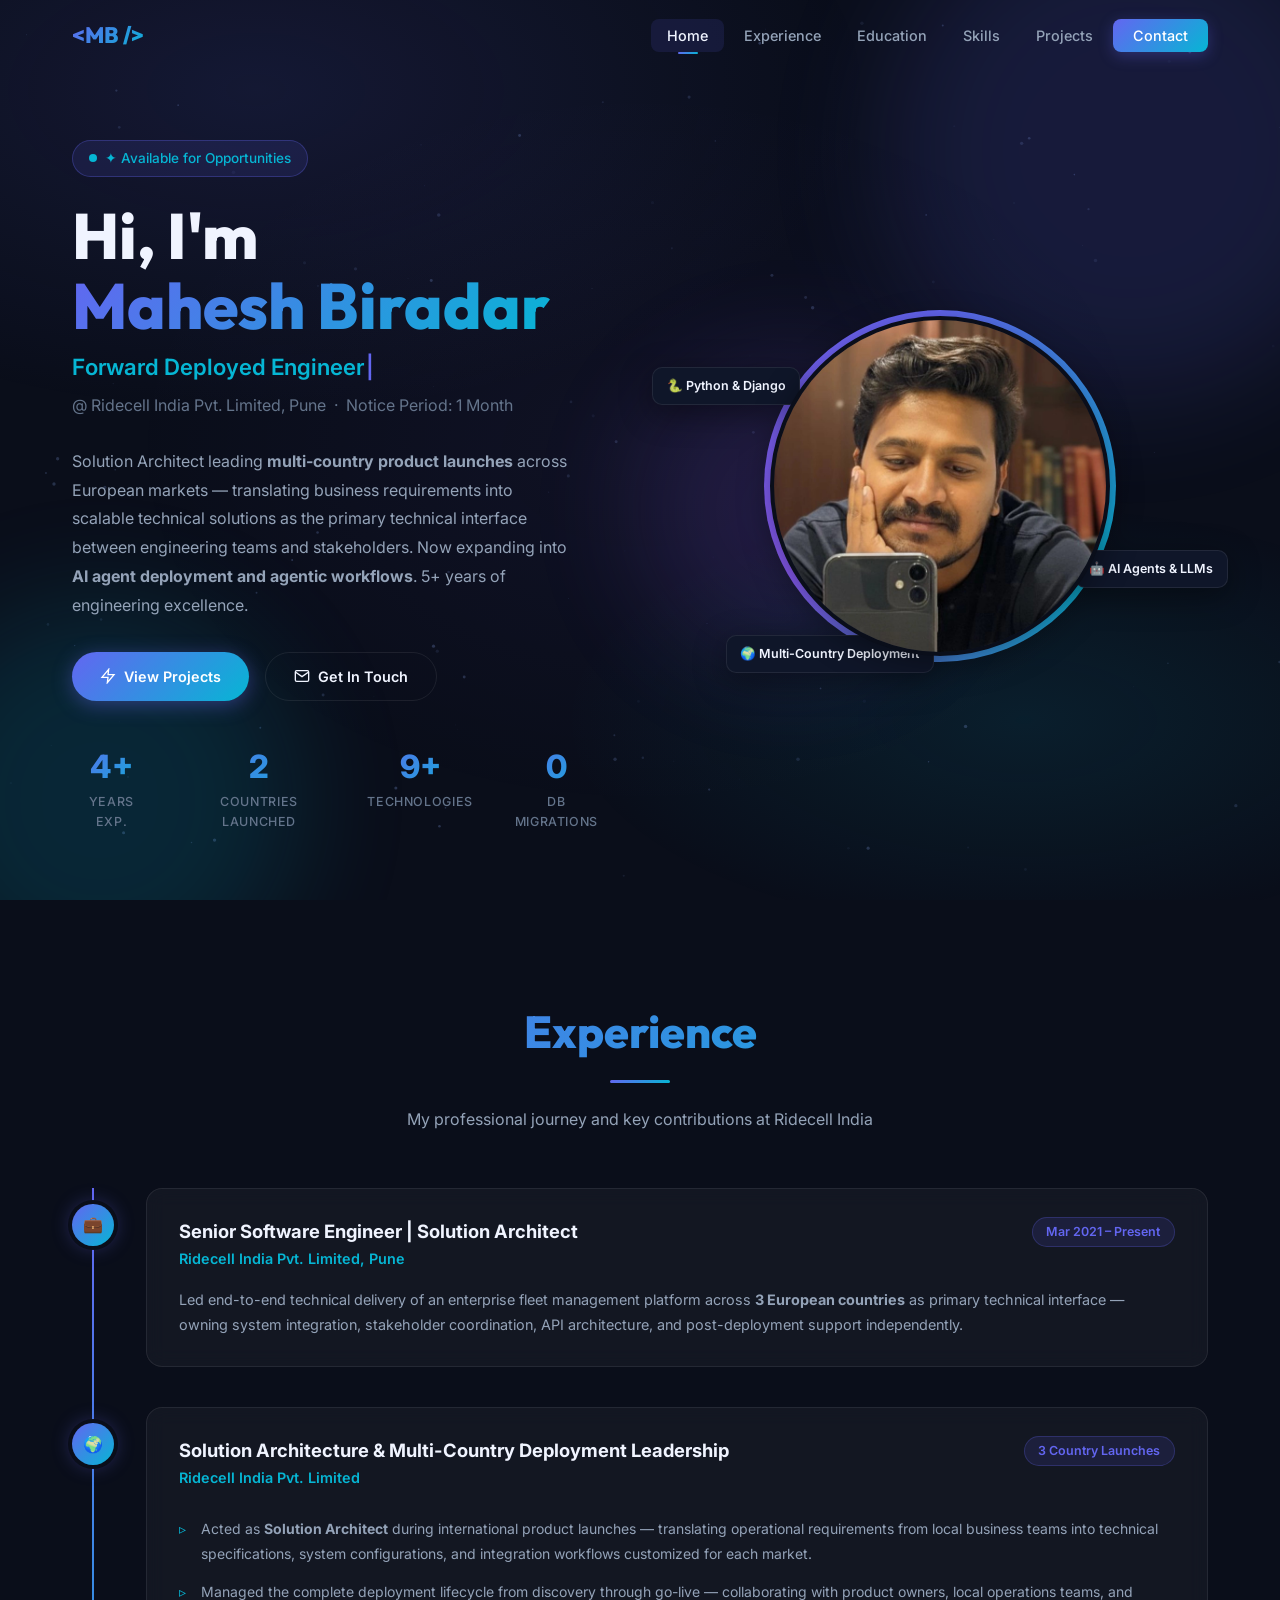
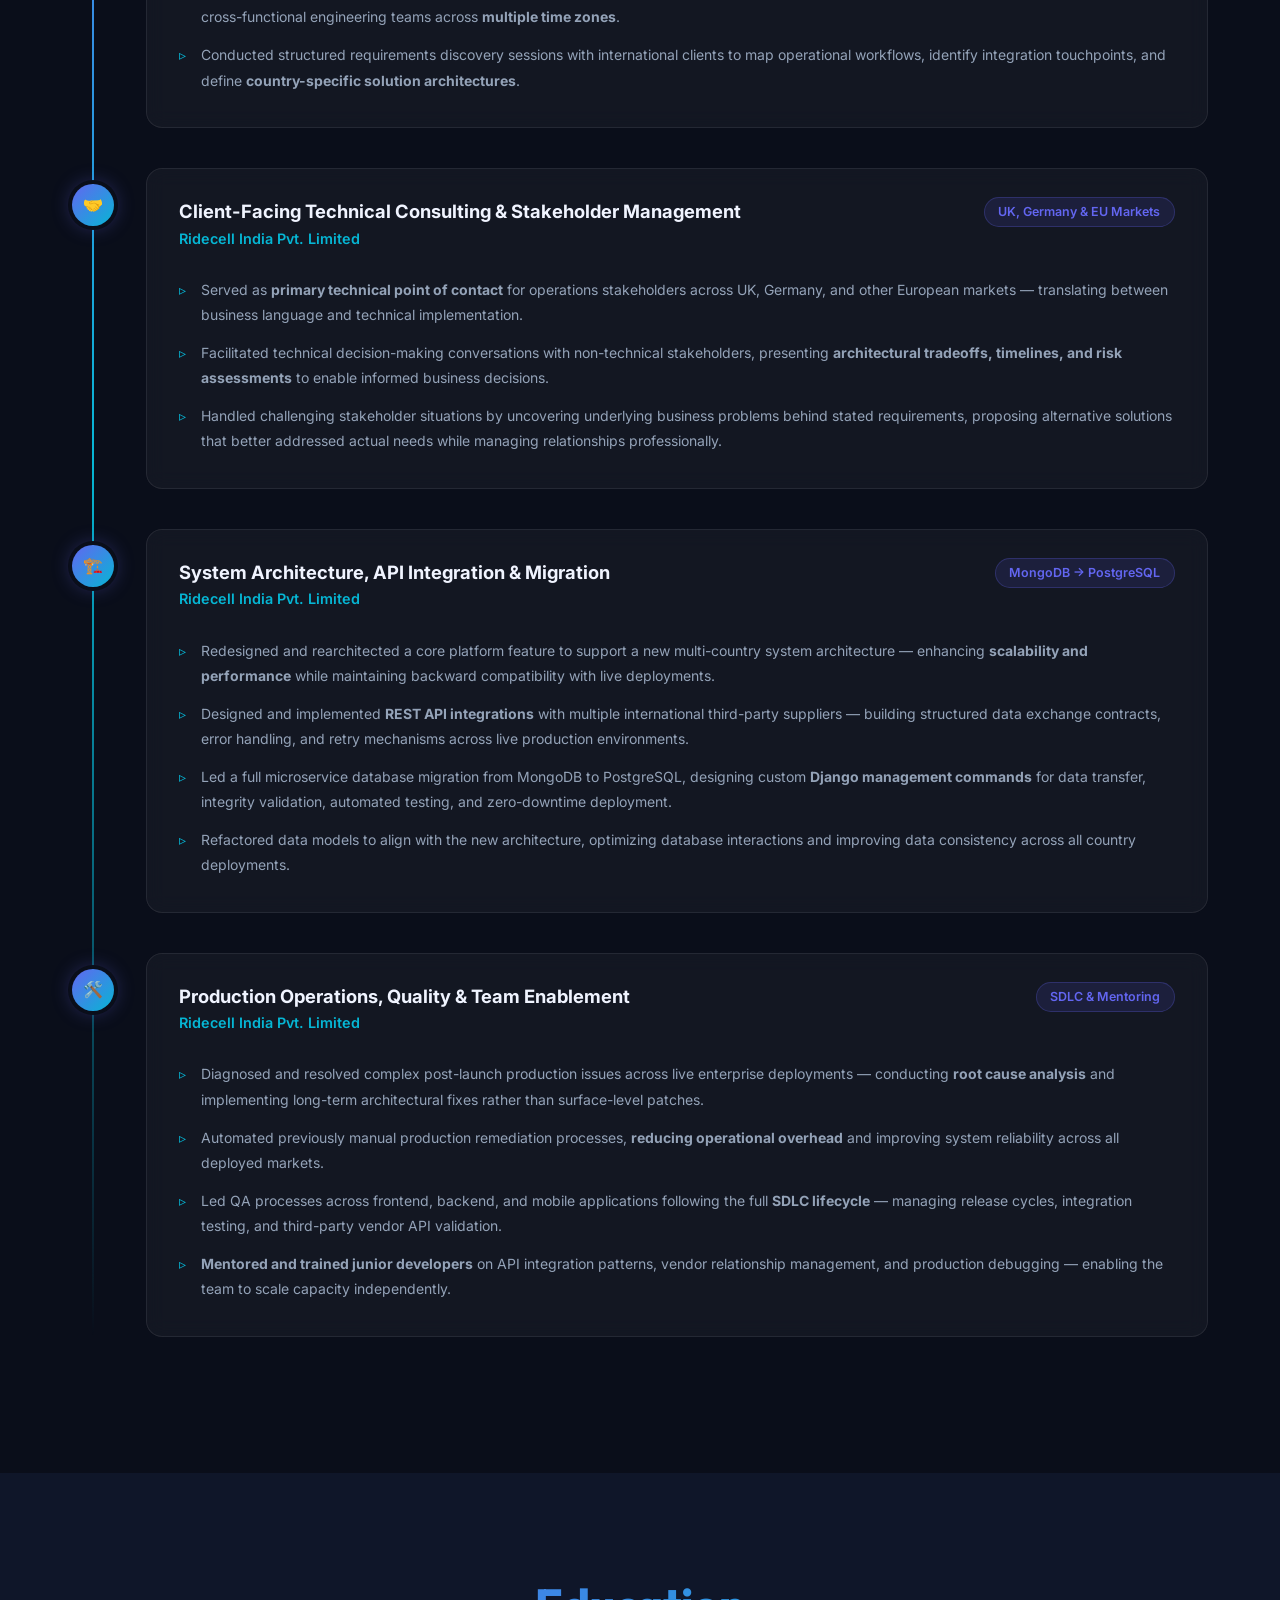
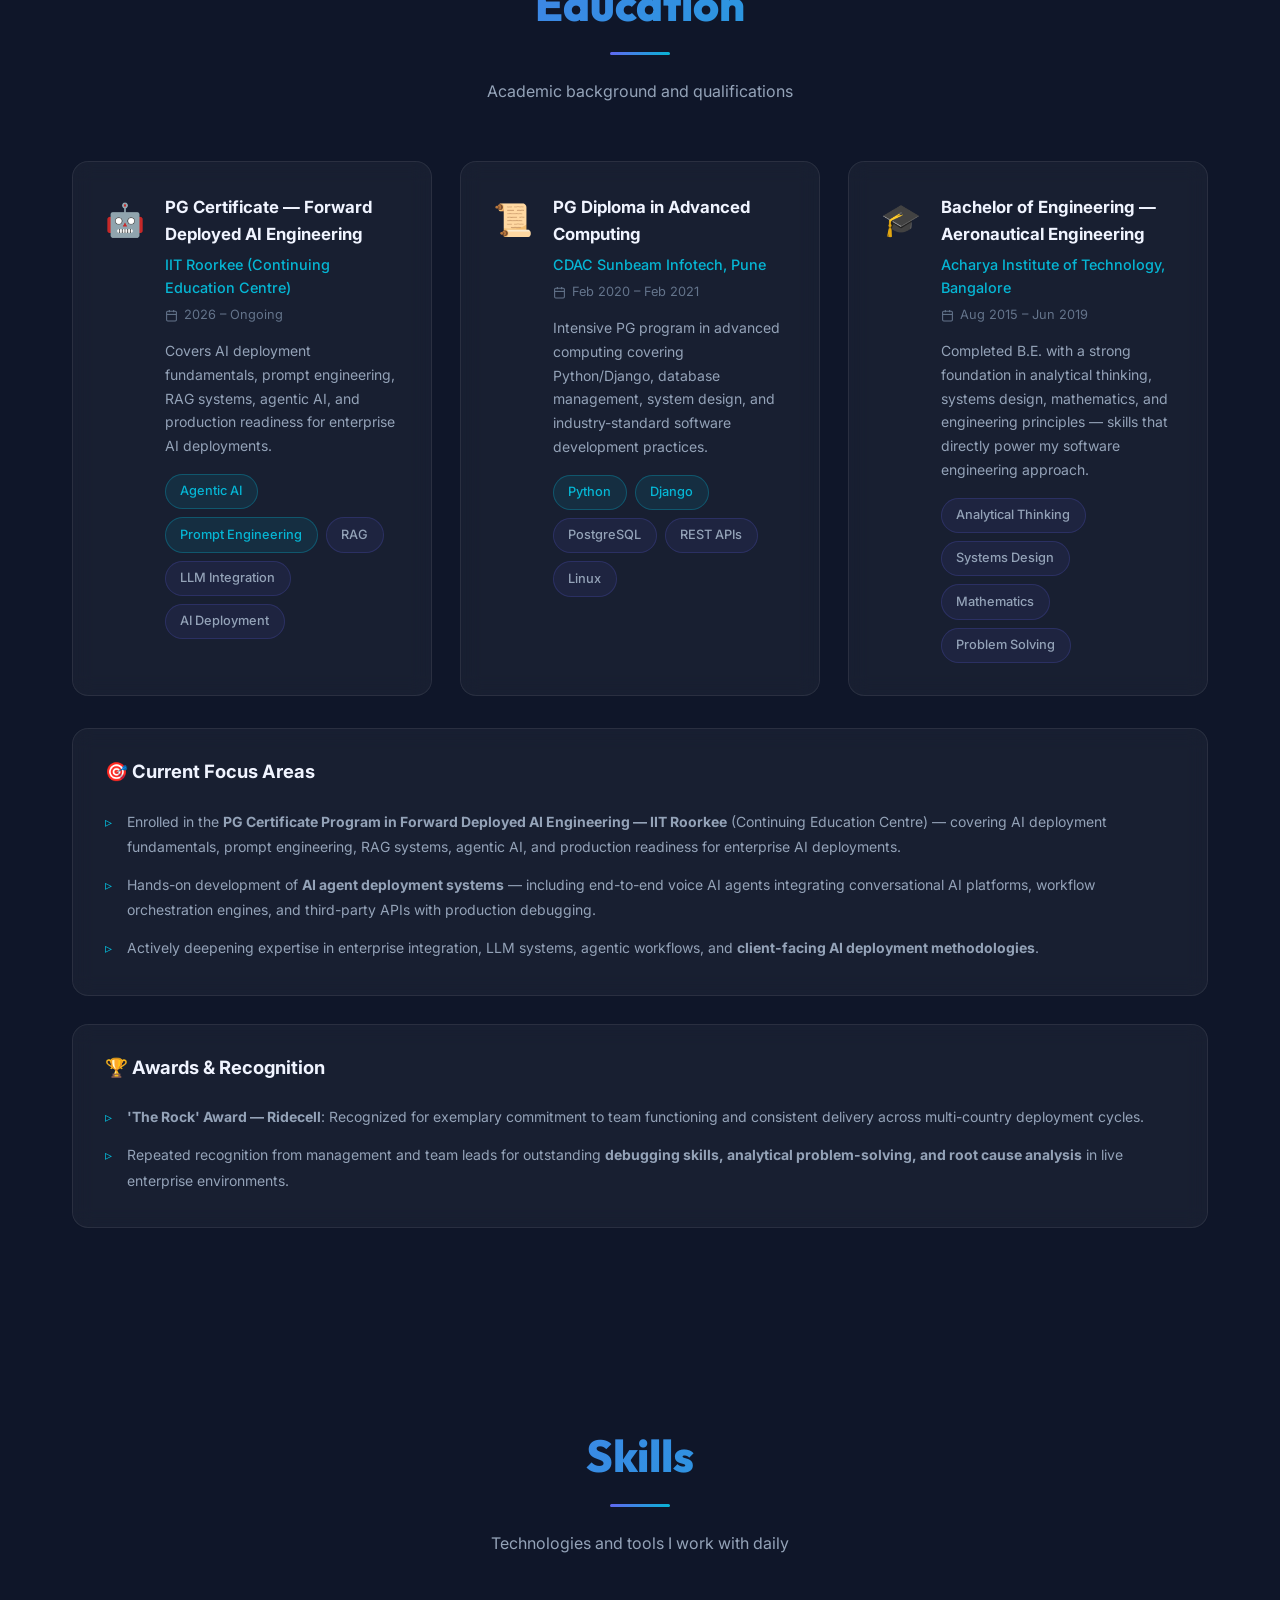
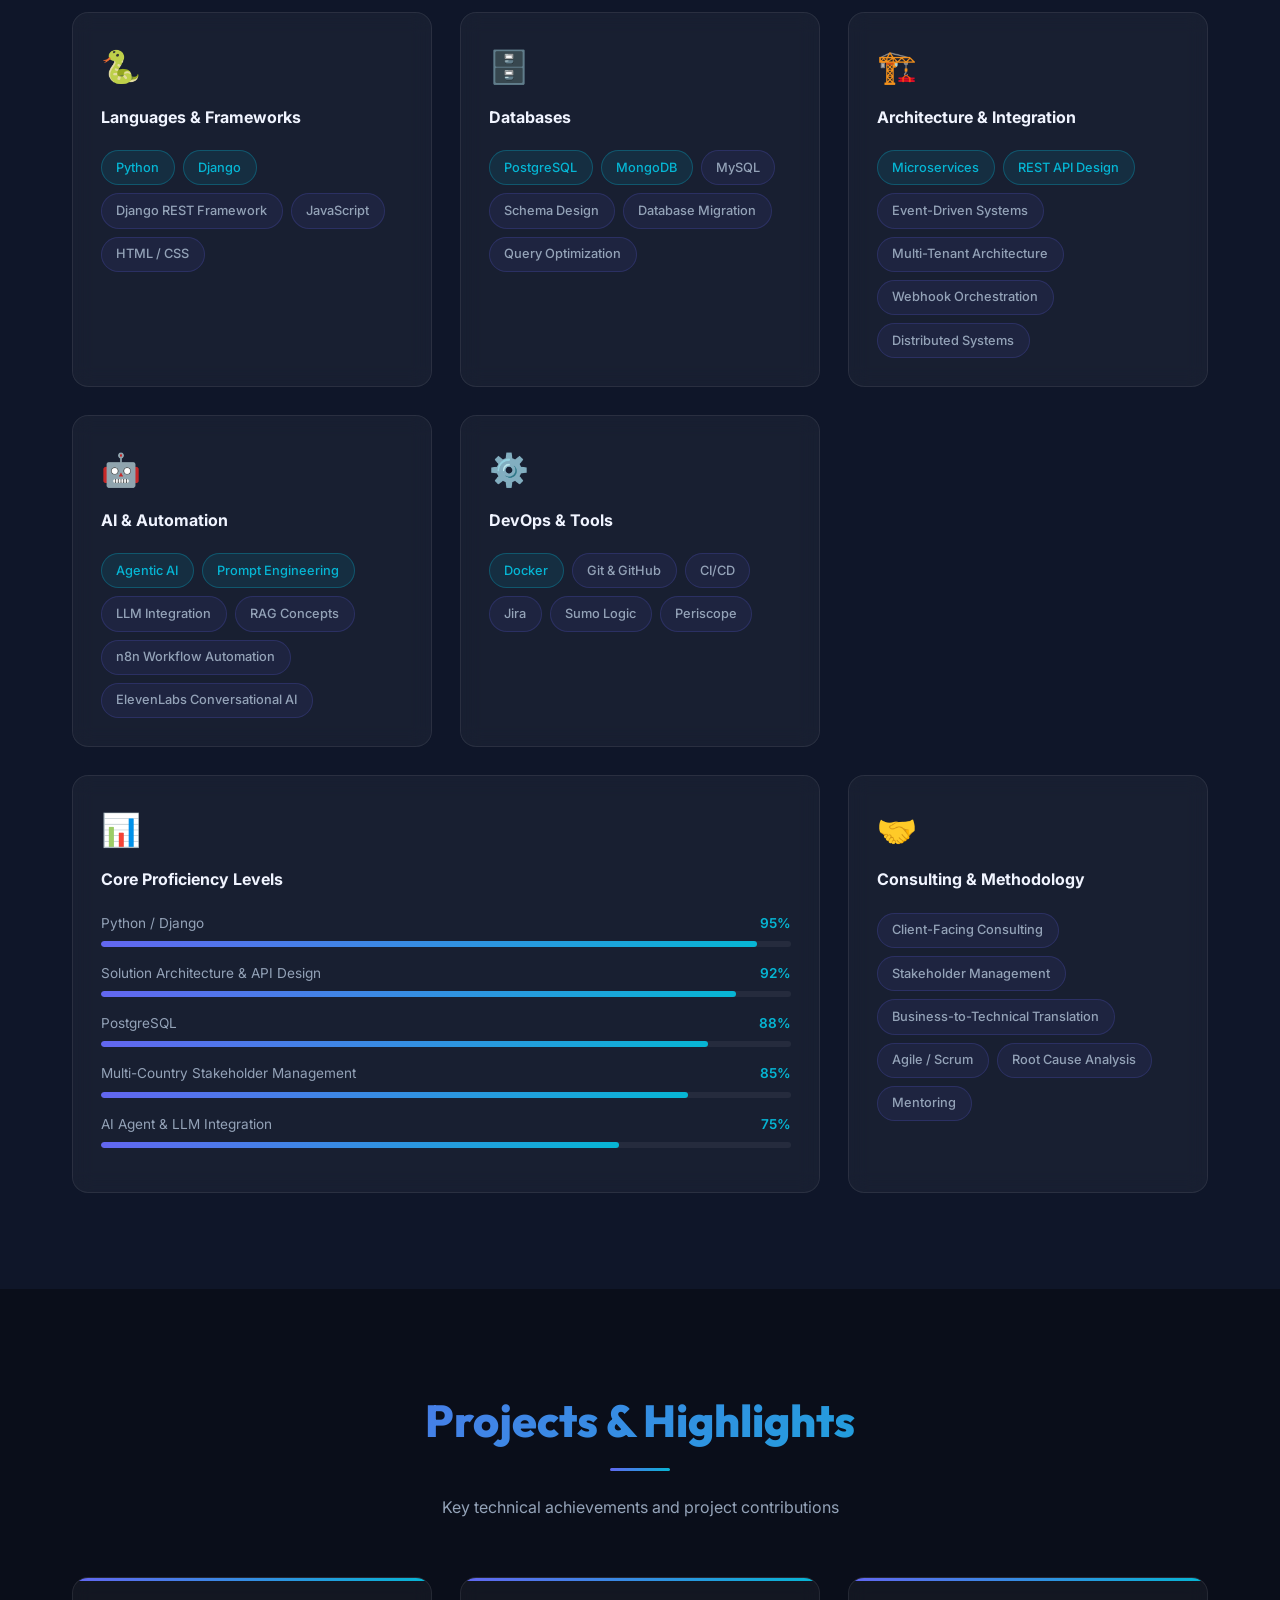
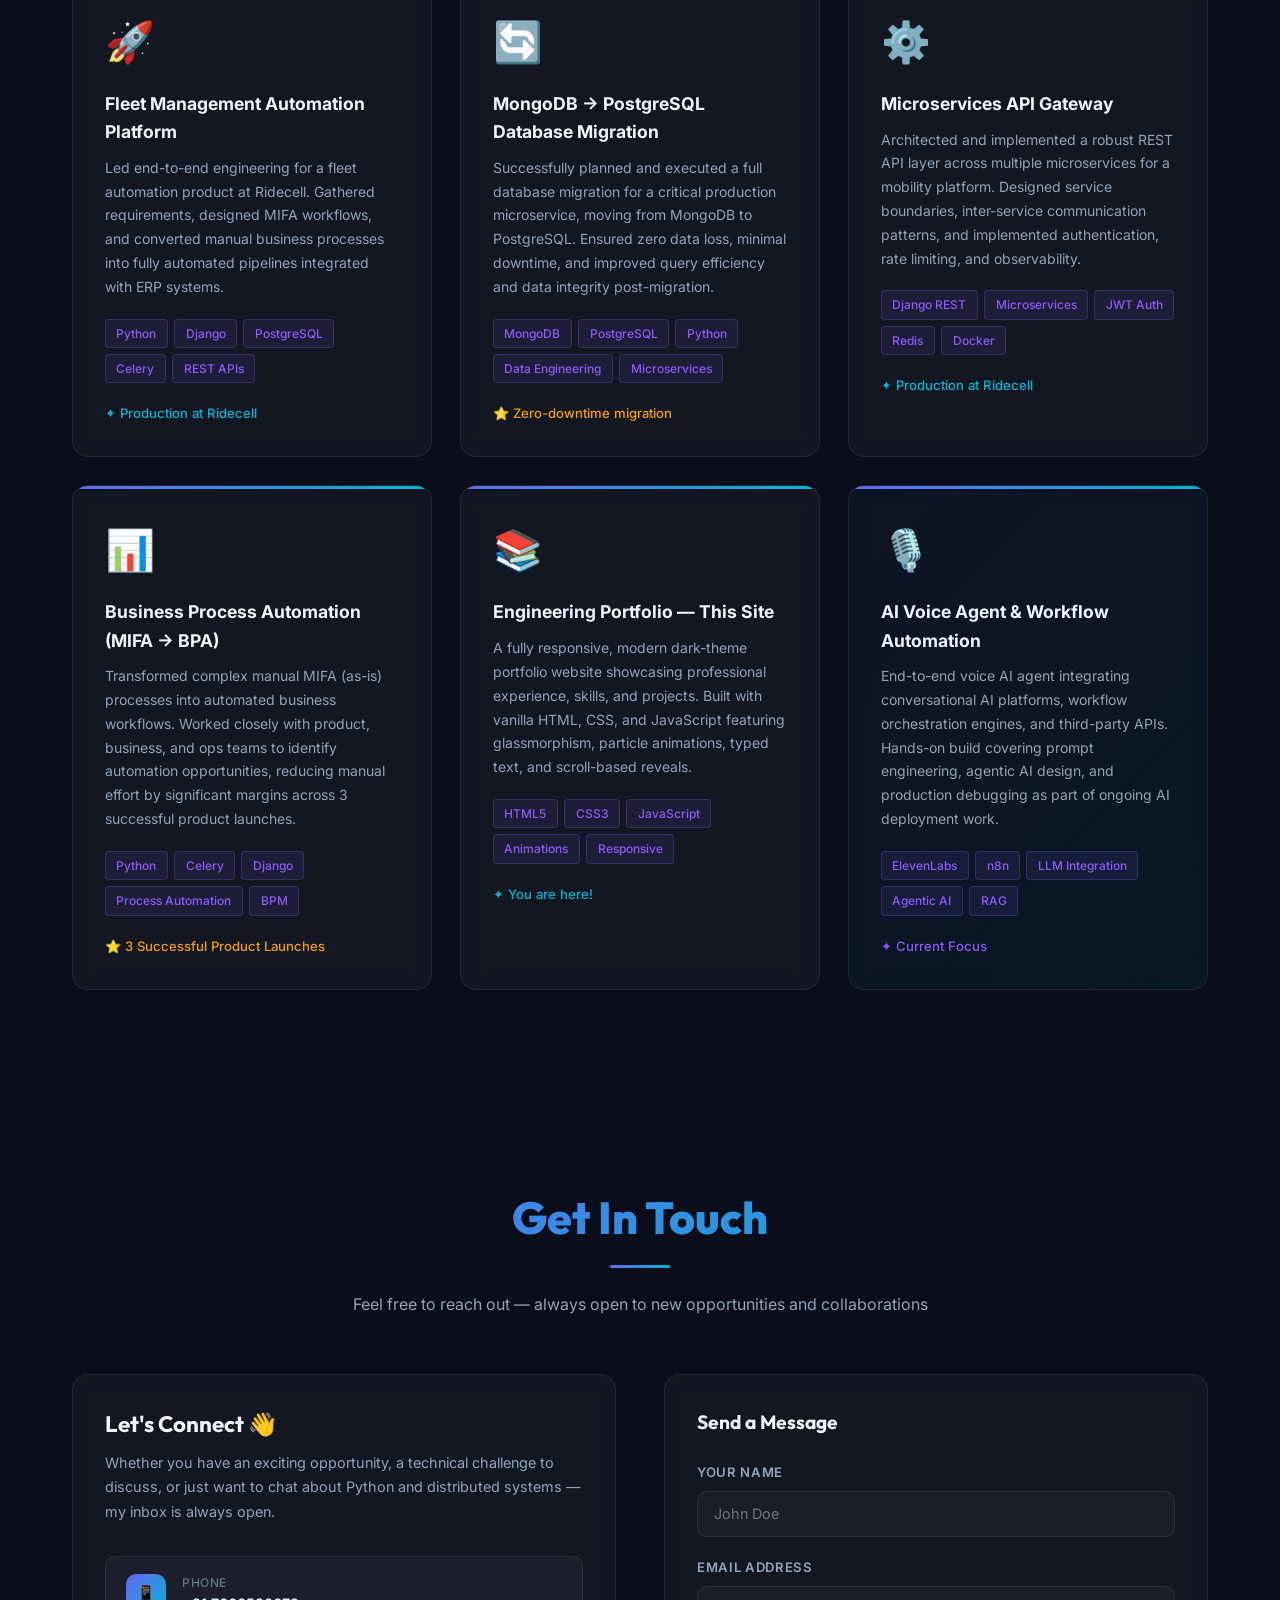
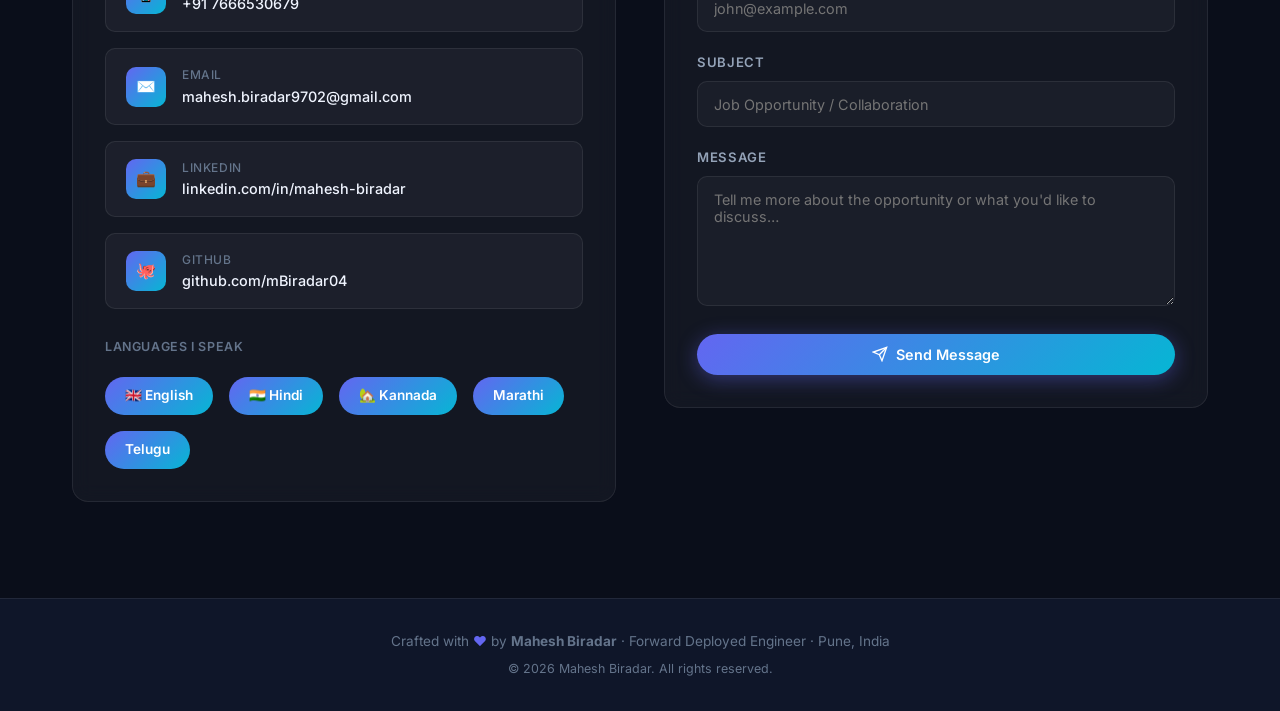
==== index.html @ b5dbf675 "update portfolio to fde" ====
﻿<!DOCTYPE html>
<html lang="en">

<head>
  <meta charset="UTF-8" />
  <meta name="viewport" content="width=device-width, initial-scale=1.0" />
  <title>Mahesh Biradar — Forward Deployed Engineer | Solutions Engineer</title>
  <meta name="description"
    content="Portfolio of Mahesh Biradar, Forward Deployed Engineer / Solutions Engineer with 5+ years leading multi-country solution architecture, API integration, and AI agent deployment at Ridecell India." />
  <meta name="keywords"
    content="Mahesh Biradar, Forward Deployed Engineer, Solutions Engineer, Solution Architect, Python Developer, Django, PostgreSQL, Microservices, AI Agents, Agentic AI, Ridecell" />
  <meta property="og:title" content="Mahesh Biradar — Forward Deployed Engineer | Solutions Engineer" />
  <meta property="og:description"
    content="Senior technical professional with 5+ years leading multi-country product launches as a Solution Architect, now expanding into AI agent deployment and enterprise automation." />
  <link rel="stylesheet" href="style.css" />
  <link rel="icon"
    href="data:image/svg+xml,<svg xmlns='http://www.w3.org/2000/svg' viewBox='0 0 100 100'><text y='.9em' font-size='90'>⚡</text></svg>" />
</head>

<body>

  <!-- Particle Canvas -->
  <canvas id="particle-canvas" style="position:fixed;inset:0;pointer-events:none;z-index:0;opacity:0.4;"></canvas>

  <!-- ─── NAVIGATION ─── -->
  <nav>
    <div class="nav-container">
      <a href="#home" class="nav-logo">&lt;MB /&gt;</a>
      <ul class="nav-links">
        <li><a href="#home" class="active">Home</a></li>
        <li><a href="#experience">Experience</a></li>
        <li><a href="#education">Education</a></li>
        <li><a href="#skills">Skills</a></li>
        <li><a href="#projects">Projects</a></li>
        <li><a href="#contact" class="nav-cta">Contact</a></li>
      </ul>
      <div class="hamburger" id="hamburger">
        <span></span><span></span><span></span>
      </div>
    </div>
  </nav>

  <!-- ─── HOME / HERO ─── -->
  <section id="home">
    <div class="hero-orb hero-orb-1"></div>
    <div class="hero-orb hero-orb-2"></div>
    <div class="hero-orb hero-orb-3"></div>

    <div class="hero-inner">
      <div class="hero-content">
        <div class="hero-badge">
          ✦ Available for Opportunities
        </div>
        <h1 class="hero-name">
          Hi, I'm<br /><span>Mahesh Biradar</span>
        </h1>
        <div class="hero-role">
          <strong><span id="typed-text">Forward Deployed Engineer</span><span
              style="color:var(--accent-1);animation:pulse 1s infinite;display:inline-block;margin-left:2px;">|</span></strong>
        </div>
        <div class="hero-company">@ Ridecell India Pvt. Limited, Pune &nbsp;·&nbsp; Notice Period: 1 Month</div>
        <p class="hero-description">
          Solution Architect leading <strong>multi-country product launches</strong> across European markets —
          translating business requirements into scalable technical solutions as the primary technical interface
          between engineering teams and stakeholders. Now expanding into <strong>AI agent deployment and agentic
          workflows</strong>. 5+ years of engineering excellence.
        </p>
        <div class="hero-buttons">
          <a href="#projects" class="btn btn-primary">
            <svg width="16" height="16" viewBox="0 0 24 24" fill="none" stroke="currentColor" stroke-width="2">
              <polygon points="13 2 3 14 12 14 11 22 21 10 12 10 13 2" />
            </svg>
            View Projects
          </a>
          <a href="#contact" class="btn btn-outline">
            <svg width="16" height="16" viewBox="0 0 24 24" fill="none" stroke="currentColor" stroke-width="2">
              <path d="M4 4h16c1.1 0 2 .9 2 2v12c0 1.1-.9 2-2 2H4c-1.1 0-2-.9-2-2V6c0-1.1.9-2 2-2z" />
              <polyline points="22,6 12,13 2,6" />
            </svg>
            Get In Touch
          </a>
        </div>

        <div class="hero-stats">
          <div class="stat-item">
            <div class="stat-num" data-target="5" data-suffix="+">0+</div>
            <div class="stat-label">Years Exp.</div>
          </div>
          <div class="stat-item">
            <div class="stat-num" data-target="3" data-suffix="">0</div>
            <div class="stat-label">Countries Launched</div>
          </div>
          <div class="stat-item">
            <div class="stat-num" data-target="10" data-suffix="+">0+</div>
            <div class="stat-label">Technologies</div>
          </div>
          <div class="stat-item">
            <div class="stat-num" data-target="1" data-suffix="">0</div>
            <div class="stat-label">DB Migrations</div>
          </div>
        </div>
      </div>

      <div class="hero-image-container">
        <div class="profile-glow-wrap">
          <div class="profile-glow-ring"></div>
          <div class="profile-img-frame">
            <img src="profile.jpeg" alt="Mahesh Biradar — Senior Software Engineer" />
          </div>
        </div>

        <!-- Floating tech tags -->
        <div class="tech-float tf-1">🐍 Python &amp; Django</div>
        <div class="tech-float tf-2">🤖 AI Agents &amp; LLMs</div>
        <div class="tech-float tf-3">🌍 Multi-Country Deployment</div>
      </div>
    </div>
  </section>


  <!-- ─── EXPERIENCE ─── -->
  <section id="experience">
    <div class="container">
      <h2 class="section-title reveal">Experience</h2>
      <span class="section-line reveal"></span>
      <p class="section-subtitle reveal">My professional journey and key contributions at Ridecell India</p>

      <div class="timeline">
        <!-- Role Header -->
        <div class="timeline-item reveal">
          <div class="timeline-dot">💼</div>
          <div class="timeline-content glass-card">
            <div class="timeline-header">
              <div>
                <div class="timeline-title">Senior Software Engineer | Solution Architect</div>
                <div class="timeline-company">Ridecell India Pvt. Limited, Pune</div>
              </div>
              <span class="timeline-period">Mar 2021 – Present</span>
            </div>
            <p class="timeline-desc">
              Led end-to-end technical delivery of an enterprise fleet management platform across
              <strong>3 European countries</strong> as primary technical interface — owning system integration,
              stakeholder coordination, API architecture, and post-deployment support independently.
            </p>
          </div>
        </div>

        <!-- Solution Architecture & Multi-Country Deployment -->
        <div class="timeline-item reveal">
          <div class="timeline-dot">🌍</div>
          <div class="timeline-content glass-card">
            <div class="timeline-header">
              <div>
                <div class="timeline-title">Solution Architecture &amp; Multi-Country Deployment Leadership</div>
                <div class="timeline-company">Ridecell India Pvt. Limited</div>
              </div>
              <span class="timeline-period">3 Country Launches</span>
            </div>
            <ul class="achievement-list">
              <li>Acted as <strong>Solution Architect</strong> during international product launches — translating
                operational requirements from local business teams into technical specifications, system
                configurations, and integration workflows customized for each market.</li>
              <li>Managed the complete deployment lifecycle from discovery through go-live — collaborating with
                product owners, local operations teams, and cross-functional engineering teams across <strong>multiple
                  time zones</strong>.</li>
              <li>Conducted structured requirements discovery sessions with international clients to map operational
                workflows, identify integration touchpoints, and define <strong>country-specific solution
                  architectures</strong>.</li>
            </ul>
          </div>
        </div>

        <!-- Client-Facing Technical Consulting -->
        <div class="timeline-item reveal">
          <div class="timeline-dot">🤝</div>
          <div class="timeline-content glass-card">
            <div class="timeline-header">
              <div>
                <div class="timeline-title">Client-Facing Technical Consulting &amp; Stakeholder Management</div>
                <div class="timeline-company">Ridecell India Pvt. Limited</div>
              </div>
              <span class="timeline-period">UK, Germany &amp; EU Markets</span>
            </div>
            <ul class="achievement-list">
              <li>Served as <strong>primary technical point of contact</strong> for operations stakeholders across UK,
                Germany, and other European markets — translating between business language and technical
                implementation.</li>
              <li>Facilitated technical decision-making conversations with non-technical stakeholders, presenting
                <strong>architectural tradeoffs, timelines, and risk assessments</strong> to enable informed business
                decisions.
              </li>
              <li>Handled challenging stakeholder situations by uncovering underlying business problems behind stated
                requirements, proposing alternative solutions that better addressed actual needs while managing
                relationships professionally.</li>
            </ul>
          </div>
        </div>

        <!-- System Architecture, API Integration & Migration -->
        <div class="timeline-item reveal">
          <div class="timeline-dot">🏗️</div>
          <div class="timeline-content glass-card">
            <div class="timeline-header">
              <div>
                <div class="timeline-title">System Architecture, API Integration &amp; Migration</div>
                <div class="timeline-company">Ridecell India Pvt. Limited</div>
              </div>
              <span class="timeline-period">MongoDB → PostgreSQL</span>
            </div>
            <ul class="achievement-list">
              <li>Redesigned and rearchitected a core platform feature to support a new multi-country system
                architecture — enhancing <strong>scalability and performance</strong> while maintaining backward
                compatibility with live deployments.</li>
              <li>Designed and implemented <strong>REST API integrations</strong> with multiple international
                third-party suppliers — building structured data exchange contracts, error handling, and retry
                mechanisms across live production environments.</li>
              <li>Led a full microservice database migration from MongoDB to PostgreSQL, designing custom
                <strong>Django management commands</strong> for data transfer, integrity validation, automated
                testing, and zero-downtime deployment.
              </li>
              <li>Refactored data models to align with the new architecture, optimizing database interactions and
                improving data consistency across all country deployments.</li>
            </ul>
          </div>
        </div>

        <!-- Production Operations, Quality & Team Enablement -->
        <div class="timeline-item reveal">
          <div class="timeline-dot">🛠️</div>
          <div class="timeline-content glass-card">
            <div class="timeline-header">
              <div>
                <div class="timeline-title">Production Operations, Quality &amp; Team Enablement</div>
                <div class="timeline-company">Ridecell India Pvt. Limited</div>
              </div>
              <span class="timeline-period">SDLC &amp; Mentoring</span>
            </div>
            <ul class="achievement-list">
              <li>Diagnosed and resolved complex post-launch production issues across live enterprise deployments —
                conducting <strong>root cause analysis</strong> and implementing long-term architectural fixes rather
                than surface-level patches.</li>
              <li>Automated previously manual production remediation processes, <strong>reducing operational
                  overhead</strong> and improving system reliability across all deployed markets.</li>
              <li>Led QA processes across frontend, backend, and mobile applications following the full
                <strong>SDLC lifecycle</strong> — managing release cycles, integration testing, and third-party
                vendor API validation.
              </li>
              <li><strong>Mentored and trained junior developers</strong> on API integration patterns, vendor
                relationship management, and production debugging — enabling the team to scale capacity independently.
              </li>
            </ul>
          </div>
        </div>
      </div>
    </div>
  </section>

  <!-- ─── EDUCATION ─── -->
  <section id="education" style="background: var(--bg-secondary);">
    <div class="container">
      <h2 class="section-title reveal">Education</h2>
      <span class="section-line reveal"></span>
      <p class="section-subtitle reveal">Academic background and qualifications</p>

      <div class="edu-cards-grid">
        <div class="glass-card edu-card reveal">
          <div class="edu-card-icon">🤖</div>
          <div class="edu-card-body">
            <div class="edu-card-degree">PG Certificate — Forward Deployed AI Engineering</div>
            <div class="edu-card-college">IIT Roorkee (Continuing Education Centre)</div>
            <div class="edu-card-year">
              <svg width="13" height="13" viewBox="0 0 24 24" fill="none" stroke="currentColor" stroke-width="2">
                <rect x="3" y="4" width="18" height="18" rx="2" ry="2" />
                <line x1="16" y1="2" x2="16" y2="6" />
                <line x1="8" y1="2" x2="8" y2="6" />
                <line x1="3" y1="10" x2="21" y2="10" />
              </svg>
              2026 – Ongoing
            </div>
            <p class="edu-card-desc">Covers AI deployment fundamentals, prompt engineering, RAG systems, agentic AI,
              and production readiness for enterprise AI deployments.</p>
            <div class="skill-chips" style="margin-top:1rem;">
              <span class="skill-chip primary">Agentic AI</span>
              <span class="skill-chip primary">Prompt Engineering</span>
              <span class="skill-chip">RAG</span>
              <span class="skill-chip">LLM Integration</span>
              <span class="skill-chip">AI Deployment</span>
            </div>
          </div>
        </div>

        <div class="glass-card edu-card reveal">
          <div class="edu-card-icon">📜</div>
          <div class="edu-card-body">
            <div class="edu-card-degree">PG Diploma in Advanced Computing</div>
            <div class="edu-card-college">CDAC Sunbeam Infotech, Pune</div>
            <div class="edu-card-year">
              <svg width="13" height="13" viewBox="0 0 24 24" fill="none" stroke="currentColor" stroke-width="2">
                <rect x="3" y="4" width="18" height="18" rx="2" ry="2" />
                <line x1="16" y1="2" x2="16" y2="6" />
                <line x1="8" y1="2" x2="8" y2="6" />
                <line x1="3" y1="10" x2="21" y2="10" />
              </svg>
              Feb 2020 – Feb 2021
            </div>
            <p class="edu-card-desc">Intensive PG program in advanced computing covering Python/Django, database
              management, system design, and industry-standard software development practices.</p>
            <div class="skill-chips" style="margin-top:1rem;">
              <span class="skill-chip primary">Python</span>
              <span class="skill-chip primary">Django</span>
              <span class="skill-chip">PostgreSQL</span>
              <span class="skill-chip">REST APIs</span>
              <span class="skill-chip">Linux</span>
            </div>
          </div>
        </div>

        <div class="glass-card edu-card reveal">
          <div class="edu-card-icon">🎓</div>
          <div class="edu-card-body">
            <div class="edu-card-degree">Bachelor of Engineering — Aeronautical Engineering</div>
            <div class="edu-card-college">Acharya Institute of Technology, Bangalore</div>
            <div class="edu-card-year">
              <svg width="13" height="13" viewBox="0 0 24 24" fill="none" stroke="currentColor" stroke-width="2">
                <rect x="3" y="4" width="18" height="18" rx="2" ry="2" />
                <line x1="16" y1="2" x2="16" y2="6" />
                <line x1="8" y1="2" x2="8" y2="6" />
                <line x1="3" y1="10" x2="21" y2="10" />
              </svg>
              Aug 2015 – Jun 2019
            </div>
            <p class="edu-card-desc">Completed B.E. with a strong foundation in analytical thinking, systems design,
              mathematics, and engineering principles — skills that directly power my software engineering approach.</p>
            <div class="skill-chips" style="margin-top:1rem;">
              <span class="skill-chip">Analytical Thinking</span>
              <span class="skill-chip">Systems Design</span>
              <span class="skill-chip">Mathematics</span>
              <span class="skill-chip">Problem Solving</span>
            </div>
          </div>
        </div>
      </div>

      <!-- Current Focus Areas -->
      <div class="glass-card focus-card reveal" style="margin-top:2rem;padding:1.75rem 2rem;">
        <div class="focus-card-title">🎯 Current Focus Areas</div>
        <ul class="achievement-list">
          <li>Enrolled in the <strong>PG Certificate Program in Forward Deployed AI Engineering — IIT Roorkee</strong>
            (Continuing Education Centre) — covering AI deployment fundamentals, prompt engineering, RAG systems,
            agentic AI, and production readiness for enterprise AI deployments.</li>
          <li>Hands-on development of <strong>AI agent deployment systems</strong> — including end-to-end voice AI
            agents integrating conversational AI platforms, workflow orchestration engines, and third-party APIs with
            production debugging.</li>
          <li>Actively deepening expertise in enterprise integration, LLM systems, agentic workflows, and
            <strong>client-facing AI deployment methodologies</strong>.
          </li>
        </ul>
      </div>

      <!-- Awards & Recognition -->
      <div class="glass-card focus-card reveal" style="margin-top:1.75rem;padding:1.75rem 2rem;">
        <div class="focus-card-title">🏆 Awards &amp; Recognition</div>
        <ul class="achievement-list">
          <li><strong>'The Rock' Award — Ridecell</strong>: Recognized for exemplary commitment to team functioning
            and consistent delivery across multi-country deployment cycles.</li>
          <li>Repeated recognition from management and team leads for outstanding <strong>debugging skills,
              analytical problem-solving, and root cause analysis</strong> in live enterprise environments.</li>
        </ul>
      </div>
    </div>
  </section>

  <!-- ─── SKILLS ─── -->
  <section id="skills">
    <div class="container">
      <h2 class="section-title reveal">Skills</h2>
      <span class="section-line reveal"></span>
      <p class="section-subtitle reveal">Technologies and tools I work with daily</p>

      <div class="skills-categories">
        <!-- Backend -->
        <div class="glass-card skill-category reveal">
          <div class="skill-cat-icon">🐍</div>
          <div class="skill-cat-title">Languages & Frameworks</div>
          <div class="skill-chips">
            <span class="skill-chip primary">Python</span>
            <span class="skill-chip primary">Django</span>
            <span class="skill-chip">Django REST Framework</span>
            <span class="skill-chip">JavaScript</span>
            <span class="skill-chip">HTML / CSS</span>
          </div>
        </div>

        <!-- Databases -->
        <div class="glass-card skill-category reveal">
          <div class="skill-cat-icon">🗄️</div>
          <div class="skill-cat-title">Databases</div>
          <div class="skill-chips">
            <span class="skill-chip primary">PostgreSQL</span>
            <span class="skill-chip primary">MongoDB</span>
            <span class="skill-chip">MySQL</span>
            <span class="skill-chip">Schema Design</span>
            <span class="skill-chip">Database Migration</span>
            <span class="skill-chip">Query Optimization</span>
          </div>
        </div>

        <!-- Architecture -->
        <div class="glass-card skill-category reveal">
          <div class="skill-cat-icon">🏗️</div>
          <div class="skill-cat-title">Architecture & Integration</div>
          <div class="skill-chips">
            <span class="skill-chip primary">Microservices</span>
            <span class="skill-chip primary">REST API Design</span>
            <span class="skill-chip">Event-Driven Systems</span>
            <span class="skill-chip">Multi-Tenant Architecture</span>
            <span class="skill-chip">Webhook Orchestration</span>
            <span class="skill-chip">Distributed Systems</span>
          </div>
        </div>

        <!-- AI & Automation -->
        <div class="glass-card skill-category reveal">
          <div class="skill-cat-icon">🤖</div>
          <div class="skill-cat-title">AI & Automation</div>
          <div class="skill-chips">
            <span class="skill-chip primary">Agentic AI</span>
            <span class="skill-chip primary">Prompt Engineering</span>
            <span class="skill-chip">LLM Integration</span>
            <span class="skill-chip">RAG Concepts</span>
            <span class="skill-chip">n8n Workflow Automation</span>
            <span class="skill-chip">ElevenLabs Conversational AI</span>
          </div>
        </div>

        <!-- DevOps -->
        <div class="glass-card skill-category reveal">
          <div class="skill-cat-icon">⚙️</div>
          <div class="skill-cat-title">DevOps & Tools</div>
          <div class="skill-chips">
            <span class="skill-chip primary">Docker</span>
            <span class="skill-chip">Git & GitHub</span>
            <span class="skill-chip">CI/CD</span>
            <span class="skill-chip">Jira</span>
            <span class="skill-chip">Sumo Logic</span>
            <span class="skill-chip">Periscope</span>
          </div>
        </div>

        <!-- Core Proficiency -->
        <div class="glass-card skill-category reveal" style="grid-column: span 2;">
          <div class="skill-cat-icon">📊</div>
          <div class="skill-cat-title">Core Proficiency Levels</div>
          <div>
            <div class="skill-bar-item">
              <div class="skill-bar-header"><span>Python / Django</span><span>95%</span></div>
              <div class="skill-bar-track">
                <div class="skill-bar-fill" data-width="95%"></div>
              </div>
            </div>
            <div class="skill-bar-item">
              <div class="skill-bar-header"><span>Solution Architecture & API Design</span><span>92%</span></div>
              <div class="skill-bar-track">
                <div class="skill-bar-fill" data-width="92%"></div>
              </div>
            </div>
            <div class="skill-bar-item">
              <div class="skill-bar-header"><span>PostgreSQL</span><span>88%</span></div>
              <div class="skill-bar-track">
                <div class="skill-bar-fill" data-width="88%"></div>
              </div>
            </div>
            <div class="skill-bar-item">
              <div class="skill-bar-header"><span>Multi-Country Stakeholder Management</span><span>85%</span></div>
              <div class="skill-bar-track">
                <div class="skill-bar-fill" data-width="85%"></div>
              </div>
            </div>
            <div class="skill-bar-item">
              <div class="skill-bar-header"><span>AI Agent & LLM Integration</span><span>75%</span></div>
              <div class="skill-bar-track">
                <div class="skill-bar-fill" data-width="75%"></div>
              </div>
            </div>
          </div>
        </div>

        <!-- Soft Skills -->
        <div class="glass-card skill-category reveal">
          <div class="skill-cat-icon">🤝</div>
          <div class="skill-cat-title">Consulting & Methodology</div>
          <div class="skill-chips">
            <span class="skill-chip">Client-Facing Consulting</span>
            <span class="skill-chip">Stakeholder Management</span>
            <span class="skill-chip">Business-to-Technical Translation</span>
            <span class="skill-chip">Agile / Scrum</span>
            <span class="skill-chip">Root Cause Analysis</span>
            <span class="skill-chip">Mentoring</span>
          </div>
        </div>
      </div>
    </div>
  </section>

  <!-- ─── PROJECTS ─── -->
  <section id="projects">
    <div class="container">
      <h2 class="section-title reveal">Projects & Highlights</h2>
      <span class="section-line reveal"></span>
      <p class="section-subtitle reveal">Key technical achievements and project contributions</p>

      <div class="projects-grid">
        <!-- Project 1 -->
        <div class="glass-card project-card reveal">
          <div class="project-icon">🚀</div>
          <div class="project-title">Fleet Management Automation Platform</div>
          <p class="project-desc">
            Led end-to-end engineering for a fleet automation product at Ridecell. Gathered requirements, designed MIFA
            workflows, and converted manual business processes into fully automated pipelines integrated with ERP
            systems.
          </p>
          <div class="project-tags">
            <span class="project-tag">Python</span>
            <span class="project-tag">Django</span>
            <span class="project-tag">PostgreSQL</span>
            <span class="project-tag">Celery</span>
            <span class="project-tag">REST APIs</span>
          </div>
          <div class="project-links">
            <span style="color:var(--accent-2);font-size:0.82rem;font-weight:500;">✦ Production at Ridecell</span>
          </div>
        </div>

        <!-- Project 2 -->
        <div class="glass-card project-card reveal">
          <div class="project-icon">🔄</div>
          <div class="project-title">MongoDB → PostgreSQL Database Migration</div>
          <p class="project-desc">
            Successfully planned and executed a full database migration for a critical production microservice, moving
            from MongoDB to PostgreSQL. Ensured zero data loss, minimal downtime, and improved query efficiency and data
            integrity post-migration.
          </p>
          <div class="project-tags">
            <span class="project-tag">MongoDB</span>
            <span class="project-tag">PostgreSQL</span>
            <span class="project-tag">Python</span>
            <span class="project-tag">Data Engineering</span>
            <span class="project-tag">Microservices</span>
          </div>
          <div class="project-links">
            <span style="color:var(--gold);font-size:0.82rem;font-weight:500;">⭐ Zero-downtime migration</span>
          </div>
        </div>

        <!-- Project 3 -->
        <div class="glass-card project-card reveal">
          <div class="project-icon">⚙️</div>
          <div class="project-title">Microservices API Gateway</div>
          <p class="project-desc">
            Architected and implemented a robust REST API layer across multiple microservices for a mobility platform.
            Designed service boundaries, inter-service communication patterns, and implemented authentication, rate
            limiting, and observability.
          </p>
          <div class="project-tags">
            <span class="project-tag">Django REST</span>
            <span class="project-tag">Microservices</span>
            <span class="project-tag">JWT Auth</span>
            <span class="project-tag">Redis</span>
            <span class="project-tag">Docker</span>
          </div>
          <div class="project-links">
            <span style="color:var(--accent-2);font-size:0.82rem;font-weight:500;">✦ Production at Ridecell</span>
          </div>
        </div>

        <!-- Project 4 -->
        <div class="glass-card project-card reveal">
          <div class="project-icon">📊</div>
          <div class="project-title">Business Process Automation (MIFA → BPA)</div>
          <p class="project-desc">
            Transformed complex manual MIFA (as-is) processes into automated business workflows. Worked closely with
            product, business, and ops teams to identify automation opportunities, reducing manual effort by significant
            margins across 3 successful product launches.
          </p>
          <div class="project-tags">
            <span class="project-tag">Python</span>
            <span class="project-tag">Celery</span>
            <span class="project-tag">Django</span>
            <span class="project-tag">Process Automation</span>
            <span class="project-tag">BPM</span>
          </div>
          <div class="project-links">
            <span style="color:var(--gold);font-size:0.82rem;font-weight:500;">⭐ 3 Successful Product Launches</span>
          </div>
        </div>

        <!-- Project 5 -->
        <div class="glass-card project-card reveal">
          <div class="project-icon">📚</div>
          <div class="project-title">Engineering Portfolio — This Site</div>
          <p class="project-desc">
            A fully responsive, modern dark-theme portfolio website showcasing professional experience, skills, and
            projects. Built with vanilla HTML, CSS, and JavaScript featuring glassmorphism, particle animations, typed
            text, and scroll-based reveals.
          </p>
          <div class="project-tags">
            <span class="project-tag">HTML5</span>
            <span class="project-tag">CSS3</span>
            <span class="project-tag">JavaScript</span>
            <span class="project-tag">Animations</span>
            <span class="project-tag">Responsive</span>
          </div>
          <div class="project-links">
            <span style="color:var(--accent-2);font-size:0.82rem;font-weight:500;">✦ You are here!</span>
          </div>
        </div>

        <!-- Project 6 — AI Voice Agent -->
        <div class="glass-card project-card reveal"
          style="background: linear-gradient(135deg, rgba(99,102,241,0.06), rgba(6,182,212,0.06));">
          <div class="project-icon">🎙️</div>
          <div class="project-title">AI Voice Agent & Workflow Automation</div>
          <p class="project-desc">
            End-to-end voice AI agent integrating conversational AI platforms, workflow orchestration engines, and
            third-party APIs. Hands-on build covering prompt engineering, agentic AI design, and production debugging
            as part of ongoing AI deployment work.
          </p>
          <div class="project-tags">
            <span class="project-tag">ElevenLabs</span>
            <span class="project-tag">n8n</span>
            <span class="project-tag">LLM Integration</span>
            <span class="project-tag">Agentic AI</span>
            <span class="project-tag">RAG</span>
          </div>
          <div class="project-links">
            <span style="color:var(--accent-3);font-size:0.82rem;font-weight:500;">✦ Current Focus</span>
          </div>
        </div>
      </div>
    </div>
  </section>

  <!-- ─── CONTACT ─── -->
  <section id="contact">
    <div class="container">
      <h2 class="section-title reveal">Get In Touch</h2>
      <span class="section-line reveal"></span>
      <p class="section-subtitle reveal">Feel free to reach out — always open to new opportunities and collaborations
      </p>

      <div class="contact-grid">
        <!-- Info -->
        <div class="reveal">
          <div class="glass-card contact-info-card">
            <h3>Let's Connect 👋</h3>
            <p>Whether you have an exciting opportunity, a technical challenge to discuss, or just want to chat about
              Python and distributed systems — my inbox is always open.</p>

            <div class="contact-links">
              <a href="tel:+917666530679" class="contact-link-item">
                <div class="cli-icon">📱</div>
                <div class="cli-text">
                  <span class="cli-label">Phone</span>
                  <span class="cli-value">+91 7666530679</span>
                </div>
              </a>
              <a href="mailto:mahesh.biradar9702@gmail.com" class="contact-link-item">
                <div class="cli-icon">✉️</div>
                <div class="cli-text">
                  <span class="cli-label">Email</span>
                  <span class="cli-value">mahesh.biradar9702@gmail.com</span>
                </div>
              </a>
              <a href="https://linkedin.com/in/mahesh-biradar" target="_blank" rel="noopener" class="contact-link-item">
                <div class="cli-icon">💼</div>
                <div class="cli-text">
                  <span class="cli-label">LinkedIn</span>
                  <span class="cli-value">linkedin.com/in/mahesh-biradar</span>
                </div>
              </a>
              <a href="https://github.com/mBiradar04" target="_blank" rel="noopener" class="contact-link-item">
                <div class="cli-icon">🐙</div>
                <div class="cli-text">
                  <span class="cli-label">GitHub</span>
                  <span class="cli-value">github.com/mBiradar04</span>
                </div>
              </a>
            </div>

            <div style="margin-top:1.75rem;">
              <div
                style="font-size:0.78rem;color:var(--text-muted);text-transform:uppercase;letter-spacing:0.05em;margin-bottom:0.75rem;font-weight:600;">
                Languages I Speak</div>
              <div class="lang-chips">
                <span class="lang-chip">🇬🇧 English</span>
                <span class="lang-chip">🇮🇳 Hindi</span>
                <span class="lang-chip">🏡 Kannada</span>
                <span class="lang-chip">Marathi</span>
                <span class="lang-chip">Telugu</span>
              </div>
            </div>
          </div>
        </div>

        <!-- Form -->
        <div class="reveal">
          <div class="glass-card contact-form-card">
            <h3>Send a Message</h3>
            <form id="contact-form">
              <div class="form-group">
                <label for="name">Your Name</label>
                <input type="text" id="name" name="name" placeholder="John Doe" required />
              </div>
              <div class="form-group">
                <label for="email">Email Address</label>
                <input type="email" id="email" name="email" placeholder="john@example.com" required />
              </div>
              <div class="form-group">
                <label for="subject">Subject</label>
                <input type="text" id="subject" name="subject" placeholder="Job Opportunity / Collaboration" required />
              </div>
              <div class="form-group">
                <label for="message">Message</label>
                <textarea id="message" name="message"
                  placeholder="Tell me more about the opportunity or what you'd like to discuss…" required></textarea>
              </div>
              <button type="submit" class="btn btn-primary" style="width:100%;justify-content:center;">
                <svg width="16" height="16" viewBox="0 0 24 24" fill="none" stroke="currentColor" stroke-width="2">
                  <line x1="22" y1="2" x2="11" y2="13" />
                  <polygon points="22 2 15 22 11 13 2 9 22 2" />
                </svg>
                Send Message
              </button>
            </form>
            <div class="form-success" id="form-success">
              <div style="font-size:2.5rem;margin-bottom:0.5rem;">🎉</div>
              <div style="font-size:1.1rem;font-weight:700;color:var(--text-primary);margin-bottom:0.3rem;">Message
                Received!</div>
              <div style="color:var(--text-secondary);font-size:0.9rem;">Thanks for reaching out. I'll get back to you
                soon.</div>
            </div>
          </div>
        </div>
      </div>
    </div>
  </section>

  <!-- ─── FOOTER ─── -->
  <footer>
    <p>Crafted with <span>♥</span> by <strong>Mahesh Biradar</strong> · Forward Deployed Engineer · Pune, India</p>
    <p style="margin-top:0.4rem;font-size:0.78rem;">© 2026 Mahesh Biradar. All rights reserved.</p>
  </footer>

  <script src="script.js"></script>
</body>

</html>
---- style.css ----
/* =====================================
   MAHESH BIRADAR PORTFOLIO — STYLE.CSS
   ===================================== */

@import url('https://fonts.googleapis.com/css2?family=Inter:wght@300;400;500;600;700;800&family=Outfit:wght@300;400;600;700;800&display=swap');

/* ─── CSS Variables ─── */
:root {
  --bg-primary: #0a0e1a;
  --bg-secondary: #0f1629;
  --bg-card: rgba(255,255,255,0.04);
  --bg-card-hover: rgba(255,255,255,0.08);
  --border-color: rgba(255,255,255,0.08);
  --border-hover: rgba(99,179,237,0.4);

  --accent-1: #6366f1;
  --accent-2: #06b6d4;
  --accent-3: #8b5cf6;
  --accent-gradient: linear-gradient(135deg, #6366f1, #06b6d4);
  --accent-gradient-2: linear-gradient(135deg, #8b5cf6, #6366f1);
  --gold: #f59e0b;

  --text-primary: #f0f4ff;
  --text-secondary: #94a3b8;
  --text-muted: #64748b;

  --nav-height: 72px;
  --transition: all 0.3s cubic-bezier(0.4, 0, 0.2, 1);
  --shadow-glow: 0 0 40px rgba(99, 102, 241, 0.15);
  --shadow-card: 0 8px 32px rgba(0,0,0,0.4);
  --radius: 16px;
  --radius-sm: 10px;
}

/* ─── Reset & Base ─── */
*, *::before, *::after { box-sizing: border-box; margin: 0; padding: 0; }

html { scroll-behavior: smooth; scroll-padding-top: var(--nav-height); }

body {
  font-family: 'Inter', sans-serif;
  background: var(--bg-primary);
  color: var(--text-primary);
  line-height: 1.6;
  overflow-x: hidden;
}

/* Scrollbar */
::-webkit-scrollbar { width: 6px; }
::-webkit-scrollbar-track { background: var(--bg-secondary); }
::-webkit-scrollbar-thumb { background: var(--accent-1); border-radius: 3px; }

/* ─── Noise Overlay & Animated BG ─── */
body::before {
  content: '';
  position: fixed;
  inset: 0;
  background:
    radial-gradient(ellipse 80% 60% at 20% 10%, rgba(99,102,241,0.12) 0%, transparent 60%),
    radial-gradient(ellipse 60% 40% at 80% 80%, rgba(6,182,212,0.10) 0%, transparent 60%),
    radial-gradient(ellipse 50% 50% at 50% 50%, rgba(139,92,246,0.05) 0%, transparent 80%);
  pointer-events: none;
  z-index: -1;
}

/* ─── Typography ─── */
h1, h2, h3, h4 { font-family: 'Outfit', sans-serif; font-weight: 700; }

.section-title {
  font-size: clamp(2rem, 4vw, 2.8rem);
  font-weight: 800;
  text-align: center;
  margin-bottom: 0.5rem;
  background: var(--accent-gradient);
  -webkit-background-clip: text;
  -webkit-text-fill-color: transparent;
  background-clip: text;
}

.section-subtitle {
  text-align: center;
  color: var(--text-secondary);
  margin-bottom: 3.5rem;
  font-size: 1rem;
}

.section-line {
  display: block;
  width: 60px;
  height: 3px;
  background: var(--accent-gradient);
  border-radius: 2px;
  margin: 0.75rem auto 1.5rem;
}

/* ─── Layout ─── */
.container { max-width: 1200px; margin: 0 auto; padding: 0 2rem; }
section { padding: 6rem 0; }

/* ─── Navigation ─── */
nav {
  position: fixed;
  top: 0; left: 0; right: 0;
  height: var(--nav-height);
  z-index: 1000;
  transition: var(--transition);
}

nav.scrolled {
  background: rgba(10, 14, 26, 0.85);
  backdrop-filter: blur(20px);
  border-bottom: 1px solid var(--border-color);
  box-shadow: 0 4px 30px rgba(0,0,0,0.3);
}

.nav-container {
  display: flex;
  align-items: center;
  justify-content: space-between;
  height: 100%;
  max-width: 1200px;
  margin: 0 auto;
  padding: 0 2rem;
}

.nav-logo {
  font-family: 'Outfit', sans-serif;
  font-weight: 800;
  font-size: 1.4rem;
  background: var(--accent-gradient);
  -webkit-background-clip: text;
  -webkit-text-fill-color: transparent;
  background-clip: text;
  text-decoration: none;
}

.nav-links {
  display: flex;
  list-style: none;
  gap: 0.25rem;
}

.nav-links a {
  text-decoration: none;
  color: var(--text-secondary);
  font-size: 0.9rem;
  font-weight: 500;
  padding: 0.5rem 1rem;
  border-radius: 8px;
  transition: var(--transition);
  position: relative;
}

.nav-links a:hover,
.nav-links a.active {
  color: var(--text-primary);
  background: rgba(99, 102, 241, 0.12);
}

.nav-links a.active::after {
  content: '';
  position: absolute;
  bottom: -2px;
  left: 50%;
  transform: translateX(-50%);
  width: 20px;
  height: 2px;
  background: var(--accent-gradient);
  border-radius: 2px;
}

.nav-cta {
  background: var(--accent-gradient) !important;
  color: white !important;
  padding: 0.5rem 1.25rem !important;
  -webkit-text-fill-color: white !important;
  box-shadow: 0 4px 15px rgba(99,102,241,0.3);
}

.hamburger { display: none; flex-direction: column; gap: 5px; cursor: pointer; }
.hamburger span { display: block; width: 24px; height: 2px; background: var(--text-primary); border-radius: 2px; transition: var(--transition); }

/* ─── Hero Section ─── */
#home {
  min-height: 100vh;
  display: flex;
  align-items: center;
  padding: var(--nav-height) 0 0;
  position: relative;
  overflow: hidden;
}

/* Floating orbs */
.hero-orb {
  position: absolute;
  border-radius: 50%;
  filter: blur(60px);
  opacity: 0.15;
  animation: float-orb 8s ease-in-out infinite;
}
.hero-orb-1 { width: 500px; height: 500px; background: var(--accent-1); top: -100px; right: -100px; animation-delay: 0s; }
.hero-orb-2 { width: 400px; height: 400px; background: var(--accent-2); bottom: -100px; left: -100px; animation-delay: 3s; }
.hero-orb-3 { width: 300px; height: 300px; background: var(--accent-3); top: 40%; left: 50%; animation-delay: 6s; }

@keyframes float-orb {
  0%, 100% { transform: translate(0, 0) scale(1); }
  33% { transform: translate(30px, -30px) scale(1.05); }
  66% { transform: translate(-20px, 20px) scale(0.95); }
}

.hero-inner {
  display: grid;
  grid-template-columns: 1fr 1fr;
  gap: 4rem;
  align-items: center;
  width: 100%;
  max-width: 1200px;
  margin: 0 auto;
  padding: 0 2rem;
}

.hero-content { z-index: 1; }

.hero-badge {
  display: inline-flex;
  align-items: center;
  gap: 0.5rem;
  background: rgba(99,102,241,0.12);
  border: 1px solid rgba(99,102,241,0.3);
  border-radius: 50px;
  padding: 0.4rem 1rem;
  font-size: 0.85rem;
  color: var(--accent-2);
  font-weight: 500;
  margin-bottom: 1.5rem;
  animation: fade-up 0.6s ease forwards;
}

.hero-badge::before { content: ''; width: 8px; height: 8px; background: var(--accent-2); border-radius: 50%; animation: pulse 2s infinite; }

@keyframes pulse { 0%, 100% { opacity: 1; transform: scale(1); } 50% { opacity: 0.5; transform: scale(0.8); } }

.hero-name {
  font-size: clamp(2.5rem, 5vw, 4rem);
  font-weight: 800;
  line-height: 1.1;
  margin-bottom: 0.5rem;
  animation: fade-up 0.6s ease 0.1s forwards;
  opacity: 0;
}

.hero-name span {
  background: var(--accent-gradient);
  -webkit-background-clip: text;
  -webkit-text-fill-color: transparent;
  background-clip: text;
}

.hero-role {
  font-size: clamp(1.1rem, 2vw, 1.4rem);
  color: var(--text-secondary);
  margin-bottom: 0.5rem;
  font-weight: 500;
  animation: fade-up 0.6s ease 0.2s forwards;
  opacity: 0;
}

.hero-role strong { color: var(--accent-2); font-weight: 600; }

.hero-company {
  font-size: 1rem;
  color: var(--text-muted);
  margin-bottom: 1.75rem;
  animation: fade-up 0.6s ease 0.25s forwards;
  opacity: 0;
}

.hero-description {
  color: var(--text-secondary);
  font-size: 1rem;
  line-height: 1.8;
  margin-bottom: 2rem;
  max-width: 500px;
  animation: fade-up 0.6s ease 0.3s forwards;
  opacity: 0;
}

.hero-buttons {
  display: flex;
  gap: 1rem;
  flex-wrap: wrap;
  animation: fade-up 0.6s ease 0.4s forwards;
  opacity: 0;
}

.hero-stats {
  display: flex;
  gap: 2rem;
  margin-top: 2.5rem;
  animation: fade-up 0.6s ease 0.5s forwards;
  opacity: 0;
}

.stat-item { text-align: center; }
.stat-num { font-size: 2rem; font-weight: 800; background: var(--accent-gradient); -webkit-background-clip: text; -webkit-text-fill-color: transparent; background-clip: text; }
.stat-label { font-size: 0.78rem; color: var(--text-muted); font-weight: 500; text-transform: uppercase; letter-spacing: 0.05em; }

/* Hero Image */
.hero-image-container {
  display: flex;
  justify-content: center;
  align-items: center;
  position: relative;
  z-index: 1;
  animation: fade-left 0.8s ease 0.2s forwards;
  opacity: 0;
}

.profile-glow-wrap {
  position: relative;
  width: 340px;
  height: 340px;
  display: flex;
  align-items: center;
  justify-content: center;
  flex-shrink: 0;
}

.profile-glow-ring {
  position: absolute;
  inset: -6px;
  border-radius: 50%;
  background: conic-gradient(from 0deg, var(--accent-1), var(--accent-2), var(--accent-3), var(--accent-1));
  animation: rotate-ring 6s linear infinite;
  z-index: 0;
}

@keyframes rotate-ring { from { transform: rotate(0deg); } to { transform: rotate(360deg); } }

.profile-img-frame {
  position: relative;
  width: 100%;
  height: 100%;
  border-radius: 50%;
  overflow: hidden;
  background: var(--bg-secondary);
  border: 4px solid var(--bg-primary);
  box-shadow: var(--shadow-card);
  z-index: 1;
}

.profile-img-frame img {
  width: 100%;
  height: 100%;
  object-fit: cover;
  display: block;
}

/* Floating tech badges */
.tech-float {
  position: absolute;
  background: var(--bg-secondary);
  border: 1px solid var(--border-color);
  border-radius: 10px;
  padding: 0.5rem 0.85rem;
  font-size: 0.78rem;
  font-weight: 600;
  color: var(--text-primary);
  backdrop-filter: blur(10px);
  display: flex;
  align-items: center;
  gap: 0.4rem;
  white-space: nowrap;
  box-shadow: var(--shadow-card);
}

.tf-1 { top: 15%; left: -20px; animation: float-badge 4s ease-in-out infinite; }
.tf-2 { bottom: 20%; right: -20px; animation: float-badge 4s ease-in-out 1.5s infinite; }
.tf-3 { bottom: -5%; left: 10%; animation: float-badge 4s ease-in-out 3s infinite; }

@keyframes float-badge { 0%, 100% { transform: translateY(0); } 50% { transform: translateY(-10px); } }

/* ─── Buttons ─── */
.btn {
  display: inline-flex;
  align-items: center;
  gap: 0.5rem;
  padding: 0.75rem 1.75rem;
  border-radius: 50px;
  font-weight: 600;
  font-size: 0.9rem;
  text-decoration: none;
  transition: var(--transition);
  cursor: pointer;
  border: none;
  font-family: 'Inter', sans-serif;
}

.btn-primary {
  background: var(--accent-gradient);
  color: white;
  box-shadow: 0 4px 20px rgba(99,102,241,0.4);
}
.btn-primary:hover { transform: translateY(-2px); box-shadow: 0 8px 30px rgba(99,102,241,0.5); }

.btn-outline {
  background: transparent;
  color: var(--text-primary);
  border: 1px solid var(--border-color);
}
.btn-outline:hover { border-color: var(--accent-1); color: var(--accent-1); transform: translateY(-2px); background: rgba(99,102,241,0.05); }

/* ─── Cards ─── */
.glass-card {
  background: var(--bg-card);
  border: 1px solid var(--border-color);
  border-radius: var(--radius);
  backdrop-filter: blur(10px);
  transition: var(--transition);
}
.glass-card:hover {
  background: var(--bg-card-hover);
  border-color: var(--border-hover);
  transform: translateY(-4px);
  box-shadow: var(--shadow-glow), var(--shadow-card);
}

/* ─── About / Resume Section ─── */
#resume { background: var(--bg-secondary); }

.resume-grid {
  display: grid;
  grid-template-columns: 1fr 1fr;
  gap: 2rem;
  align-items: start;
}

.resume-card {
  padding: 2rem;
}

.resume-card h3 {
  font-size: 1.2rem;
  margin-bottom: 1.5rem;
  color: var(--accent-2);
  display: flex;
  align-items: center;
  gap: 0.6rem;
}

.info-list { list-style: none; }
.info-list li {
  display: flex;
  align-items: center;
  gap: 0.75rem;
  padding: 0.85rem 0;
  border-bottom: 1px solid var(--border-color);
  font-size: 0.9rem;
  color: var(--text-secondary);
}
.info-list li:last-child { border-bottom: none; }
.info-list .icon { color: var(--accent-1); font-size: 1rem; width: 20px; text-align: center; flex-shrink: 0; }
.info-list strong { color: var(--text-primary); font-weight: 500; }

.edu-cards-grid { display: grid; grid-template-columns: repeat(auto-fit, minmax(320px, 1fr)); gap: 1.75rem; }
.edu-card { padding: 2rem; display: flex; gap: 1.25rem; align-items: flex-start; }
.edu-card-icon { font-size: 2rem; flex-shrink: 0; }
.edu-card-body { flex: 1; }
.edu-card-degree { font-weight: 700; color: var(--text-primary); margin-bottom: 0.3rem; font-size: 1.05rem; }
.edu-card-college { color: var(--accent-2); font-size: 0.9rem; font-weight: 500; margin-bottom: 0.4rem; }
.edu-card-year { color: var(--text-muted); font-size: 0.8rem; display: flex; align-items: center; gap: 0.4rem; margin-bottom: 0.85rem; }
.edu-card-desc { color: var(--text-secondary); font-size: 0.875rem; line-height: 1.7; }

.focus-card-title { font-size: 1.15rem; font-weight: 700; color: var(--text-primary); margin-bottom: 1rem; display: flex; align-items: center; gap: 0.6rem; }

/* ─── Experience Section ─── */
.timeline { position: relative; }

.timeline::before {
  content: '';
  position: absolute;
  left: 20px;
  top: 0; bottom: 0;
  width: 2px;
  background: linear-gradient(to bottom, var(--accent-1), var(--accent-2), transparent);
}

.timeline-item {
  display: flex;
  gap: 2rem;
  margin-bottom: 2.5rem;
  position: relative;
}

.timeline-dot {
  width: 42px;
  height: 42px;
  border-radius: 50%;
  background: var(--accent-gradient);
  display: flex;
  align-items: center;
  justify-content: center;
  flex-shrink: 0;
  margin-top: 1rem;
  position: relative;
  z-index: 1;
  box-shadow: 0 0 0 4px var(--bg-primary), 0 0 20px rgba(99,102,241,0.4);
  font-size: 1rem;
}

.timeline-content {
  flex: 1;
  padding: 1.75rem 2rem;
}

.timeline-header { display: flex; align-items: flex-start; justify-content: space-between; flex-wrap: wrap; gap: 1rem; margin-bottom: 0.75rem; }
.timeline-title { font-size: 1.15rem; font-weight: 700; color: var(--text-primary); }
.timeline-company { font-size: 0.9rem; color: var(--accent-2); font-weight: 600; margin-bottom: 0.3rem; }
.timeline-period {
  padding: 0.25rem 0.85rem;
  background: rgba(99,102,241,0.12);
  color: var(--accent-1);
  border-radius: 50px;
  font-size: 0.78rem;
  font-weight: 600;
  white-space: nowrap;
  border: 1px solid rgba(99,102,241,0.25);
}

.timeline-desc { color: var(--text-secondary); font-size: 0.9rem; line-height: 1.8; }

.achievement-list { list-style: none; margin-top: 1rem; }
.achievement-list li {
  position: relative;
  padding: 0.4rem 0 0.4rem 1.4rem;
  color: var(--text-secondary);
  font-size: 0.875rem;
  line-height: 1.8;
}
.achievement-list li::before { content: '▹'; color: var(--accent-2); position: absolute; left: 0; top: 0.4rem; }

/* ─── Skills Section ─── */
#skills { background: var(--bg-secondary); }

.skills-categories { display: grid; grid-template-columns: repeat(3, 1fr); gap: 1.75rem; }

.skill-category {
  padding: 1.75rem;
}

.skill-cat-icon { font-size: 2rem; margin-bottom: 0.75rem; }
.skill-cat-title { font-size: 1rem; font-weight: 700; margin-bottom: 1.25rem; color: var(--text-primary); }

.skill-chips { display: flex; flex-wrap: wrap; gap: 0.5rem; }
.skill-chip {
  padding: 0.4rem 0.9rem;
  background: rgba(99,102,241,0.08);
  border: 1px solid rgba(99,102,241,0.2);
  border-radius: 50px;
  font-size: 0.8rem;
  font-weight: 500;
  color: var(--text-secondary);
  transition: var(--transition);
  cursor: default;
}
.skill-chip:hover { background: rgba(99,102,241,0.2); border-color: var(--accent-1); color: var(--text-primary); transform: translateY(-2px); }

.skill-chip.primary { background: rgba(6,182,212,0.1); border-color: rgba(6,182,212,0.3); color: var(--accent-2); }
.skill-chip.primary:hover { background: rgba(6,182,212,0.2); }

.skill-bar-item { margin-bottom: 1rem; }
.skill-bar-header { display: flex; justify-content: space-between; margin-bottom: 0.4rem; font-size: 0.85rem; color: var(--text-secondary); }
.skill-bar-header span:last-child { color: var(--accent-2); font-weight: 600; }
.skill-bar-track { height: 6px; background: rgba(255,255,255,0.06); border-radius: 3px; overflow: hidden; }
.skill-bar-fill { height: 100%; background: var(--accent-gradient); border-radius: 3px; width: 0; transition: width 1.2s cubic-bezier(0.4, 0, 0.2, 1); }

/* ─── Projects Section ─── */
.projects-grid { display: grid; grid-template-columns: repeat(auto-fit, minmax(320px, 1fr)); gap: 1.75rem; }

.project-card { padding: 2rem; position: relative; overflow: hidden; }
.project-card::before { content: ''; position: absolute; top: 0; left: 0; right: 0; height: 3px; background: var(--accent-gradient); }

.project-icon { font-size: 2.5rem; margin-bottom: 1rem; }
.project-title { font-size: 1.1rem; font-weight: 700; margin-bottom: 0.6rem; }
.project-desc { color: var(--text-secondary); font-size: 0.875rem; line-height: 1.7; margin-bottom: 1.25rem; }

.project-tags { display: flex; flex-wrap: wrap; gap: 0.4rem; margin-bottom: 1.25rem; }
.project-tag { padding: 0.25rem 0.65rem; background: rgba(139,92,246,0.1); border: 1px solid rgba(139,92,246,0.25); border-radius: 4px; font-size: 0.75rem; color: var(--accent-3); font-weight: 500; }

.project-links { display: flex; gap: 0.75rem; }
.project-link { display: inline-flex; align-items: center; gap: 0.4rem; color: var(--text-muted); font-size: 0.825rem; text-decoration: none; transition: var(--transition); }
.project-link:hover { color: var(--accent-2); }

/* ─── Contact Section ─── */
.contact-grid { display: grid; grid-template-columns: 1fr 1fr; gap: 3rem; align-items: start; }

.contact-info-card { padding: 2rem; }
.contact-info-card h3 { font-size: 1.4rem; margin-bottom: 0.5rem; }
.contact-info-card p { color: var(--text-secondary); font-size: 0.9rem; margin-bottom: 2rem; line-height: 1.7; }

.contact-links { display: flex; flex-direction: column; gap: 1rem; }
.contact-link-item {
  display: flex;
  align-items: center;
  gap: 1rem;
  padding: 1rem 1.25rem;
  background: var(--bg-card);
  border: 1px solid var(--border-color);
  border-radius: var(--radius-sm);
  text-decoration: none;
  transition: var(--transition);
}
.contact-link-item:hover { border-color: var(--border-hover); background: var(--bg-card-hover); transform: translateX(4px); }
.cli-icon { width: 40px; height: 40px; border-radius: 10px; background: var(--accent-gradient); display: flex; align-items: center; justify-content: center; font-size: 1rem; flex-shrink: 0; }
.cli-text { display: flex; flex-direction: column; }
.cli-label { font-size: 0.75rem; color: var(--text-muted); font-weight: 500; text-transform: uppercase; letter-spacing: 0.05em; }
.cli-value { font-size: 0.9rem; color: var(--text-primary); font-weight: 500; }

/* Contact Form */
.contact-form-card { padding: 2rem; }
.contact-form-card h3 { font-size: 1.2rem; margin-bottom: 1.5rem; color: var(--text-primary); }

.form-group { margin-bottom: 1.25rem; }
.form-group label { display: block; font-size: 0.82rem; font-weight: 600; color: var(--text-secondary); margin-bottom: 0.5rem; text-transform: uppercase; letter-spacing: 0.05em; }
.form-group input,
.form-group textarea {
  width: 100%;
  padding: 0.85rem 1rem;
  background: rgba(255,255,255,0.03);
  border: 1px solid var(--border-color);
  border-radius: var(--radius-sm);
  color: var(--text-primary);
  font-family: 'Inter', sans-serif;
  font-size: 0.9rem;
  transition: var(--transition);
  outline: none;
  resize: vertical;
}
.form-group input:focus,
.form-group textarea:focus {
  border-color: var(--accent-1);
  background: rgba(99,102,241,0.05);
  box-shadow: 0 0 0 3px rgba(99,102,241,0.1);
}
.form-group textarea { min-height: 130px; }

.form-success { display: none; text-align: center; padding: 1rem; color: var(--accent-2); font-weight: 600; }

/* ─── Languages Section (inside Contact area) ─── */
.lang-chips { display: flex; gap: 1rem; flex-wrap: wrap; margin-top: 1.25rem; }
.lang-chip { padding: 0.5rem 1.25rem; background: var(--accent-gradient); border-radius: 50px; font-size: 0.85rem; font-weight: 600; color: white; }

/* ─── Footer ─── */
footer {
  padding: 2rem;
  text-align: center;
  color: var(--text-muted);
  font-size: 0.85rem;
  border-top: 1px solid var(--border-color);
  background: var(--bg-secondary);
}

footer span { color: var(--accent-1); }

/* ─── Animations ─── */
@keyframes fade-up {
  from { opacity: 0; transform: translateY(30px); }
  to { opacity: 1; transform: translateY(0); }
}

@keyframes fade-left {
  from { opacity: 0; transform: translateX(40px); }
  to { opacity: 1; transform: translateX(0); }
}

.reveal {
  opacity: 0;
  transform: translateY(30px);
  transition: opacity 0.7s ease, transform 0.7s ease;
}
.reveal.visible { opacity: 1; transform: translateY(0); }

/* ─── Responsive ─── */
@media (max-width: 900px) {
  .hero-inner { grid-template-columns: 1fr; text-align: center; }
  .hero-image-container { order: -1; }
  .profile-glow-wrap { width: 260px; height: 260px; }
  .hero-buttons { justify-content: center; }
  .hero-stats { justify-content: center; }
  .resume-grid, .contact-grid { grid-template-columns: 1fr; }
  .skills-categories { grid-template-columns: repeat(2, 1fr); }
}

@media (max-width: 600px) {
  .nav-links { display: none; }
  .hamburger { display: flex; }
  .nav-links.open {
    display: flex;
    flex-direction: column;
    position: fixed;
    top: var(--nav-height);
    left: 0; right: 0;
    background: rgba(10,14,26,0.97);
    padding: 1.5rem;
    backdrop-filter: blur(20px);
    border-bottom: 1px solid var(--border-color);
    gap: 0.5rem;
  }
  section { padding: 4rem 0; }
  .skills-categories { grid-template-columns: 1fr; }
  .hero-stats { gap: 1rem; }
  .profile-glow-wrap { width: 220px; height: 220px; }
  .tf-1, .tf-2, .tf-3 { display: none; }
}
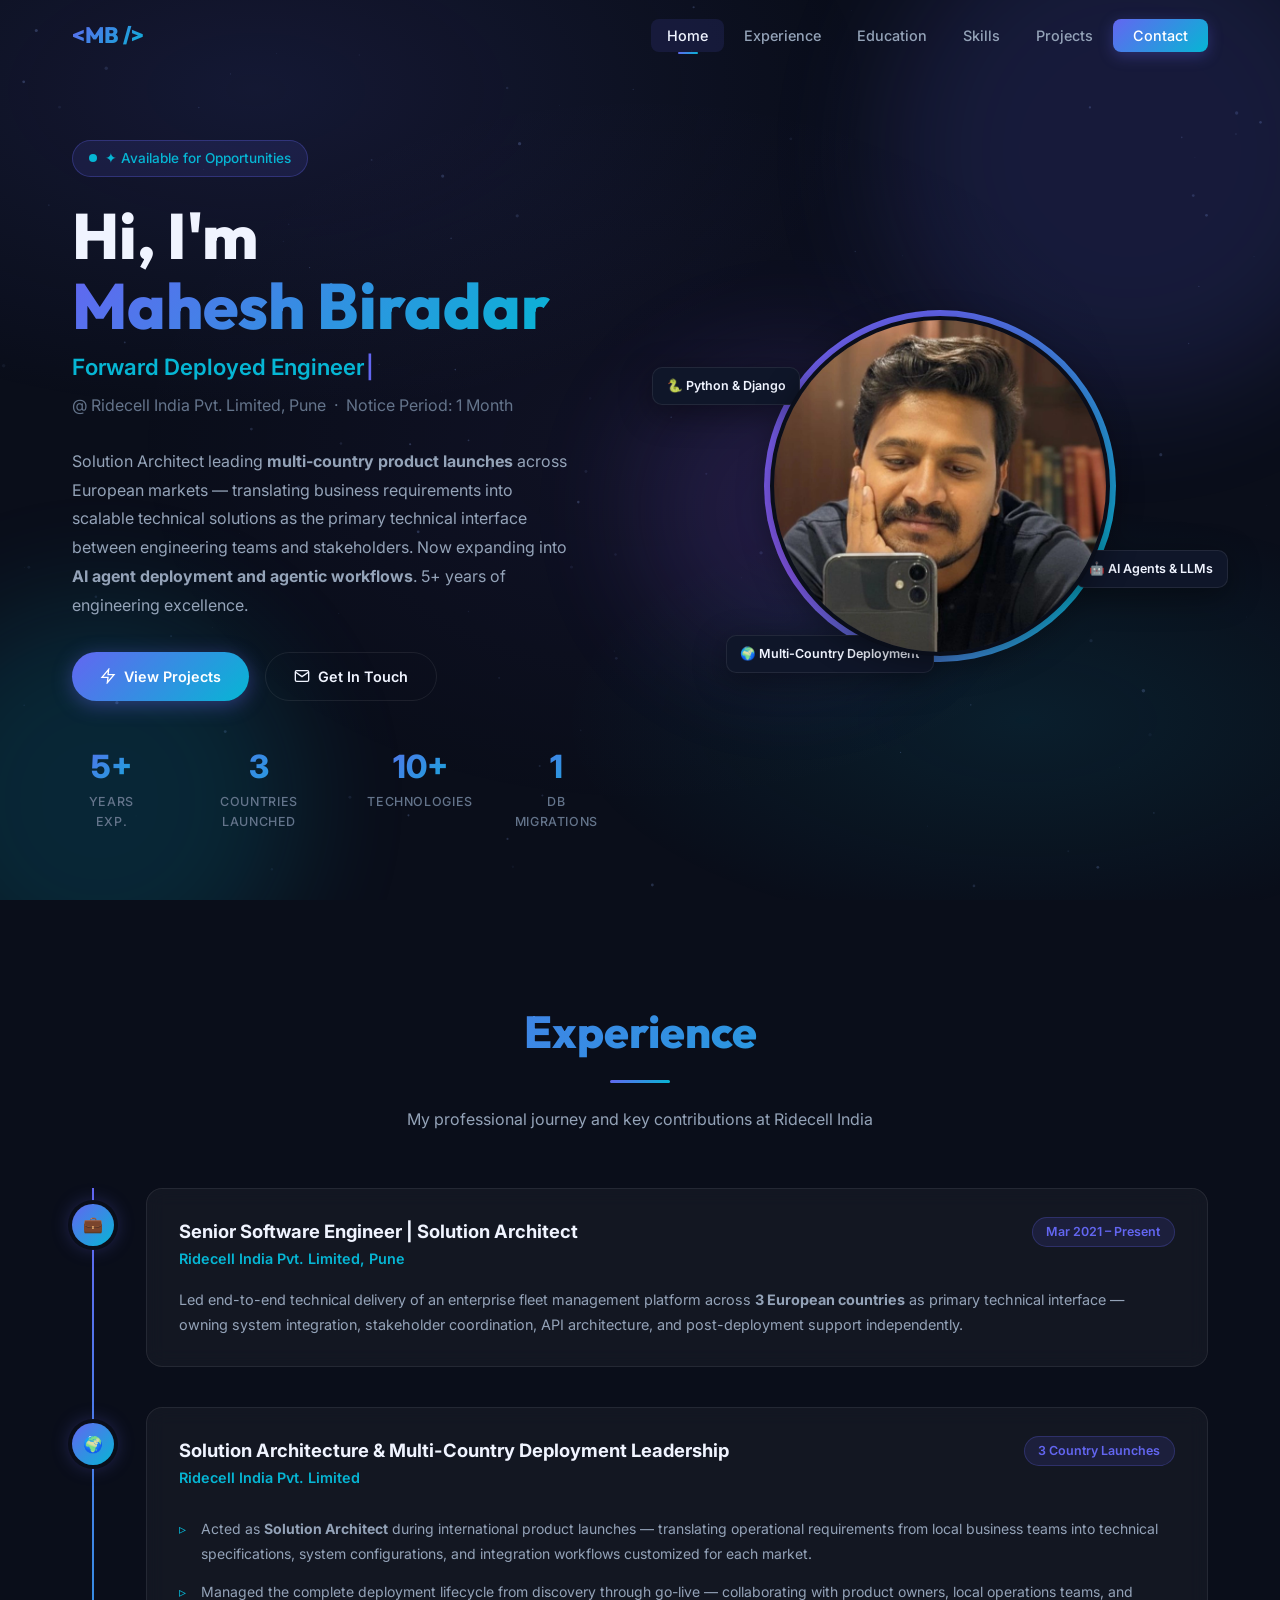
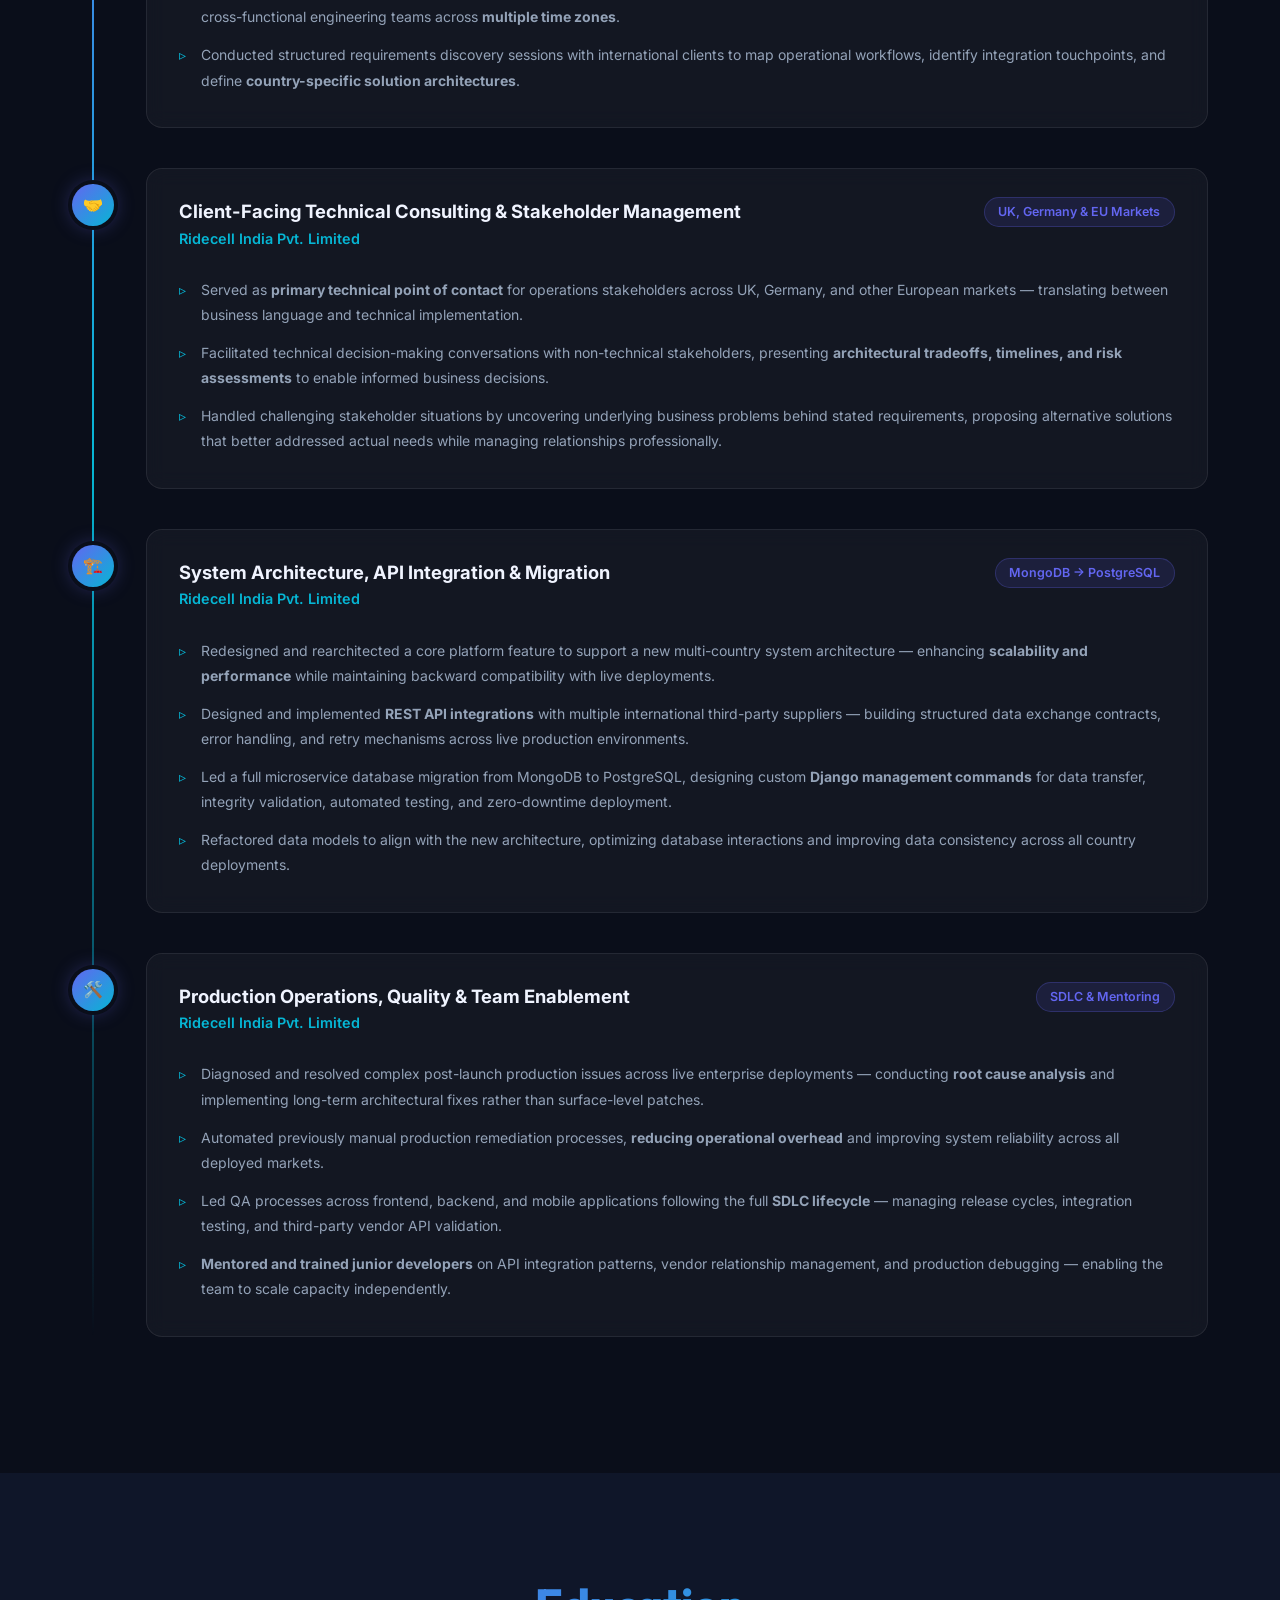
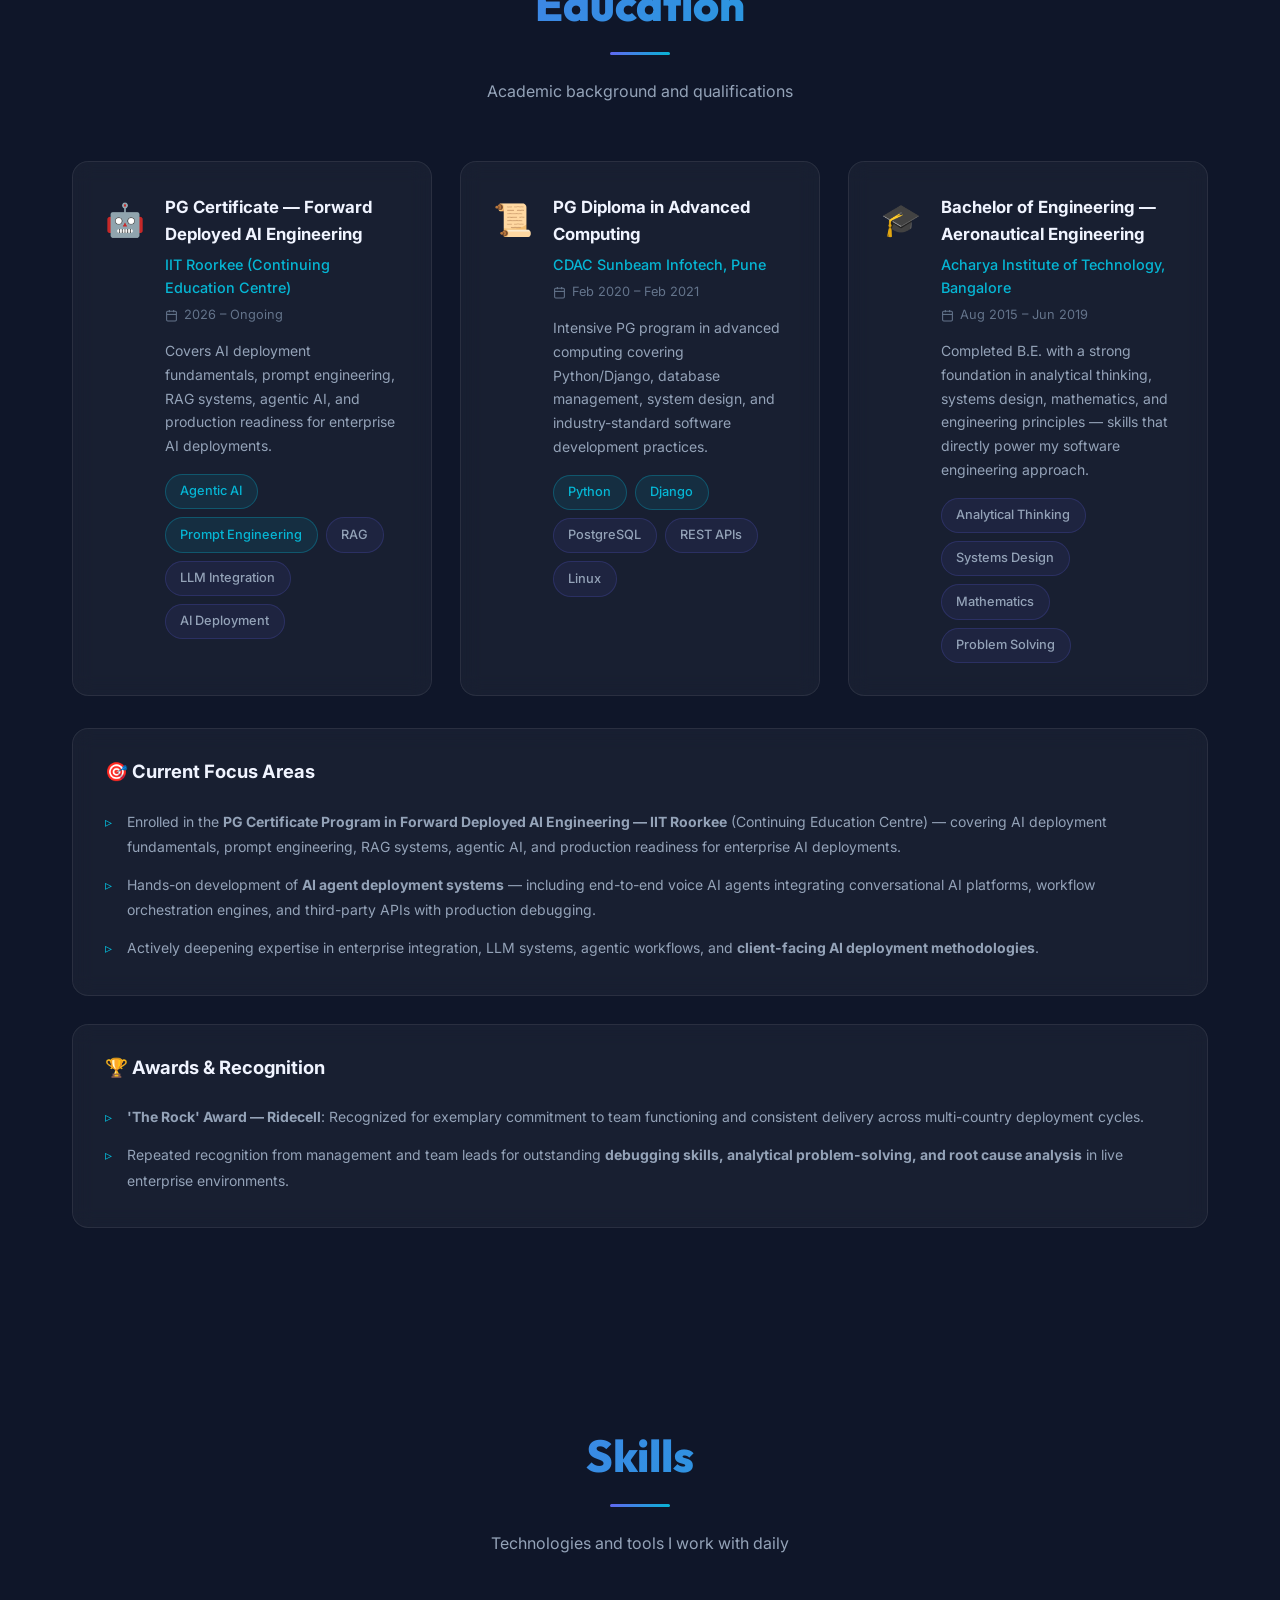
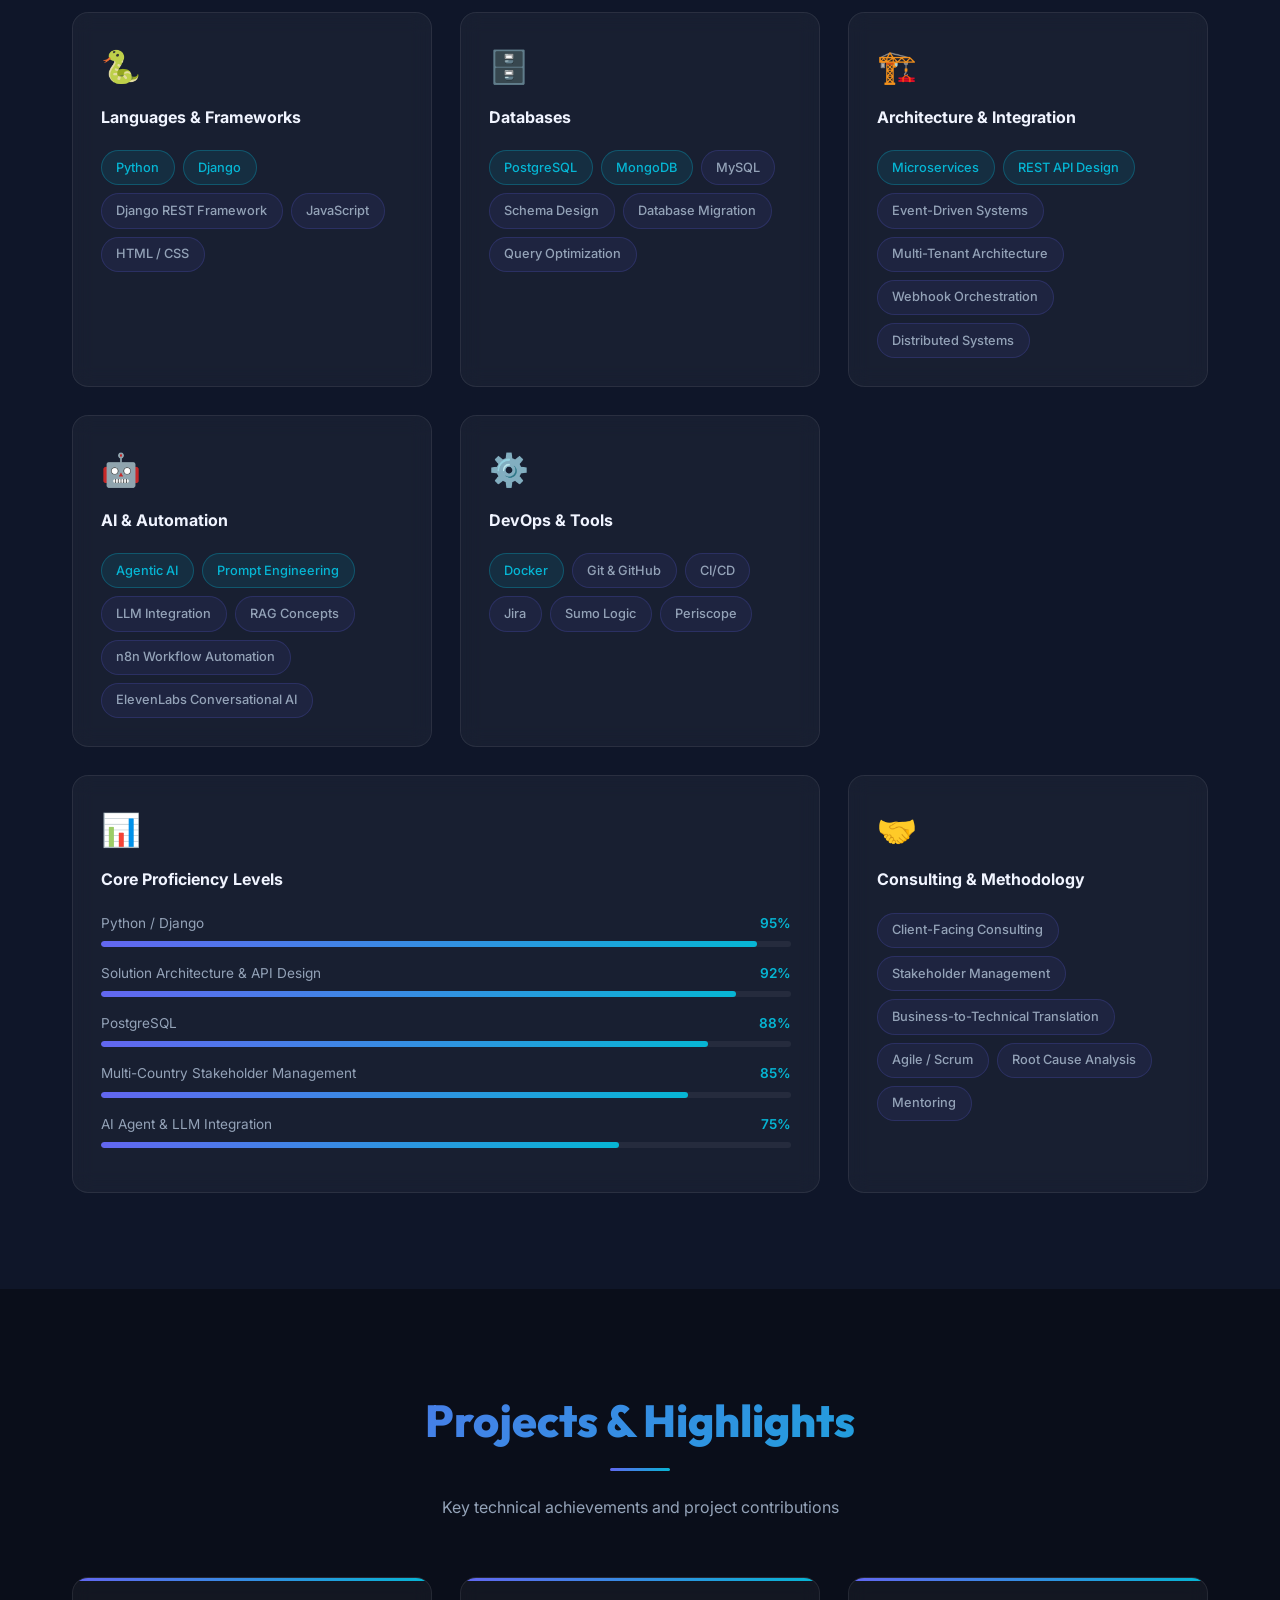
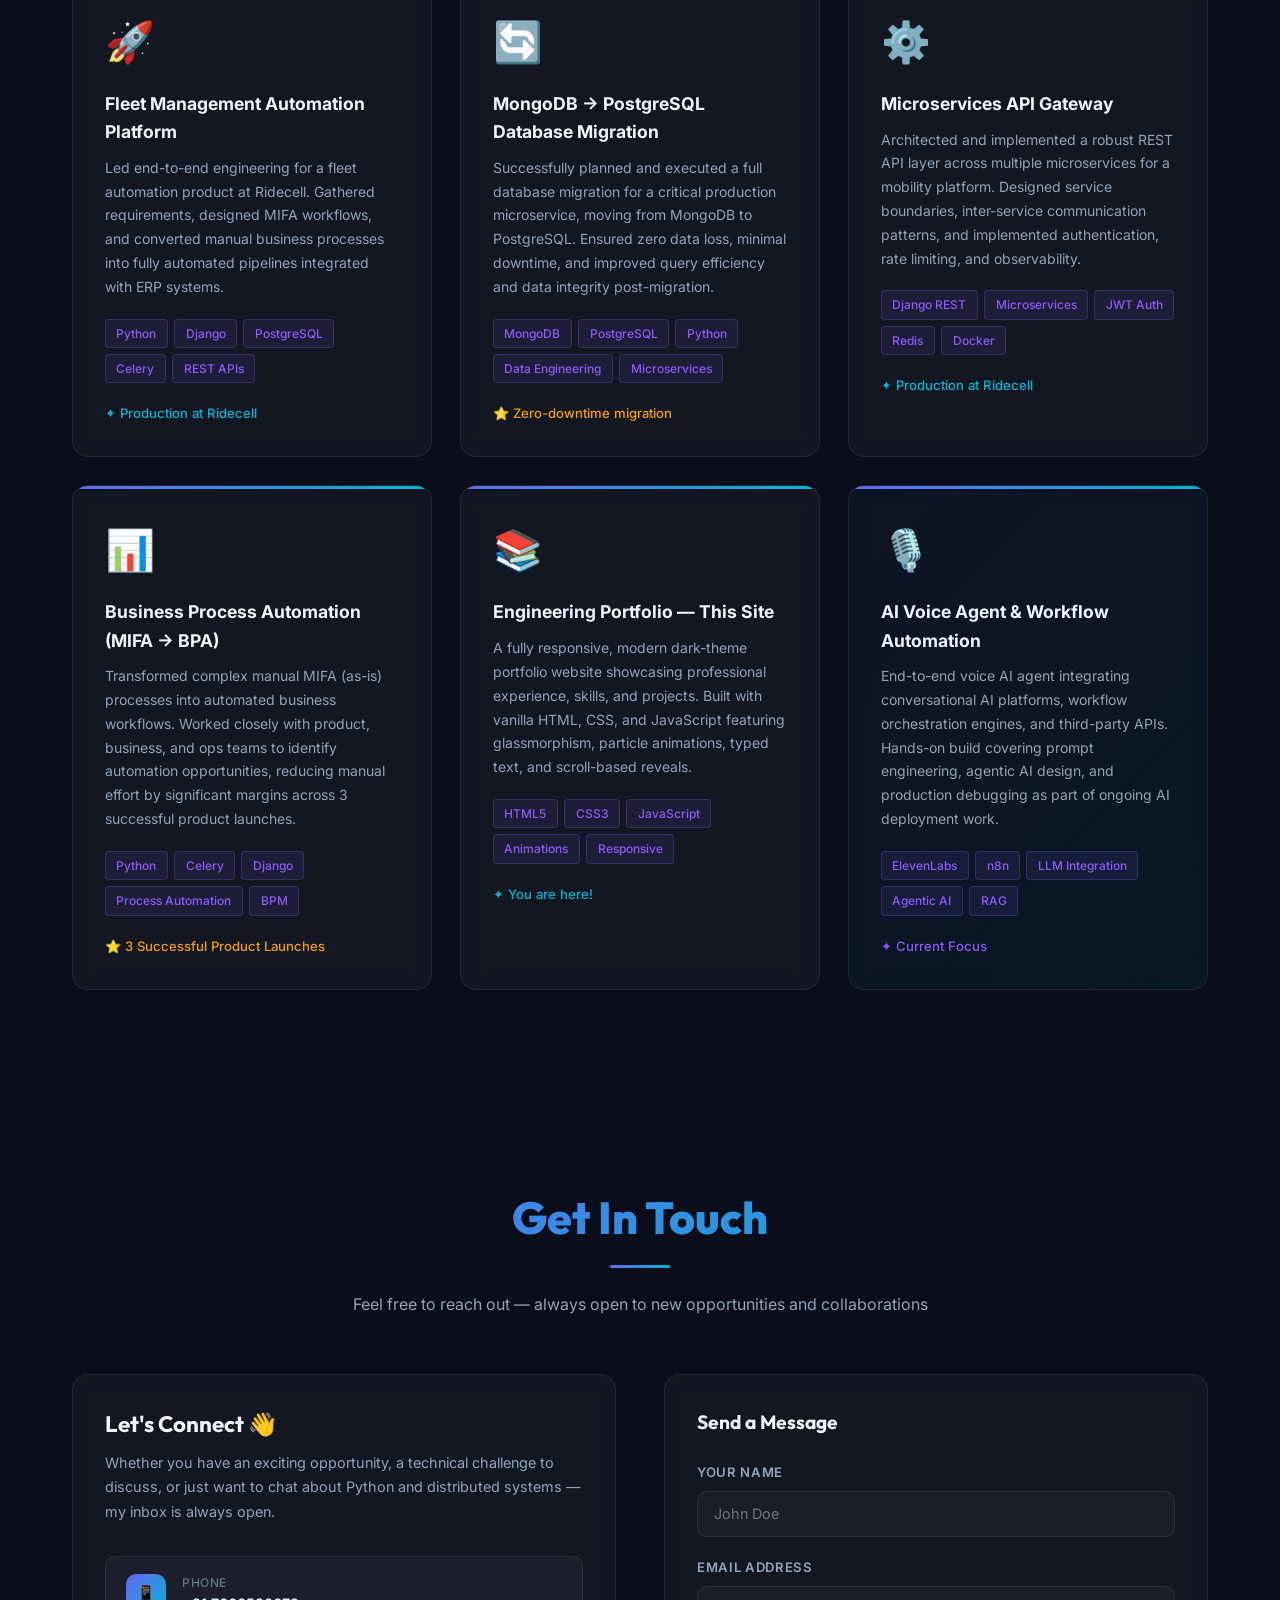
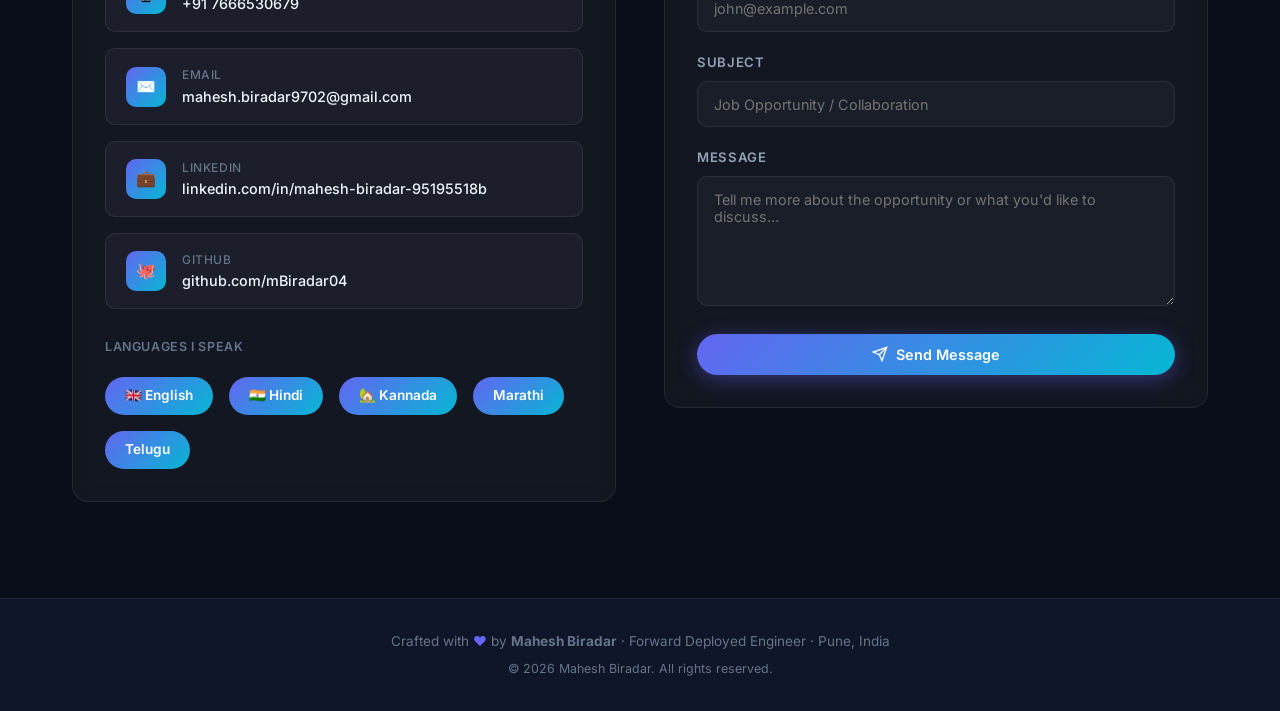
==== commit b1d9d1a3: "Update linkedin profile" ====
--- a/index.html
+++ b/index.html
@@ -671,11 +671,11 @@
                   <span class="cli-value">mahesh.biradar9702@gmail.com</span>
                 </div>
               </a>
-              <a href="https://linkedin.com/in/mahesh-biradar" target="_blank" rel="noopener" class="contact-link-item">
+              <a href="https://www.linkedin.com/in/mahesh-biradar-95195518b/" target="_blank" rel="noopener" class="contact-link-item">
                 <div class="cli-icon">💼</div>
                 <div class="cli-text">
                   <span class="cli-label">LinkedIn</span>
-                  <span class="cli-value">linkedin.com/in/mahesh-biradar</span>
+                  <span class="cli-value">linkedin.com/in/mahesh-biradar-95195518b</span>
                 </div>
               </a>
               <a href="https://github.com/mBiradar04" target="_blank" rel="noopener" class="contact-link-item">
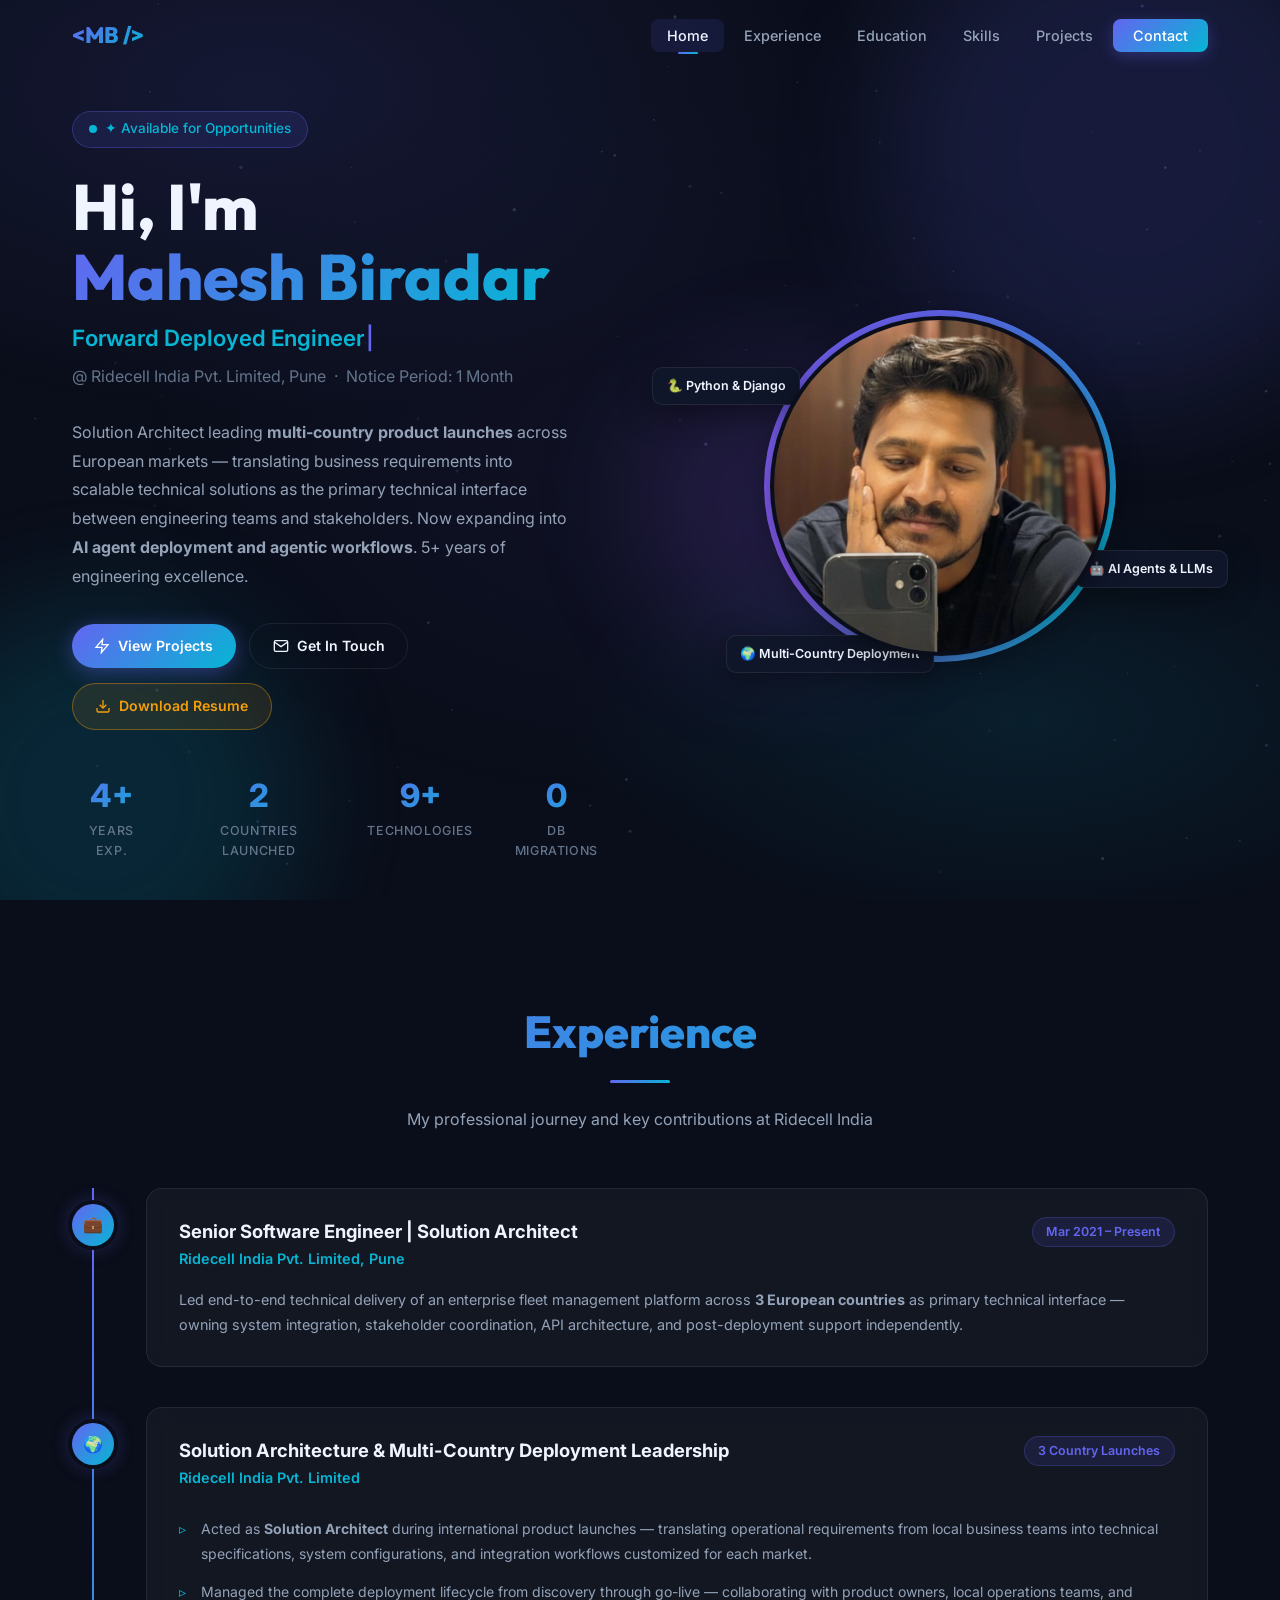
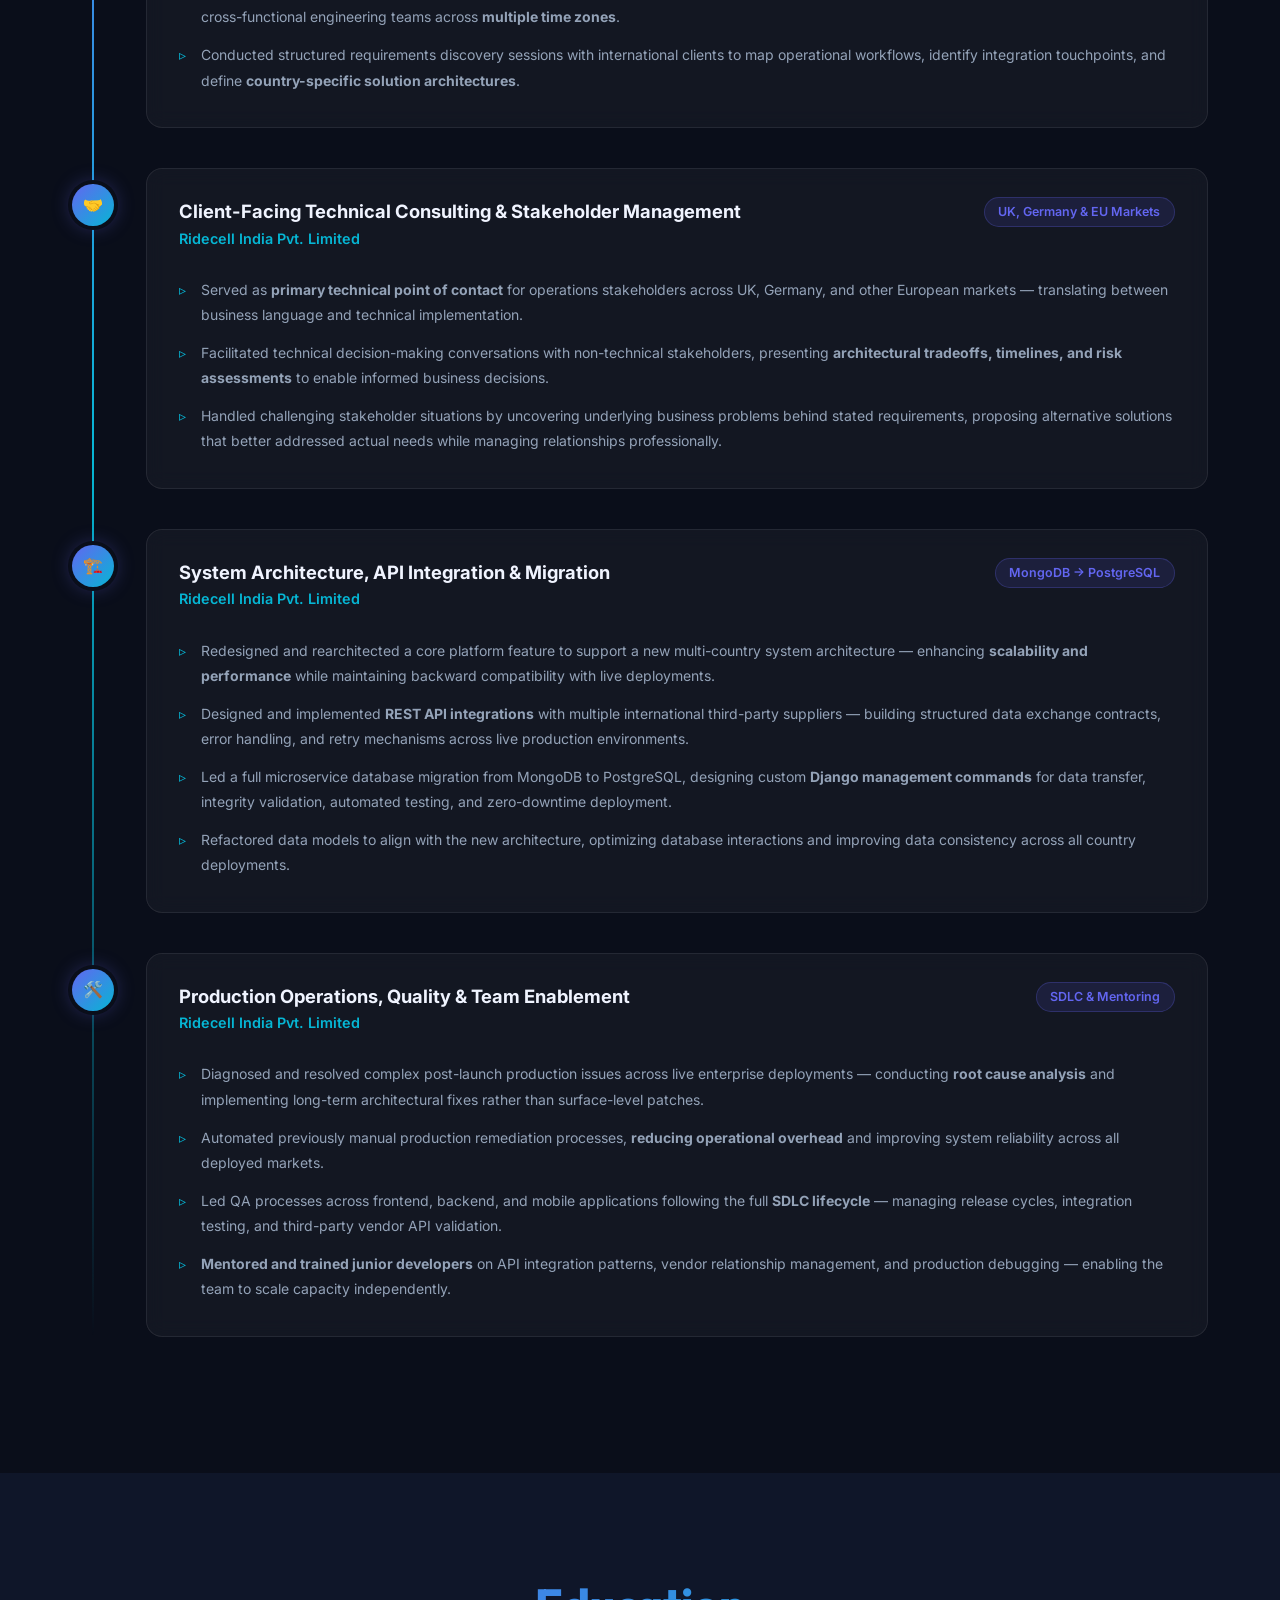
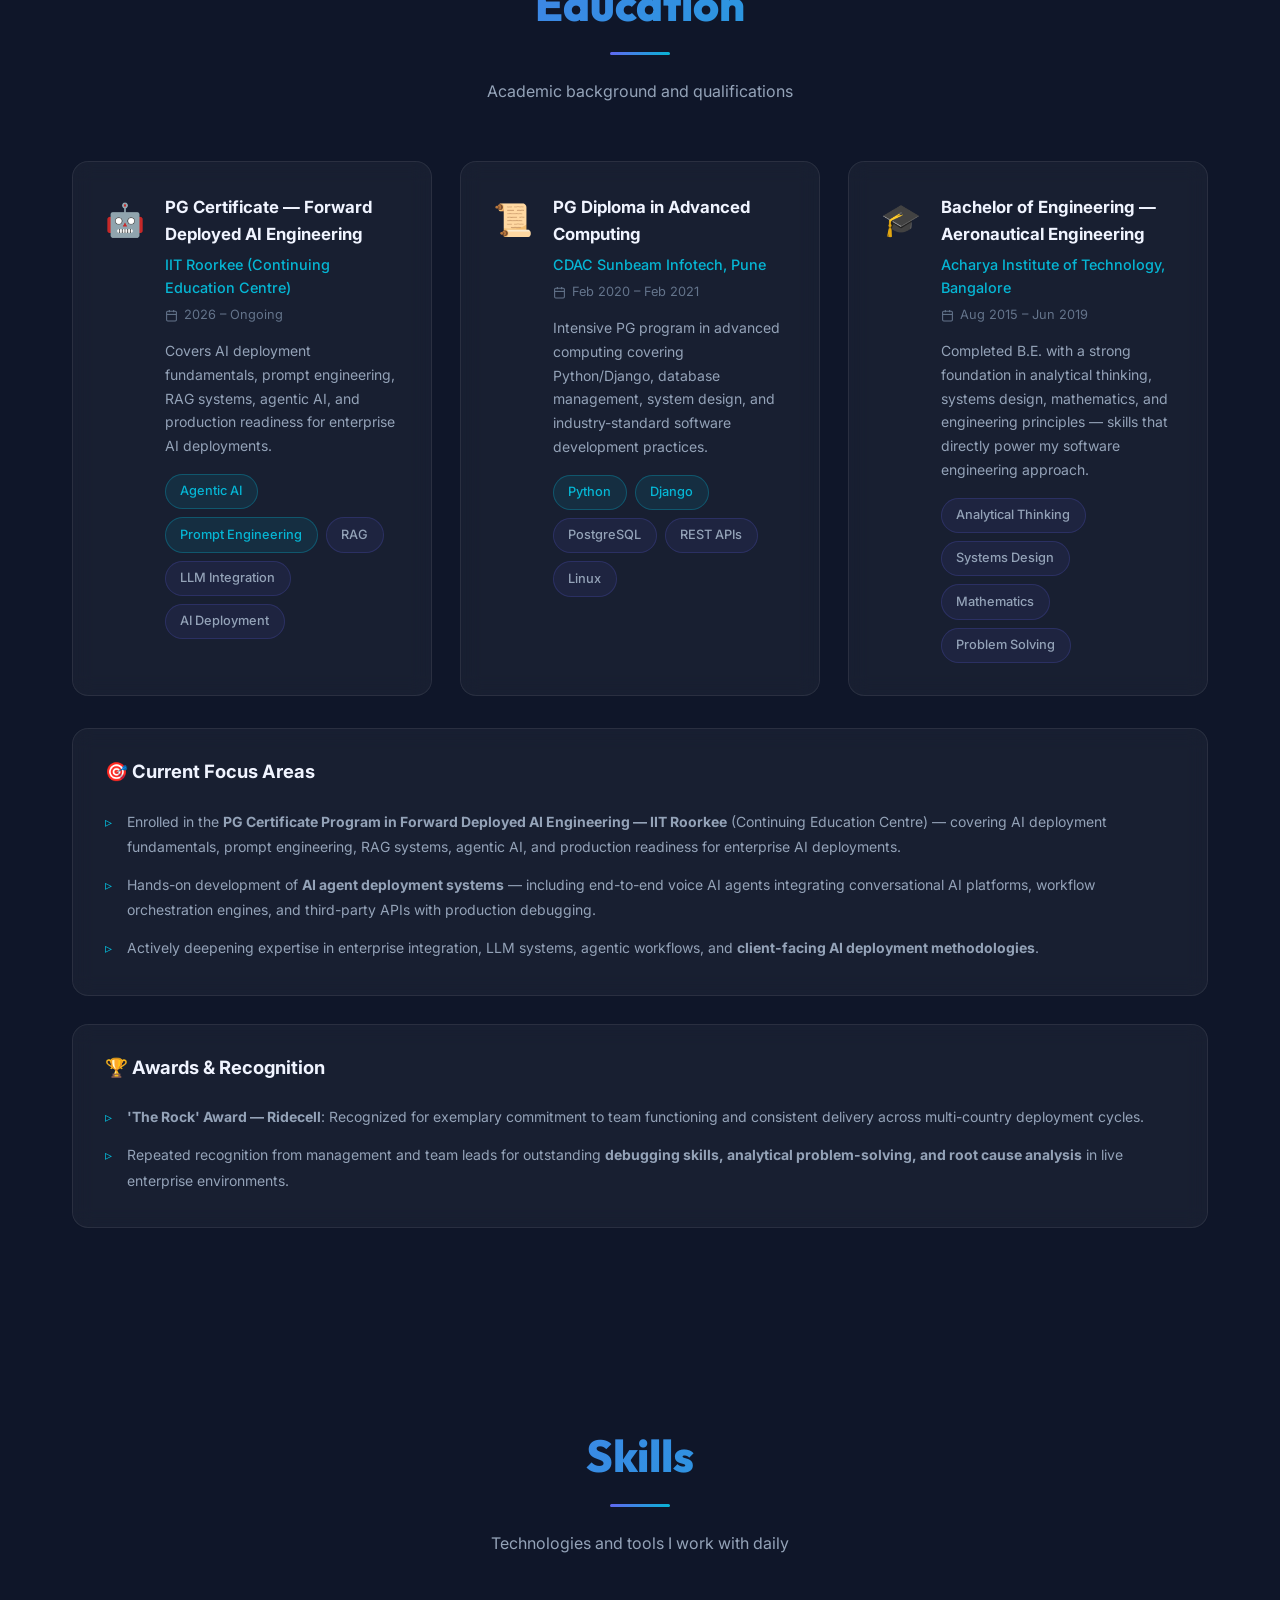
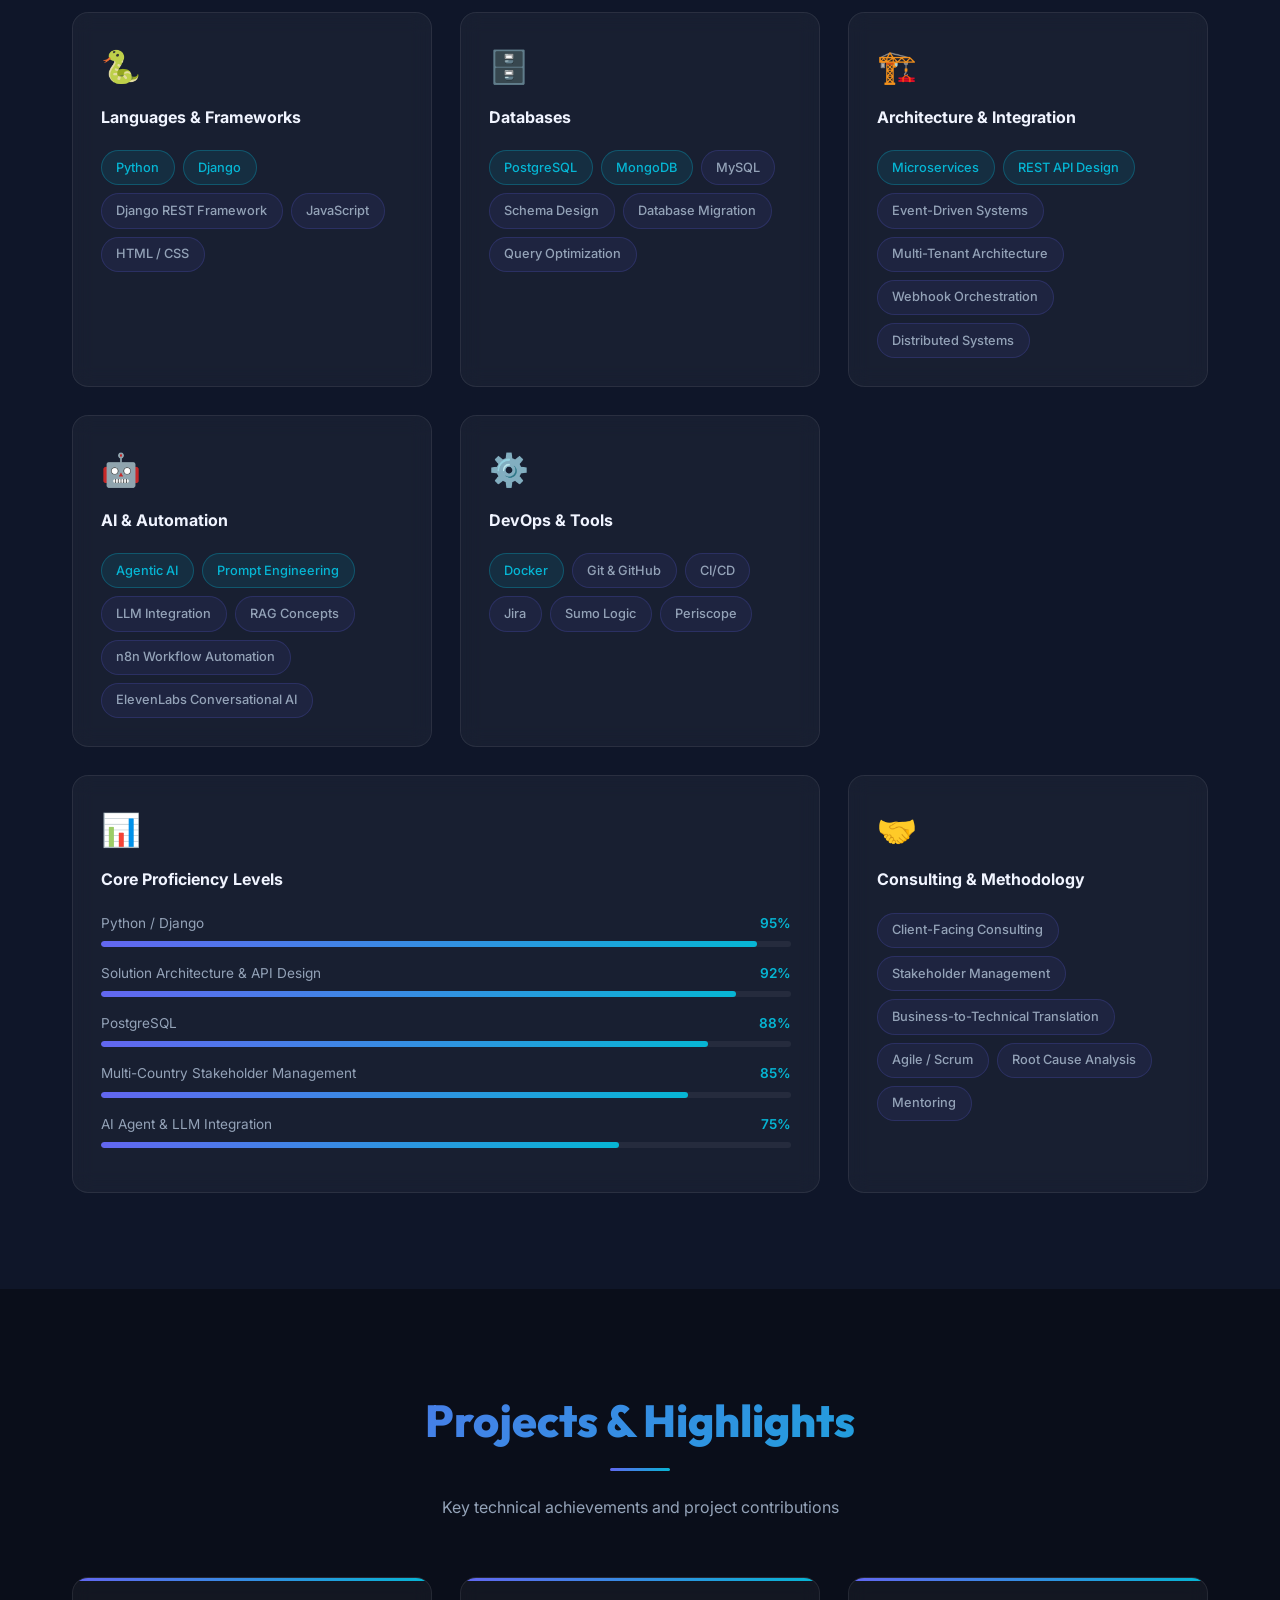
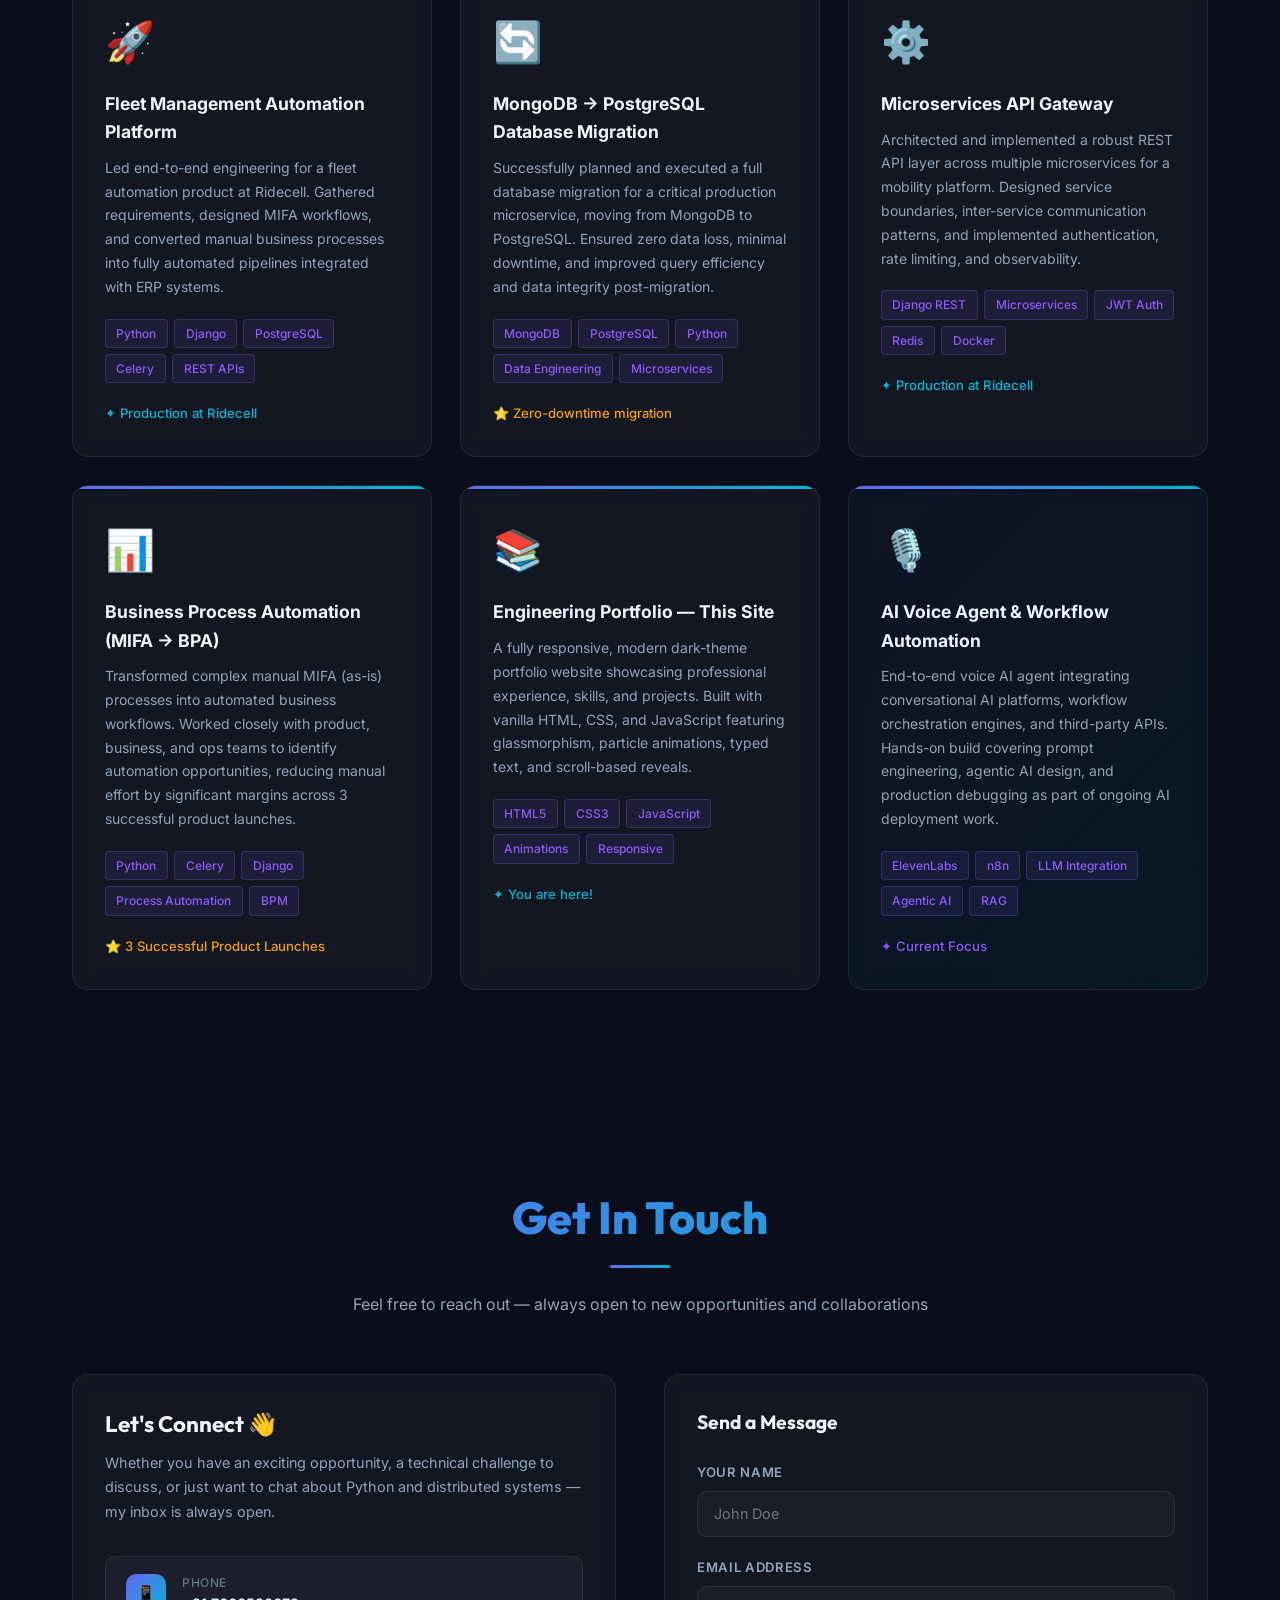
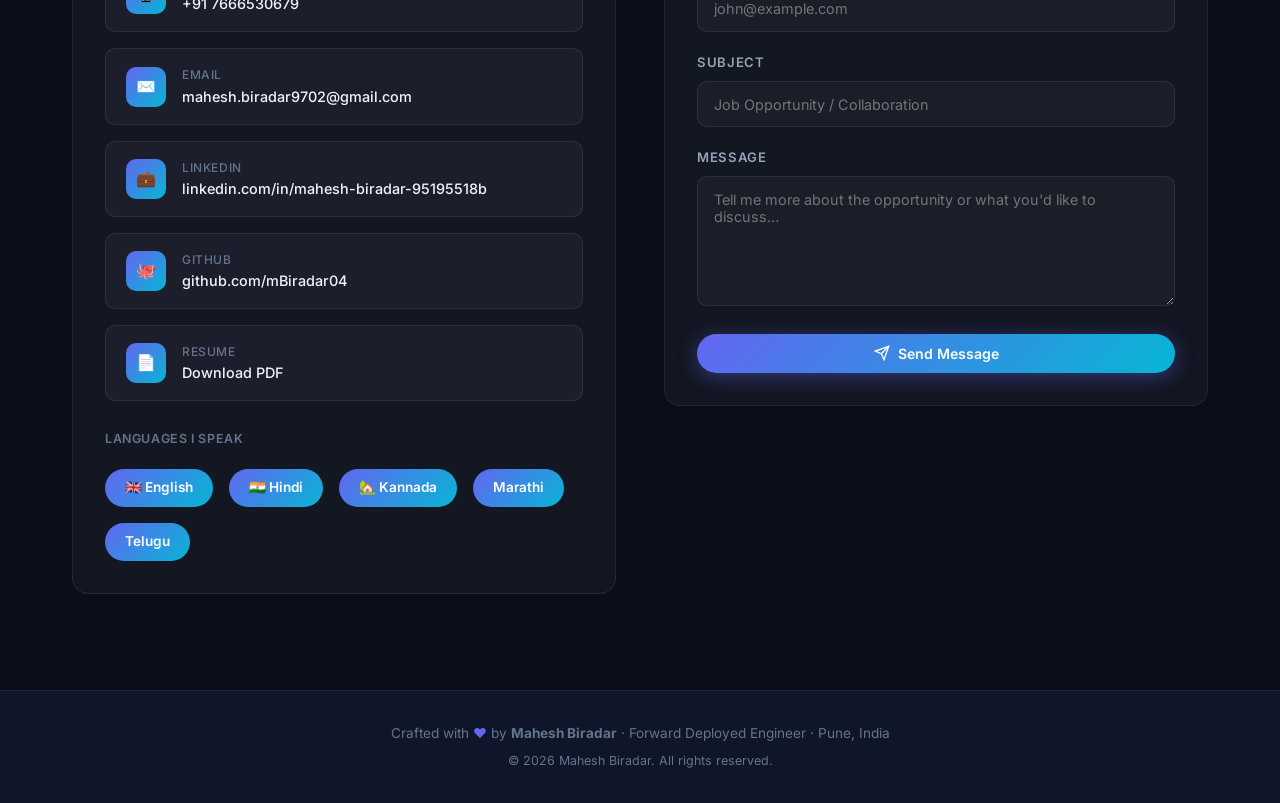
==== commit 8607567e: "Add resume download option" ====
--- a/index.html
+++ b/index.html
@@ -78,6 +78,14 @@
               <polyline points="22,6 12,13 2,6" />
             </svg>
             Get In Touch
+          </a>
+          <a href="Mahesh_Biradar_Resume.pdf" download="Mahesh_Biradar_Resume.pdf" class="btn btn-accent">
+            <svg width="16" height="16" viewBox="0 0 24 24" fill="none" stroke="currentColor" stroke-width="2">
+              <path d="M21 15v4a2 2 0 0 1-2 2H5a2 2 0 0 1-2-2v-4" />
+              <polyline points="7 10 12 15 17 10" />
+              <line x1="12" y1="15" x2="12" y2="3" />
+            </svg>
+            Download Resume
           </a>
         </div>
 
@@ -685,6 +693,13 @@
                   <span class="cli-value">github.com/mBiradar04</span>
                 </div>
               </a>
+              <a href="Mahesh_Biradar_Resume.pdf" download="Mahesh_Biradar_Resume.pdf" class="contact-link-item">
+                <div class="cli-icon">📄</div>
+                <div class="cli-text">
+                  <span class="cli-label">Resume</span>
+                  <span class="cli-value">Download PDF</span>
+                </div>
+              </a>
             </div>
 
             <div style="margin-top:1.75rem;">
--- a/style.css
+++ b/style.css
@@ -287,8 +287,9 @@
 
 .hero-buttons {
   display: flex;
-  gap: 1rem;
+  gap: 0.85rem;
   flex-wrap: wrap;
+  align-items: center;
   animation: fade-up 0.6s ease 0.4s forwards;
   opacity: 0;
 }
@@ -385,15 +386,16 @@
   display: inline-flex;
   align-items: center;
   gap: 0.5rem;
-  padding: 0.75rem 1.75rem;
+  padding: 0.7rem 1.4rem;
   border-radius: 50px;
   font-weight: 600;
-  font-size: 0.9rem;
+  font-size: 0.88rem;
   text-decoration: none;
   transition: var(--transition);
   cursor: pointer;
   border: none;
   font-family: 'Inter', sans-serif;
+  white-space: nowrap;
 }
 
 .btn-primary {
@@ -409,6 +411,13 @@
   border: 1px solid var(--border-color);
 }
 .btn-outline:hover { border-color: var(--accent-1); color: var(--accent-1); transform: translateY(-2px); background: rgba(99,102,241,0.05); }
+
+.btn-accent {
+  background: rgba(245,158,11,0.1);
+  color: var(--gold);
+  border: 1px solid rgba(245,158,11,0.4);
+}
+.btn-accent:hover { background: rgba(245,158,11,0.18); border-color: var(--gold); transform: translateY(-2px); box-shadow: 0 8px 24px rgba(245,158,11,0.2); }
 
 /* ─── Cards ─── */
 .glass-card {
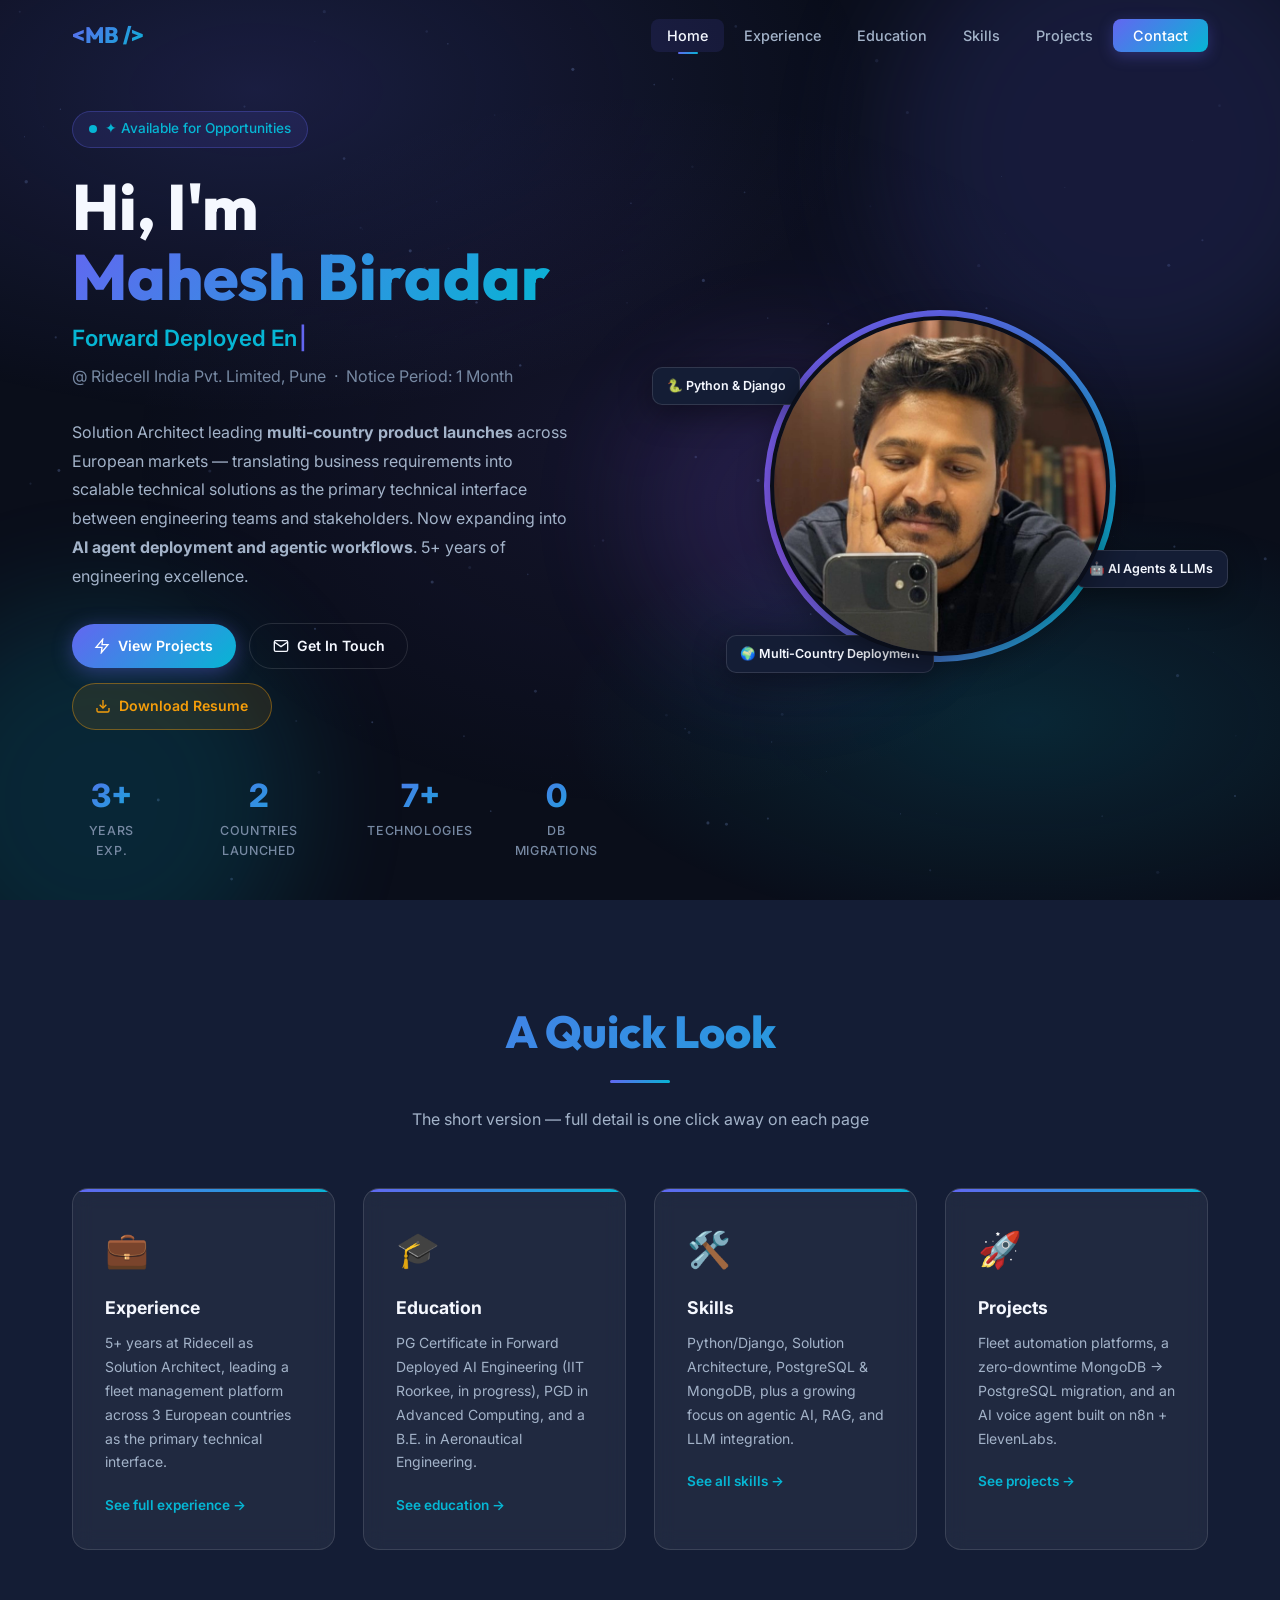
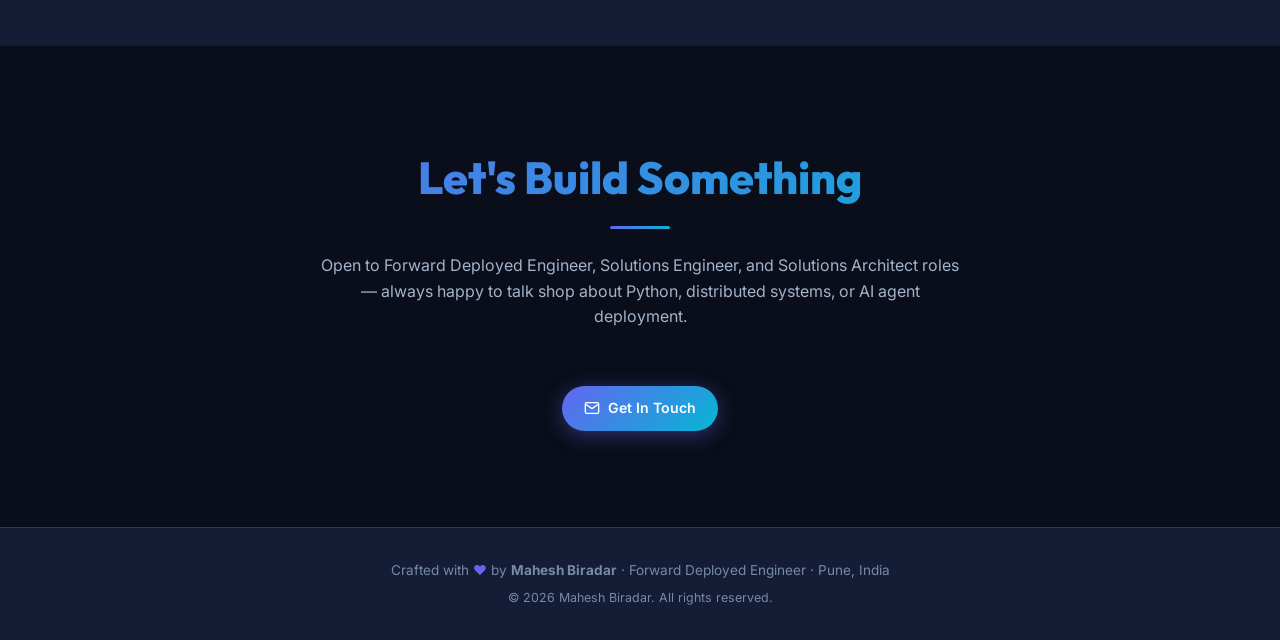
==== commit 9e268019: "Modularize the project" ====
--- a/index.html
+++ b/index.html
@@ -1,4 +1,4 @@
-﻿<!DOCTYPE html>
+<!DOCTYPE html>
 <html lang="en">
 
 <head>
@@ -25,14 +25,14 @@
   <!-- ─── NAVIGATION ─── -->
   <nav>
     <div class="nav-container">
-      <a href="#home" class="nav-logo">&lt;MB /&gt;</a>
+      <a href="index.html" class="nav-logo">&lt;MB /&gt;</a>
       <ul class="nav-links">
-        <li><a href="#home" class="active">Home</a></li>
-        <li><a href="#experience">Experience</a></li>
-        <li><a href="#education">Education</a></li>
-        <li><a href="#skills">Skills</a></li>
-        <li><a href="#projects">Projects</a></li>
-        <li><a href="#contact" class="nav-cta">Contact</a></li>
+        <li><a href="index.html">Home</a></li>
+        <li><a href="experience.html">Experience</a></li>
+        <li><a href="education.html">Education</a></li>
+        <li><a href="skills.html">Skills</a></li>
+        <li><a href="projects.html">Projects</a></li>
+        <li><a href="contact.html" class="nav-cta">Contact</a></li>
       </ul>
       <div class="hamburger" id="hamburger">
         <span></span><span></span><span></span>
@@ -66,13 +66,13 @@
           workflows</strong>. 5+ years of engineering excellence.
         </p>
         <div class="hero-buttons">
-          <a href="#projects" class="btn btn-primary">
+          <a href="projects.html" class="btn btn-primary">
             <svg width="16" height="16" viewBox="0 0 24 24" fill="none" stroke="currentColor" stroke-width="2">
               <polygon points="13 2 3 14 12 14 11 22 21 10 12 10 13 2" />
             </svg>
             View Projects
           </a>
-          <a href="#contact" class="btn btn-outline">
+          <a href="contact.html" class="btn btn-outline">
             <svg width="16" height="16" viewBox="0 0 24 24" fill="none" stroke="currentColor" stroke-width="2">
               <path d="M4 4h16c1.1 0 2 .9 2 2v12c0 1.1-.9 2-2 2H4c-1.1 0-2-.9-2-2V6c0-1.1.9-2 2-2z" />
               <polyline points="22,6 12,13 2,6" />
@@ -125,638 +125,65 @@
     </div>
   </section>
 
+  <!-- ─── HIGHLIGHTS ─── -->
+  <section id="highlights" style="background: var(--bg-secondary);">
+    <div class="container">
+      <h2 class="section-title reveal">A Quick Look</h2>
+      <span class="section-line reveal"></span>
+      <p class="section-subtitle reveal">The short version — full detail is one click away on each page</p>
 
-  <!-- ─── EXPERIENCE ─── -->
-  <section id="experience">
-    <div class="container">
-      <h2 class="section-title reveal">Experience</h2>
-      <span class="section-line reveal"></span>
-      <p class="section-subtitle reveal">My professional journey and key contributions at Ridecell India</p>
+      <div class="highlights-grid">
+        <a href="experience.html" class="glass-card highlight-card reveal">
+          <div class="highlight-icon">💼</div>
+          <div class="highlight-title">Experience</div>
+          <p class="highlight-desc">5+ years at Ridecell as Solution Architect, leading a fleet management platform
+            across 3 European countries as the primary technical interface.</p>
+          <span class="highlight-link">See full experience →</span>
+        </a>
 
-      <div class="timeline">
-        <!-- Role Header -->
-        <div class="timeline-item reveal">
-          <div class="timeline-dot">💼</div>
-          <div class="timeline-content glass-card">
-            <div class="timeline-header">
-              <div>
-                <div class="timeline-title">Senior Software Engineer | Solution Architect</div>
-                <div class="timeline-company">Ridecell India Pvt. Limited, Pune</div>
-              </div>
-              <span class="timeline-period">Mar 2021 – Present</span>
-            </div>
-            <p class="timeline-desc">
-              Led end-to-end technical delivery of an enterprise fleet management platform across
-              <strong>3 European countries</strong> as primary technical interface — owning system integration,
-              stakeholder coordination, API architecture, and post-deployment support independently.
-            </p>
-          </div>
-        </div>
+        <a href="education.html" class="glass-card highlight-card reveal">
+          <div class="highlight-icon">🎓</div>
+          <div class="highlight-title">Education</div>
+          <p class="highlight-desc">PG Certificate in Forward Deployed AI Engineering (IIT Roorkee, in progress),
+            PGD in Advanced Computing, and a B.E. in Aeronautical Engineering.</p>
+          <span class="highlight-link">See education →</span>
+        </a>
 
-        <!-- Solution Architecture & Multi-Country Deployment -->
-        <div class="timeline-item reveal">
-          <div class="timeline-dot">🌍</div>
-          <div class="timeline-content glass-card">
-            <div class="timeline-header">
-              <div>
-                <div class="timeline-title">Solution Architecture &amp; Multi-Country Deployment Leadership</div>
-                <div class="timeline-company">Ridecell India Pvt. Limited</div>
-              </div>
-              <span class="timeline-period">3 Country Launches</span>
-            </div>
-            <ul class="achievement-list">
-              <li>Acted as <strong>Solution Architect</strong> during international product launches — translating
-                operational requirements from local business teams into technical specifications, system
-                configurations, and integration workflows customized for each market.</li>
-              <li>Managed the complete deployment lifecycle from discovery through go-live — collaborating with
-                product owners, local operations teams, and cross-functional engineering teams across <strong>multiple
-                  time zones</strong>.</li>
-              <li>Conducted structured requirements discovery sessions with international clients to map operational
-                workflows, identify integration touchpoints, and define <strong>country-specific solution
-                  architectures</strong>.</li>
-            </ul>
-          </div>
-        </div>
+        <a href="skills.html" class="glass-card highlight-card reveal">
+          <div class="highlight-icon">🛠️</div>
+          <div class="highlight-title">Skills</div>
+          <p class="highlight-desc">Python/Django, Solution Architecture, PostgreSQL & MongoDB, plus a growing focus
+            on agentic AI, RAG, and LLM integration.</p>
+          <span class="highlight-link">See all skills →</span>
+        </a>
 
-        <!-- Client-Facing Technical Consulting -->
-        <div class="timeline-item reveal">
-          <div class="timeline-dot">🤝</div>
-          <div class="timeline-content glass-card">
-            <div class="timeline-header">
-              <div>
-                <div class="timeline-title">Client-Facing Technical Consulting &amp; Stakeholder Management</div>
-                <div class="timeline-company">Ridecell India Pvt. Limited</div>
-              </div>
-              <span class="timeline-period">UK, Germany &amp; EU Markets</span>
-            </div>
-            <ul class="achievement-list">
-              <li>Served as <strong>primary technical point of contact</strong> for operations stakeholders across UK,
-                Germany, and other European markets — translating between business language and technical
-                implementation.</li>
-              <li>Facilitated technical decision-making conversations with non-technical stakeholders, presenting
-                <strong>architectural tradeoffs, timelines, and risk assessments</strong> to enable informed business
-                decisions.
-              </li>
-              <li>Handled challenging stakeholder situations by uncovering underlying business problems behind stated
-                requirements, proposing alternative solutions that better addressed actual needs while managing
-                relationships professionally.</li>
-            </ul>
-          </div>
-        </div>
-
-        <!-- System Architecture, API Integration & Migration -->
-        <div class="timeline-item reveal">
-          <div class="timeline-dot">🏗️</div>
-          <div class="timeline-content glass-card">
-            <div class="timeline-header">
-              <div>
-                <div class="timeline-title">System Architecture, API Integration &amp; Migration</div>
-                <div class="timeline-company">Ridecell India Pvt. Limited</div>
-              </div>
-              <span class="timeline-period">MongoDB → PostgreSQL</span>
-            </div>
-            <ul class="achievement-list">
-              <li>Redesigned and rearchitected a core platform feature to support a new multi-country system
-                architecture — enhancing <strong>scalability and performance</strong> while maintaining backward
-                compatibility with live deployments.</li>
-              <li>Designed and implemented <strong>REST API integrations</strong> with multiple international
-                third-party suppliers — building structured data exchange contracts, error handling, and retry
-                mechanisms across live production environments.</li>
-              <li>Led a full microservice database migration from MongoDB to PostgreSQL, designing custom
-                <strong>Django management commands</strong> for data transfer, integrity validation, automated
-                testing, and zero-downtime deployment.
-              </li>
-              <li>Refactored data models to align with the new architecture, optimizing database interactions and
-                improving data consistency across all country deployments.</li>
-            </ul>
-          </div>
-        </div>
-
-        <!-- Production Operations, Quality & Team Enablement -->
-        <div class="timeline-item reveal">
-          <div class="timeline-dot">🛠️</div>
-          <div class="timeline-content glass-card">
-            <div class="timeline-header">
-              <div>
-                <div class="timeline-title">Production Operations, Quality &amp; Team Enablement</div>
-                <div class="timeline-company">Ridecell India Pvt. Limited</div>
-              </div>
-              <span class="timeline-period">SDLC &amp; Mentoring</span>
-            </div>
-            <ul class="achievement-list">
-              <li>Diagnosed and resolved complex post-launch production issues across live enterprise deployments —
-                conducting <strong>root cause analysis</strong> and implementing long-term architectural fixes rather
-                than surface-level patches.</li>
-              <li>Automated previously manual production remediation processes, <strong>reducing operational
-                  overhead</strong> and improving system reliability across all deployed markets.</li>
-              <li>Led QA processes across frontend, backend, and mobile applications following the full
-                <strong>SDLC lifecycle</strong> — managing release cycles, integration testing, and third-party
-                vendor API validation.
-              </li>
-              <li><strong>Mentored and trained junior developers</strong> on API integration patterns, vendor
-                relationship management, and production debugging — enabling the team to scale capacity independently.
-              </li>
-            </ul>
-          </div>
-        </div>
+        <a href="projects.html" class="glass-card highlight-card reveal">
+          <div class="highlight-icon">🚀</div>
+          <div class="highlight-title">Projects</div>
+          <p class="highlight-desc">Fleet automation platforms, a zero-downtime MongoDB → PostgreSQL migration, and
+            an AI voice agent built on n8n + ElevenLabs.</p>
+          <span class="highlight-link">See projects →</span>
+        </a>
       </div>
     </div>
   </section>
 
-  <!-- ─── EDUCATION ─── -->
-  <section id="education" style="background: var(--bg-secondary);">
-    <div class="container">
-      <h2 class="section-title reveal">Education</h2>
+  <!-- ─── CONTACT CTA ─── -->
+  <section id="contact-cta">
+    <div class="container" style="text-align:center;">
+      <h2 class="section-title reveal">Let's Build Something</h2>
       <span class="section-line reveal"></span>
-      <p class="section-subtitle reveal">Academic background and qualifications</p>
-
-      <div class="edu-cards-grid">
-        <div class="glass-card edu-card reveal">
-          <div class="edu-card-icon">🤖</div>
-          <div class="edu-card-body">
-            <div class="edu-card-degree">PG Certificate — Forward Deployed AI Engineering</div>
-            <div class="edu-card-college">IIT Roorkee (Continuing Education Centre)</div>
-            <div class="edu-card-year">
-              <svg width="13" height="13" viewBox="0 0 24 24" fill="none" stroke="currentColor" stroke-width="2">
-                <rect x="3" y="4" width="18" height="18" rx="2" ry="2" />
-                <line x1="16" y1="2" x2="16" y2="6" />
-                <line x1="8" y1="2" x2="8" y2="6" />
-                <line x1="3" y1="10" x2="21" y2="10" />
-              </svg>
-              2026 – Ongoing
-            </div>
-            <p class="edu-card-desc">Covers AI deployment fundamentals, prompt engineering, RAG systems, agentic AI,
-              and production readiness for enterprise AI deployments.</p>
-            <div class="skill-chips" style="margin-top:1rem;">
-              <span class="skill-chip primary">Agentic AI</span>
-              <span class="skill-chip primary">Prompt Engineering</span>
-              <span class="skill-chip">RAG</span>
-              <span class="skill-chip">LLM Integration</span>
-              <span class="skill-chip">AI Deployment</span>
-            </div>
-          </div>
-        </div>
-
-        <div class="glass-card edu-card reveal">
-          <div class="edu-card-icon">📜</div>
-          <div class="edu-card-body">
-            <div class="edu-card-degree">PG Diploma in Advanced Computing</div>
-            <div class="edu-card-college">CDAC Sunbeam Infotech, Pune</div>
-            <div class="edu-card-year">
-              <svg width="13" height="13" viewBox="0 0 24 24" fill="none" stroke="currentColor" stroke-width="2">
-                <rect x="3" y="4" width="18" height="18" rx="2" ry="2" />
-                <line x1="16" y1="2" x2="16" y2="6" />
-                <line x1="8" y1="2" x2="8" y2="6" />
-                <line x1="3" y1="10" x2="21" y2="10" />
-              </svg>
-              Feb 2020 – Feb 2021
-            </div>
-            <p class="edu-card-desc">Intensive PG program in advanced computing covering Python/Django, database
-              management, system design, and industry-standard software development practices.</p>
-            <div class="skill-chips" style="margin-top:1rem;">
-              <span class="skill-chip primary">Python</span>
-              <span class="skill-chip primary">Django</span>
-              <span class="skill-chip">PostgreSQL</span>
-              <span class="skill-chip">REST APIs</span>
-              <span class="skill-chip">Linux</span>
-            </div>
-          </div>
-        </div>
-
-        <div class="glass-card edu-card reveal">
-          <div class="edu-card-icon">🎓</div>
-          <div class="edu-card-body">
-            <div class="edu-card-degree">Bachelor of Engineering — Aeronautical Engineering</div>
-            <div class="edu-card-college">Acharya Institute of Technology, Bangalore</div>
-            <div class="edu-card-year">
-              <svg width="13" height="13" viewBox="0 0 24 24" fill="none" stroke="currentColor" stroke-width="2">
-                <rect x="3" y="4" width="18" height="18" rx="2" ry="2" />
-                <line x1="16" y1="2" x2="16" y2="6" />
-                <line x1="8" y1="2" x2="8" y2="6" />
-                <line x1="3" y1="10" x2="21" y2="10" />
-              </svg>
-              Aug 2015 – Jun 2019
-            </div>
-            <p class="edu-card-desc">Completed B.E. with a strong foundation in analytical thinking, systems design,
-              mathematics, and engineering principles — skills that directly power my software engineering approach.</p>
-            <div class="skill-chips" style="margin-top:1rem;">
-              <span class="skill-chip">Analytical Thinking</span>
-              <span class="skill-chip">Systems Design</span>
-              <span class="skill-chip">Mathematics</span>
-              <span class="skill-chip">Problem Solving</span>
-            </div>
-          </div>
-        </div>
-      </div>
-
-      <!-- Current Focus Areas -->
-      <div class="glass-card focus-card reveal" style="margin-top:2rem;padding:1.75rem 2rem;">
-        <div class="focus-card-title">🎯 Current Focus Areas</div>
-        <ul class="achievement-list">
-          <li>Enrolled in the <strong>PG Certificate Program in Forward Deployed AI Engineering — IIT Roorkee</strong>
-            (Continuing Education Centre) — covering AI deployment fundamentals, prompt engineering, RAG systems,
-            agentic AI, and production readiness for enterprise AI deployments.</li>
-          <li>Hands-on development of <strong>AI agent deployment systems</strong> — including end-to-end voice AI
-            agents integrating conversational AI platforms, workflow orchestration engines, and third-party APIs with
-            production debugging.</li>
-          <li>Actively deepening expertise in enterprise integration, LLM systems, agentic workflows, and
-            <strong>client-facing AI deployment methodologies</strong>.
-          </li>
-        </ul>
-      </div>
-
-      <!-- Awards & Recognition -->
-      <div class="glass-card focus-card reveal" style="margin-top:1.75rem;padding:1.75rem 2rem;">
-        <div class="focus-card-title">🏆 Awards &amp; Recognition</div>
-        <ul class="achievement-list">
-          <li><strong>'The Rock' Award — Ridecell</strong>: Recognized for exemplary commitment to team functioning
-            and consistent delivery across multi-country deployment cycles.</li>
-          <li>Repeated recognition from management and team leads for outstanding <strong>debugging skills,
-              analytical problem-solving, and root cause analysis</strong> in live enterprise environments.</li>
-        </ul>
-      </div>
-    </div>
-  </section>
-
-  <!-- ─── SKILLS ─── -->
-  <section id="skills">
-    <div class="container">
-      <h2 class="section-title reveal">Skills</h2>
-      <span class="section-line reveal"></span>
-      <p class="section-subtitle reveal">Technologies and tools I work with daily</p>
-
-      <div class="skills-categories">
-        <!-- Backend -->
-        <div class="glass-card skill-category reveal">
-          <div class="skill-cat-icon">🐍</div>
-          <div class="skill-cat-title">Languages & Frameworks</div>
-          <div class="skill-chips">
-            <span class="skill-chip primary">Python</span>
-            <span class="skill-chip primary">Django</span>
-            <span class="skill-chip">Django REST Framework</span>
-            <span class="skill-chip">JavaScript</span>
-            <span class="skill-chip">HTML / CSS</span>
-          </div>
-        </div>
-
-        <!-- Databases -->
-        <div class="glass-card skill-category reveal">
-          <div class="skill-cat-icon">🗄️</div>
-          <div class="skill-cat-title">Databases</div>
-          <div class="skill-chips">
-            <span class="skill-chip primary">PostgreSQL</span>
-            <span class="skill-chip primary">MongoDB</span>
-            <span class="skill-chip">MySQL</span>
-            <span class="skill-chip">Schema Design</span>
-            <span class="skill-chip">Database Migration</span>
-            <span class="skill-chip">Query Optimization</span>
-          </div>
-        </div>
-
-        <!-- Architecture -->
-        <div class="glass-card skill-category reveal">
-          <div class="skill-cat-icon">🏗️</div>
-          <div class="skill-cat-title">Architecture & Integration</div>
-          <div class="skill-chips">
-            <span class="skill-chip primary">Microservices</span>
-            <span class="skill-chip primary">REST API Design</span>
-            <span class="skill-chip">Event-Driven Systems</span>
-            <span class="skill-chip">Multi-Tenant Architecture</span>
-            <span class="skill-chip">Webhook Orchestration</span>
-            <span class="skill-chip">Distributed Systems</span>
-          </div>
-        </div>
-
-        <!-- AI & Automation -->
-        <div class="glass-card skill-category reveal">
-          <div class="skill-cat-icon">🤖</div>
-          <div class="skill-cat-title">AI & Automation</div>
-          <div class="skill-chips">
-            <span class="skill-chip primary">Agentic AI</span>
-            <span class="skill-chip primary">Prompt Engineering</span>
-            <span class="skill-chip">LLM Integration</span>
-            <span class="skill-chip">RAG Concepts</span>
-            <span class="skill-chip">n8n Workflow Automation</span>
-            <span class="skill-chip">ElevenLabs Conversational AI</span>
-          </div>
-        </div>
-
-        <!-- DevOps -->
-        <div class="glass-card skill-category reveal">
-          <div class="skill-cat-icon">⚙️</div>
-          <div class="skill-cat-title">DevOps & Tools</div>
-          <div class="skill-chips">
-            <span class="skill-chip primary">Docker</span>
-            <span class="skill-chip">Git & GitHub</span>
-            <span class="skill-chip">CI/CD</span>
-            <span class="skill-chip">Jira</span>
-            <span class="skill-chip">Sumo Logic</span>
-            <span class="skill-chip">Periscope</span>
-          </div>
-        </div>
-
-        <!-- Core Proficiency -->
-        <div class="glass-card skill-category reveal" style="grid-column: span 2;">
-          <div class="skill-cat-icon">📊</div>
-          <div class="skill-cat-title">Core Proficiency Levels</div>
-          <div>
-            <div class="skill-bar-item">
-              <div class="skill-bar-header"><span>Python / Django</span><span>95%</span></div>
-              <div class="skill-bar-track">
-                <div class="skill-bar-fill" data-width="95%"></div>
-              </div>
-            </div>
-            <div class="skill-bar-item">
-              <div class="skill-bar-header"><span>Solution Architecture & API Design</span><span>92%</span></div>
-              <div class="skill-bar-track">
-                <div class="skill-bar-fill" data-width="92%"></div>
-              </div>
-            </div>
-            <div class="skill-bar-item">
-              <div class="skill-bar-header"><span>PostgreSQL</span><span>88%</span></div>
-              <div class="skill-bar-track">
-                <div class="skill-bar-fill" data-width="88%"></div>
-              </div>
-            </div>
-            <div class="skill-bar-item">
-              <div class="skill-bar-header"><span>Multi-Country Stakeholder Management</span><span>85%</span></div>
-              <div class="skill-bar-track">
-                <div class="skill-bar-fill" data-width="85%"></div>
-              </div>
-            </div>
-            <div class="skill-bar-item">
-              <div class="skill-bar-header"><span>AI Agent & LLM Integration</span><span>75%</span></div>
-              <div class="skill-bar-track">
-                <div class="skill-bar-fill" data-width="75%"></div>
-              </div>
-            </div>
-          </div>
-        </div>
-
-        <!-- Soft Skills -->
-        <div class="glass-card skill-category reveal">
-          <div class="skill-cat-icon">🤝</div>
-          <div class="skill-cat-title">Consulting & Methodology</div>
-          <div class="skill-chips">
-            <span class="skill-chip">Client-Facing Consulting</span>
-            <span class="skill-chip">Stakeholder Management</span>
-            <span class="skill-chip">Business-to-Technical Translation</span>
-            <span class="skill-chip">Agile / Scrum</span>
-            <span class="skill-chip">Root Cause Analysis</span>
-            <span class="skill-chip">Mentoring</span>
-          </div>
-        </div>
-      </div>
-    </div>
-  </section>
-
-  <!-- ─── PROJECTS ─── -->
-  <section id="projects">
-    <div class="container">
-      <h2 class="section-title reveal">Projects & Highlights</h2>
-      <span class="section-line reveal"></span>
-      <p class="section-subtitle reveal">Key technical achievements and project contributions</p>
-
-      <div class="projects-grid">
-        <!-- Project 1 -->
-        <div class="glass-card project-card reveal">
-          <div class="project-icon">🚀</div>
-          <div class="project-title">Fleet Management Automation Platform</div>
-          <p class="project-desc">
-            Led end-to-end engineering for a fleet automation product at Ridecell. Gathered requirements, designed MIFA
-            workflows, and converted manual business processes into fully automated pipelines integrated with ERP
-            systems.
-          </p>
-          <div class="project-tags">
-            <span class="project-tag">Python</span>
-            <span class="project-tag">Django</span>
-            <span class="project-tag">PostgreSQL</span>
-            <span class="project-tag">Celery</span>
-            <span class="project-tag">REST APIs</span>
-          </div>
-          <div class="project-links">
-            <span style="color:var(--accent-2);font-size:0.82rem;font-weight:500;">✦ Production at Ridecell</span>
-          </div>
-        </div>
-
-        <!-- Project 2 -->
-        <div class="glass-card project-card reveal">
-          <div class="project-icon">🔄</div>
-          <div class="project-title">MongoDB → PostgreSQL Database Migration</div>
-          <p class="project-desc">
-            Successfully planned and executed a full database migration for a critical production microservice, moving
-            from MongoDB to PostgreSQL. Ensured zero data loss, minimal downtime, and improved query efficiency and data
-            integrity post-migration.
-          </p>
-          <div class="project-tags">
-            <span class="project-tag">MongoDB</span>
-            <span class="project-tag">PostgreSQL</span>
-            <span class="project-tag">Python</span>
-            <span class="project-tag">Data Engineering</span>
-            <span class="project-tag">Microservices</span>
-          </div>
-          <div class="project-links">
-            <span style="color:var(--gold);font-size:0.82rem;font-weight:500;">⭐ Zero-downtime migration</span>
-          </div>
-        </div>
-
-        <!-- Project 3 -->
-        <div class="glass-card project-card reveal">
-          <div class="project-icon">⚙️</div>
-          <div class="project-title">Microservices API Gateway</div>
-          <p class="project-desc">
-            Architected and implemented a robust REST API layer across multiple microservices for a mobility platform.
-            Designed service boundaries, inter-service communication patterns, and implemented authentication, rate
-            limiting, and observability.
-          </p>
-          <div class="project-tags">
-            <span class="project-tag">Django REST</span>
-            <span class="project-tag">Microservices</span>
-            <span class="project-tag">JWT Auth</span>
-            <span class="project-tag">Redis</span>
-            <span class="project-tag">Docker</span>
-          </div>
-          <div class="project-links">
-            <span style="color:var(--accent-2);font-size:0.82rem;font-weight:500;">✦ Production at Ridecell</span>
-          </div>
-        </div>
-
-        <!-- Project 4 -->
-        <div class="glass-card project-card reveal">
-          <div class="project-icon">📊</div>
-          <div class="project-title">Business Process Automation (MIFA → BPA)</div>
-          <p class="project-desc">
-            Transformed complex manual MIFA (as-is) processes into automated business workflows. Worked closely with
-            product, business, and ops teams to identify automation opportunities, reducing manual effort by significant
-            margins across 3 successful product launches.
-          </p>
-          <div class="project-tags">
-            <span class="project-tag">Python</span>
-            <span class="project-tag">Celery</span>
-            <span class="project-tag">Django</span>
-            <span class="project-tag">Process Automation</span>
-            <span class="project-tag">BPM</span>
-          </div>
-          <div class="project-links">
-            <span style="color:var(--gold);font-size:0.82rem;font-weight:500;">⭐ 3 Successful Product Launches</span>
-          </div>
-        </div>
-
-        <!-- Project 5 -->
-        <div class="glass-card project-card reveal">
-          <div class="project-icon">📚</div>
-          <div class="project-title">Engineering Portfolio — This Site</div>
-          <p class="project-desc">
-            A fully responsive, modern dark-theme portfolio website showcasing professional experience, skills, and
-            projects. Built with vanilla HTML, CSS, and JavaScript featuring glassmorphism, particle animations, typed
-            text, and scroll-based reveals.
-          </p>
-          <div class="project-tags">
-            <span class="project-tag">HTML5</span>
-            <span class="project-tag">CSS3</span>
-            <span class="project-tag">JavaScript</span>
-            <span class="project-tag">Animations</span>
-            <span class="project-tag">Responsive</span>
-          </div>
-          <div class="project-links">
-            <span style="color:var(--accent-2);font-size:0.82rem;font-weight:500;">✦ You are here!</span>
-          </div>
-        </div>
-
-        <!-- Project 6 — AI Voice Agent -->
-        <div class="glass-card project-card reveal"
-          style="background: linear-gradient(135deg, rgba(99,102,241,0.06), rgba(6,182,212,0.06));">
-          <div class="project-icon">🎙️</div>
-          <div class="project-title">AI Voice Agent & Workflow Automation</div>
-          <p class="project-desc">
-            End-to-end voice AI agent integrating conversational AI platforms, workflow orchestration engines, and
-            third-party APIs. Hands-on build covering prompt engineering, agentic AI design, and production debugging
-            as part of ongoing AI deployment work.
-          </p>
-          <div class="project-tags">
-            <span class="project-tag">ElevenLabs</span>
-            <span class="project-tag">n8n</span>
-            <span class="project-tag">LLM Integration</span>
-            <span class="project-tag">Agentic AI</span>
-            <span class="project-tag">RAG</span>
-          </div>
-          <div class="project-links">
-            <span style="color:var(--accent-3);font-size:0.82rem;font-weight:500;">✦ Current Focus</span>
-          </div>
-        </div>
-      </div>
-    </div>
-  </section>
-
-  <!-- ─── CONTACT ─── -->
-  <section id="contact">
-    <div class="container">
-      <h2 class="section-title reveal">Get In Touch</h2>
-      <span class="section-line reveal"></span>
-      <p class="section-subtitle reveal">Feel free to reach out — always open to new opportunities and collaborations
+      <p class="section-subtitle reveal">
+        Open to Forward Deployed Engineer, Solutions Engineer, and Solutions Architect roles — always happy to talk
+        shop about Python, distributed systems, or AI agent deployment.
       </p>
-
-      <div class="contact-grid">
-        <!-- Info -->
-        <div class="reveal">
-          <div class="glass-card contact-info-card">
-            <h3>Let's Connect 👋</h3>
-            <p>Whether you have an exciting opportunity, a technical challenge to discuss, or just want to chat about
-              Python and distributed systems — my inbox is always open.</p>
-
-            <div class="contact-links">
-              <a href="tel:+917666530679" class="contact-link-item">
-                <div class="cli-icon">📱</div>
-                <div class="cli-text">
-                  <span class="cli-label">Phone</span>
-                  <span class="cli-value">+91 7666530679</span>
-                </div>
-              </a>
-              <a href="mailto:mahesh.biradar9702@gmail.com" class="contact-link-item">
-                <div class="cli-icon">✉️</div>
-                <div class="cli-text">
-                  <span class="cli-label">Email</span>
-                  <span class="cli-value">mahesh.biradar9702@gmail.com</span>
-                </div>
-              </a>
-              <a href="https://www.linkedin.com/in/mahesh-biradar-95195518b/" target="_blank" rel="noopener" class="contact-link-item">
-                <div class="cli-icon">💼</div>
-                <div class="cli-text">
-                  <span class="cli-label">LinkedIn</span>
-                  <span class="cli-value">linkedin.com/in/mahesh-biradar-95195518b</span>
-                </div>
-              </a>
-              <a href="https://github.com/mBiradar04" target="_blank" rel="noopener" class="contact-link-item">
-                <div class="cli-icon">🐙</div>
-                <div class="cli-text">
-                  <span class="cli-label">GitHub</span>
-                  <span class="cli-value">github.com/mBiradar04</span>
-                </div>
-              </a>
-              <a href="Mahesh_Biradar_Resume.pdf" download="Mahesh_Biradar_Resume.pdf" class="contact-link-item">
-                <div class="cli-icon">📄</div>
-                <div class="cli-text">
-                  <span class="cli-label">Resume</span>
-                  <span class="cli-value">Download PDF</span>
-                </div>
-              </a>
-            </div>
-
-            <div style="margin-top:1.75rem;">
-              <div
-                style="font-size:0.78rem;color:var(--text-muted);text-transform:uppercase;letter-spacing:0.05em;margin-bottom:0.75rem;font-weight:600;">
-                Languages I Speak</div>
-              <div class="lang-chips">
-                <span class="lang-chip">🇬🇧 English</span>
-                <span class="lang-chip">🇮🇳 Hindi</span>
-                <span class="lang-chip">🏡 Kannada</span>
-                <span class="lang-chip">Marathi</span>
-                <span class="lang-chip">Telugu</span>
-              </div>
-            </div>
-          </div>
-        </div>
-
-        <!-- Form -->
-        <div class="reveal">
-          <div class="glass-card contact-form-card">
-            <h3>Send a Message</h3>
-            <form id="contact-form">
-              <div class="form-group">
-                <label for="name">Your Name</label>
-                <input type="text" id="name" name="name" placeholder="John Doe" required />
-              </div>
-              <div class="form-group">
-                <label for="email">Email Address</label>
-                <input type="email" id="email" name="email" placeholder="john@example.com" required />
-              </div>
-              <div class="form-group">
-                <label for="subject">Subject</label>
-                <input type="text" id="subject" name="subject" placeholder="Job Opportunity / Collaboration" required />
-              </div>
-              <div class="form-group">
-                <label for="message">Message</label>
-                <textarea id="message" name="message"
-                  placeholder="Tell me more about the opportunity or what you'd like to discuss…" required></textarea>
-              </div>
-              <button type="submit" class="btn btn-primary" style="width:100%;justify-content:center;">
-                <svg width="16" height="16" viewBox="0 0 24 24" fill="none" stroke="currentColor" stroke-width="2">
-                  <line x1="22" y1="2" x2="11" y2="13" />
-                  <polygon points="22 2 15 22 11 13 2 9 22 2" />
-                </svg>
-                Send Message
-              </button>
-            </form>
-            <div class="form-success" id="form-success">
-              <div style="font-size:2.5rem;margin-bottom:0.5rem;">🎉</div>
-              <div style="font-size:1.1rem;font-weight:700;color:var(--text-primary);margin-bottom:0.3rem;">Message
-                Received!</div>
-              <div style="color:var(--text-secondary);font-size:0.9rem;">Thanks for reaching out. I'll get back to you
-                soon.</div>
-            </div>
-          </div>
-        </div>
-      </div>
+      <a href="contact.html" class="btn btn-primary reveal">
+        <svg width="16" height="16" viewBox="0 0 24 24" fill="none" stroke="currentColor" stroke-width="2">
+          <path d="M4 4h16c1.1 0 2 .9 2 2v12c0 1.1-.9 2-2 2H4c-1.1 0-2-.9-2-2V6c0-1.1.9-2 2-2z" />
+          <polyline points="22,6 12,13 2,6" />
+        </svg>
+        Get In Touch
+      </a>
     </div>
   </section>
 
--- a/style.css
+++ b/style.css
@@ -7,11 +7,11 @@
 /* ─── CSS Variables ─── */
 :root {
   --bg-primary: #0a0e1a;
-  --bg-secondary: #0f1629;
-  --bg-card: rgba(255,255,255,0.04);
-  --bg-card-hover: rgba(255,255,255,0.08);
-  --border-color: rgba(255,255,255,0.08);
-  --border-hover: rgba(99,179,237,0.4);
+  --bg-secondary: #141d35;
+  --bg-card: rgba(255,255,255,0.055);
+  --bg-card-hover: rgba(255,255,255,0.095);
+  --border-color: rgba(255,255,255,0.12);
+  --border-hover: rgba(99,179,237,0.55);
 
   --accent-1: #6366f1;
   --accent-2: #06b6d4;
@@ -20,9 +20,9 @@
   --accent-gradient-2: linear-gradient(135deg, #8b5cf6, #6366f1);
   --gold: #f59e0b;
 
-  --text-primary: #f0f4ff;
-  --text-secondary: #94a3b8;
-  --text-muted: #64748b;
+  --text-primary: #f5f8ff;
+  --text-secondary: #a3b3c9;
+  --text-muted: #7789a3;
 
   --nav-height: 72px;
   --transition: all 0.3s cubic-bezier(0.4, 0, 0.2, 1);
@@ -56,9 +56,9 @@
   position: fixed;
   inset: 0;
   background:
-    radial-gradient(ellipse 80% 60% at 20% 10%, rgba(99,102,241,0.12) 0%, transparent 60%),
-    radial-gradient(ellipse 60% 40% at 80% 80%, rgba(6,182,212,0.10) 0%, transparent 60%),
-    radial-gradient(ellipse 50% 50% at 50% 50%, rgba(139,92,246,0.05) 0%, transparent 80%);
+    radial-gradient(ellipse 80% 60% at 20% 10%, rgba(99,102,241,0.18) 0%, transparent 60%),
+    radial-gradient(ellipse 60% 40% at 80% 80%, rgba(6,182,212,0.15) 0%, transparent 60%),
+    radial-gradient(ellipse 50% 50% at 50% 50%, rgba(139,92,246,0.08) 0%, transparent 80%);
   pointer-events: none;
   z-index: -1;
 }
@@ -421,12 +421,15 @@
 
 /* ─── Cards ─── */
 .glass-card {
+  position: relative;
+  overflow: hidden;
   background: var(--bg-card);
   border: 1px solid var(--border-color);
   border-radius: var(--radius);
   backdrop-filter: blur(10px);
   transition: var(--transition);
 }
+.glass-card::before { content: ''; position: absolute; top: 0; left: 0; right: 0; height: 3px; background: var(--accent-gradient); }
 .glass-card:hover {
   background: var(--bg-card-hover);
   border-color: var(--border-hover);
@@ -599,6 +602,28 @@
 .project-links { display: flex; gap: 0.75rem; }
 .project-link { display: inline-flex; align-items: center; gap: 0.4rem; color: var(--text-muted); font-size: 0.825rem; text-decoration: none; transition: var(--transition); }
 .project-link:hover { color: var(--accent-2); }
+
+/* ─── Highlights Section (Home page teasers) ─── */
+.highlights-grid { display: grid; grid-template-columns: repeat(auto-fit, minmax(250px, 1fr)); gap: 1.75rem; }
+
+.highlight-card {
+  display: block;
+  padding: 2rem;
+  position: relative;
+  overflow: hidden;
+  text-decoration: none;
+  color: inherit;
+}
+.highlight-card::before { content: ''; position: absolute; top: 0; left: 0; right: 0; height: 3px; background: var(--accent-gradient); }
+
+.highlight-icon { font-size: 2.2rem; margin-bottom: 1rem; }
+.highlight-title { font-size: 1.1rem; font-weight: 700; margin-bottom: 0.6rem; color: var(--text-primary); }
+.highlight-desc { color: var(--text-secondary); font-size: 0.875rem; line-height: 1.7; margin-bottom: 1.1rem; }
+.highlight-link { color: var(--accent-2); font-size: 0.85rem; font-weight: 600; transition: var(--transition); }
+.highlight-card:hover .highlight-link { color: var(--accent-1); }
+
+/* ─── Contact CTA Section (Home page) ─── */
+#contact-cta .section-subtitle { max-width: 640px; margin-left: auto; margin-right: auto; }
 
 /* ─── Contact Section ─── */
 .contact-grid { display: grid; grid-template-columns: 1fr 1fr; gap: 3rem; align-items: start; }
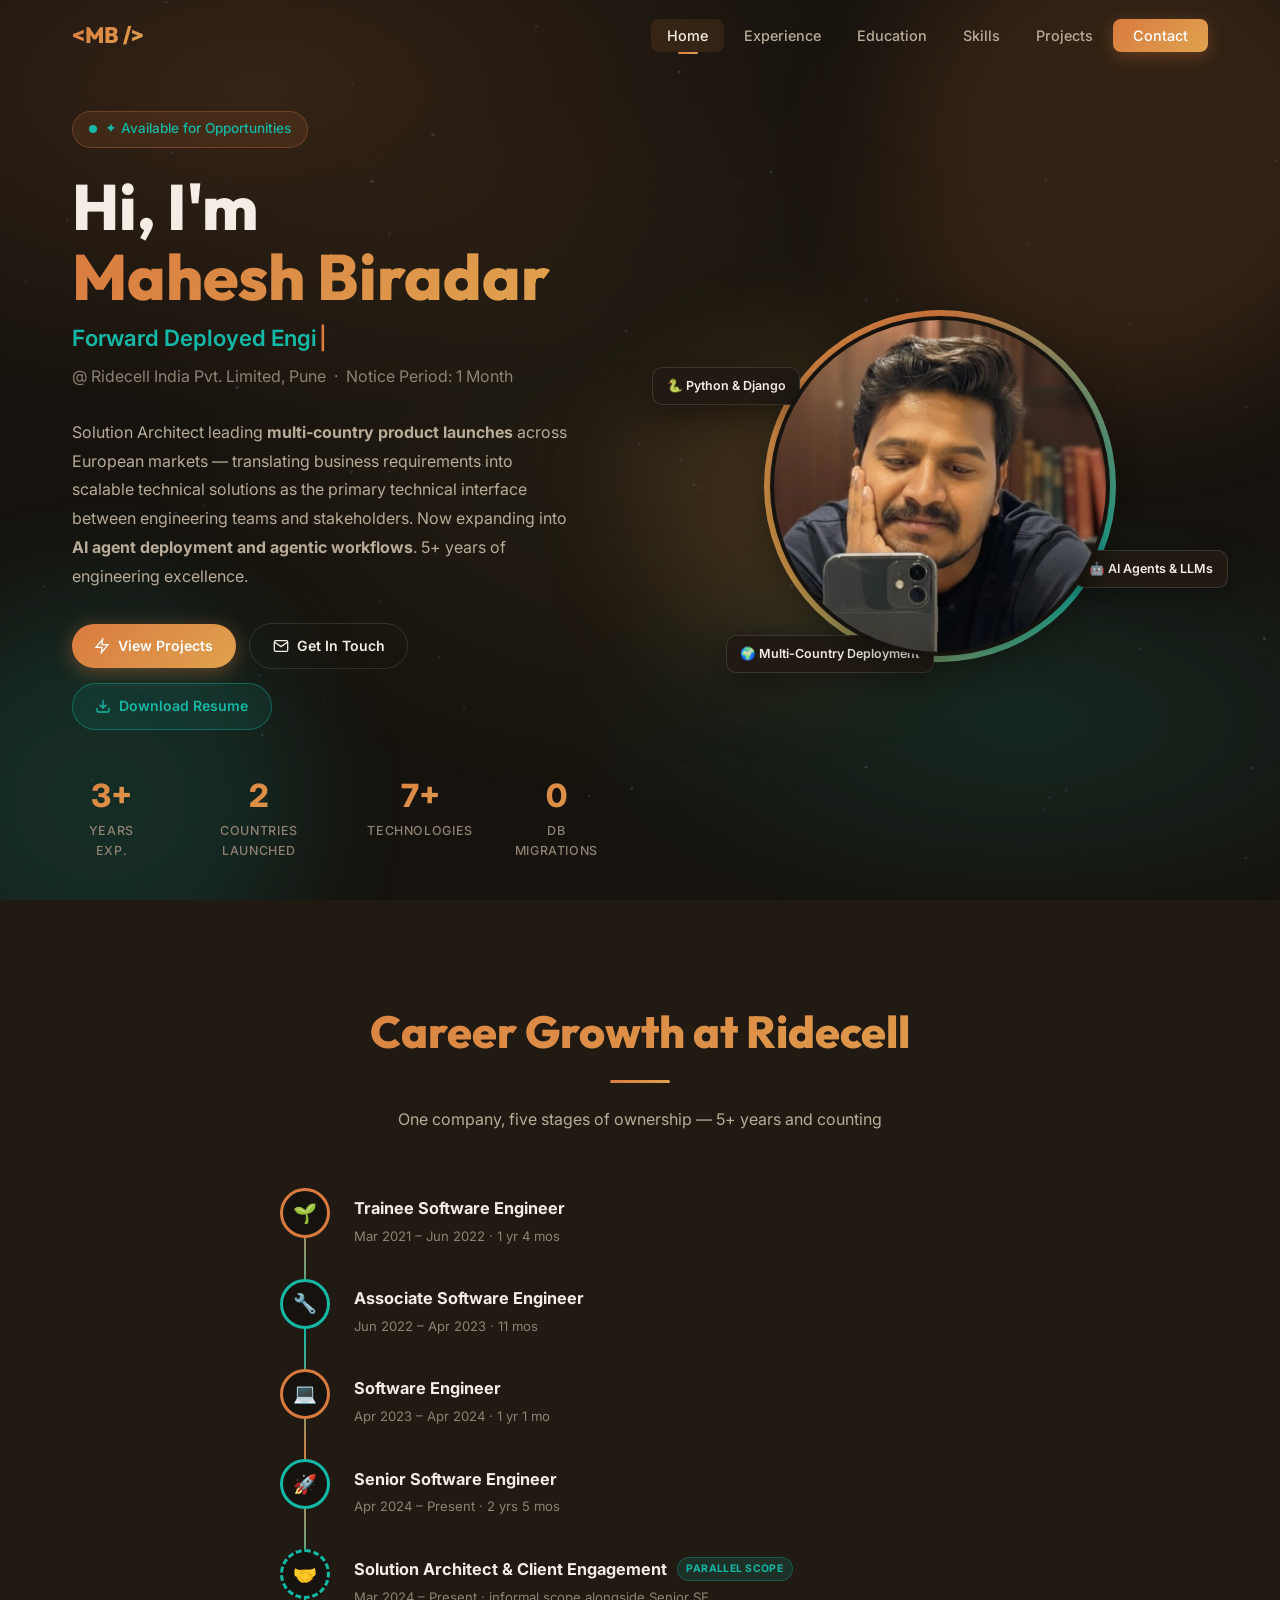
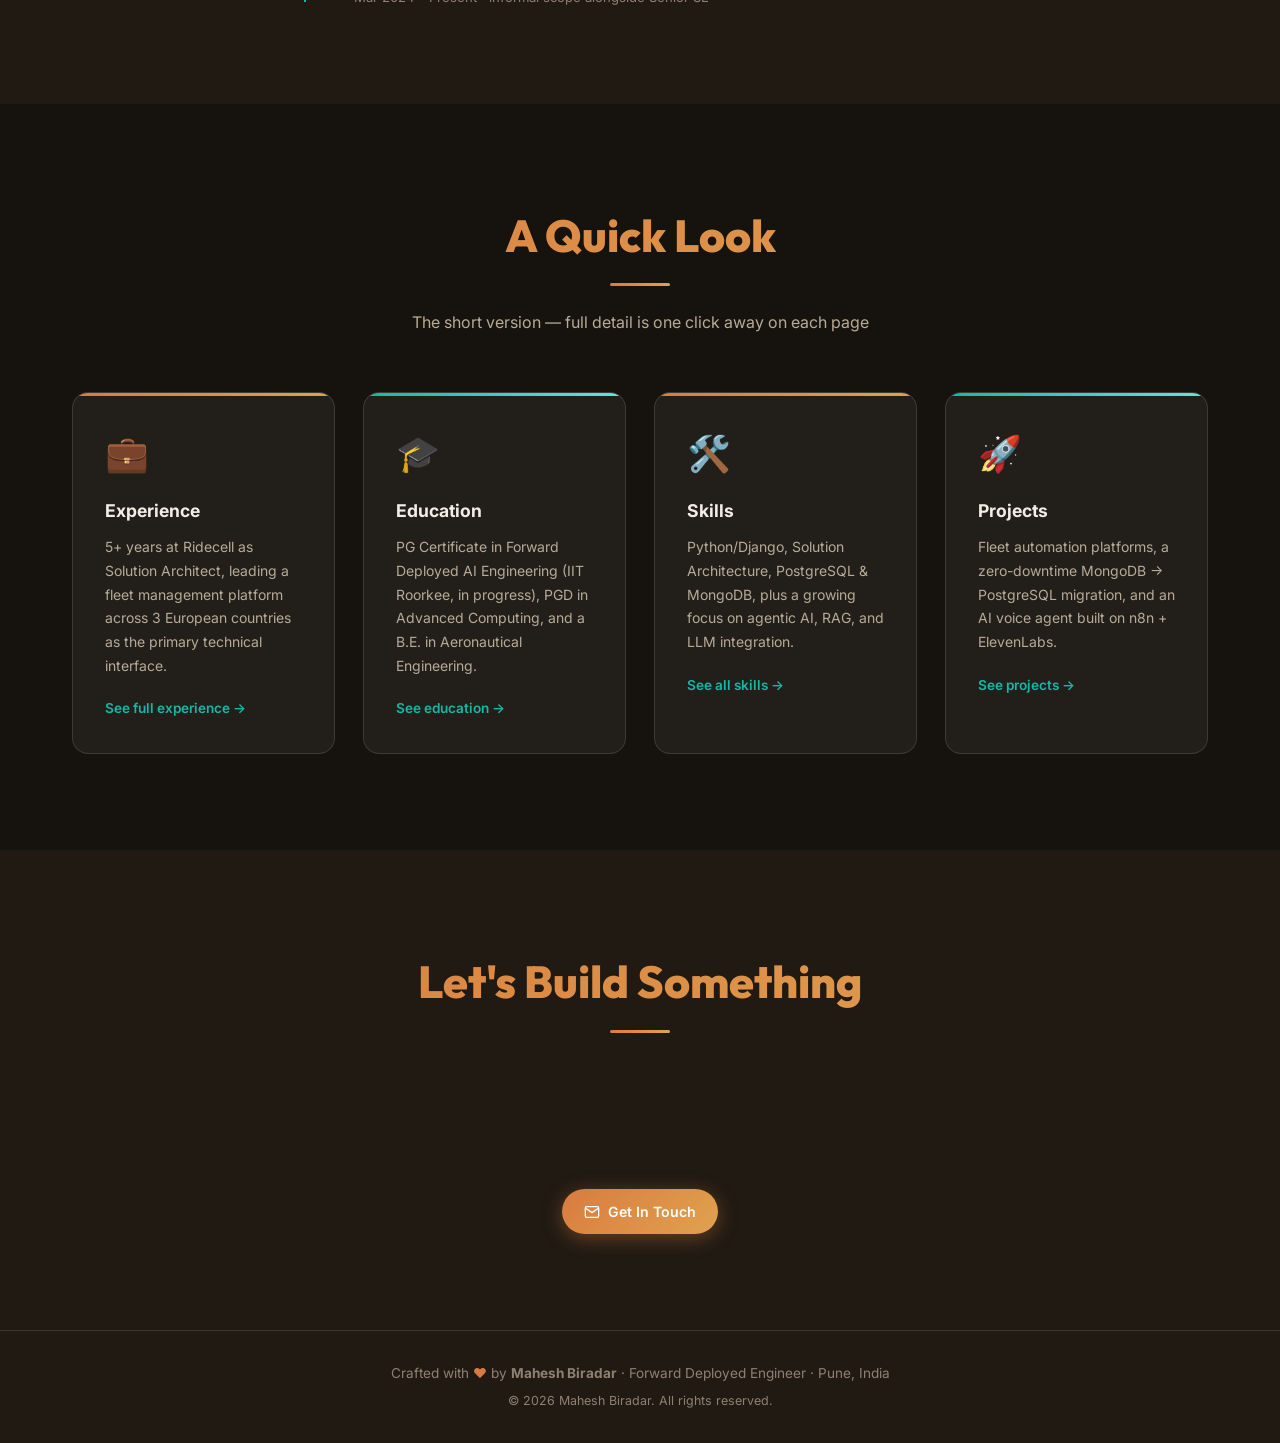
==== commit 30badbad: "Add career growth section on home page" ====
--- a/index.html
+++ b/index.html
@@ -125,8 +125,55 @@
     </div>
   </section>
 
+  <!-- ─── CAREER GROWTH ─── -->
+  <section id="growth" style="background: var(--bg-secondary);">
+    <div class="container">
+      <h2 class="section-title reveal">Career Growth at Ridecell</h2>
+      <span class="section-line reveal"></span>
+      <p class="section-subtitle reveal">One company, five stages of ownership — 5+ years and counting</p>
+
+      <div class="growth-timeline reveal">
+        <div class="growth-item reveal">
+          <div class="growth-dot">🌱</div>
+          <div class="growth-content">
+            <div class="growth-role">Trainee Software Engineer</div>
+            <div class="growth-period">Mar 2021 – Jun 2022 · 1 yr 4 mos</div>
+          </div>
+        </div>
+        <div class="growth-item reveal">
+          <div class="growth-dot">🔧</div>
+          <div class="growth-content">
+            <div class="growth-role">Associate Software Engineer</div>
+            <div class="growth-period">Jun 2022 – Apr 2023 · 11 mos</div>
+          </div>
+        </div>
+        <div class="growth-item reveal">
+          <div class="growth-dot">💻</div>
+          <div class="growth-content">
+            <div class="growth-role">Software Engineer</div>
+            <div class="growth-period">Apr 2023 – Apr 2024 · 1 yr 1 mo</div>
+          </div>
+        </div>
+        <div class="growth-item reveal">
+          <div class="growth-dot">🚀</div>
+          <div class="growth-content">
+            <div class="growth-role">Senior Software Engineer</div>
+            <div class="growth-period">Apr 2024 – Present · 2 yrs 5 mos</div>
+          </div>
+        </div>
+        <div class="growth-item growth-parallel reveal">
+          <div class="growth-dot">🤝</div>
+          <div class="growth-content">
+            <div class="growth-role">Solution Architect &amp; Client Engagement <span class="growth-tag">Parallel scope</span></div>
+            <div class="growth-period">Mar 2024 – Present · informal scope alongside Senior SE</div>
+          </div>
+        </div>
+      </div>
+    </div>
+  </section>
+
   <!-- ─── HIGHLIGHTS ─── -->
-  <section id="highlights" style="background: var(--bg-secondary);">
+  <section id="highlights">
     <div class="container">
       <h2 class="section-title reveal">A Quick Look</h2>
       <span class="section-line reveal"></span>
@@ -169,7 +216,7 @@
   </section>
 
   <!-- ─── CONTACT CTA ─── -->
-  <section id="contact-cta">
+  <section id="contact-cta" style="background: var(--bg-secondary);">
     <div class="container" style="text-align:center;">
       <h2 class="section-title reveal">Let's Build Something</h2>
       <span class="section-line reveal"></span>
--- a/style.css
+++ b/style.css
@@ -6,27 +6,27 @@
 
 /* ─── CSS Variables ─── */
 :root {
-  --bg-primary: #0a0e1a;
-  --bg-secondary: #141d35;
+  --bg-primary: #16130e;
+  --bg-secondary: #201a13;
   --bg-card: rgba(255,255,255,0.055);
   --bg-card-hover: rgba(255,255,255,0.095);
   --border-color: rgba(255,255,255,0.12);
-  --border-hover: rgba(99,179,237,0.55);
-
-  --accent-1: #6366f1;
-  --accent-2: #06b6d4;
-  --accent-3: #8b5cf6;
-  --accent-gradient: linear-gradient(135deg, #6366f1, #06b6d4);
-  --accent-gradient-2: linear-gradient(135deg, #8b5cf6, #6366f1);
-  --gold: #f59e0b;
-
-  --text-primary: #f5f8ff;
-  --text-secondary: #a3b3c9;
-  --text-muted: #7789a3;
+  --border-hover: rgba(217,123,63,0.55);
+
+  --accent-1: #d97b3f;
+  --accent-2: #14b8a6;
+  --accent-3: #e0a24f;
+  --accent-gradient: linear-gradient(135deg, #d97b3f, #e0a24f);
+  --accent-gradient-2: linear-gradient(135deg, #14b8a6, #5eead4);
+  --gold: #14b8a6;
+
+  --text-primary: #f3ede5;
+  --text-secondary: #b8ab98;
+  --text-muted: #8f8172;
 
   --nav-height: 72px;
   --transition: all 0.3s cubic-bezier(0.4, 0, 0.2, 1);
-  --shadow-glow: 0 0 40px rgba(99, 102, 241, 0.15);
+  --shadow-glow: 0 0 40px rgba(217,123,63,0.18);
   --shadow-card: 0 8px 32px rgba(0,0,0,0.4);
   --radius: 16px;
   --radius-sm: 10px;
@@ -56,9 +56,9 @@
   position: fixed;
   inset: 0;
   background:
-    radial-gradient(ellipse 80% 60% at 20% 10%, rgba(99,102,241,0.18) 0%, transparent 60%),
-    radial-gradient(ellipse 60% 40% at 80% 80%, rgba(6,182,212,0.15) 0%, transparent 60%),
-    radial-gradient(ellipse 50% 50% at 50% 50%, rgba(139,92,246,0.08) 0%, transparent 80%);
+    radial-gradient(ellipse 80% 60% at 20% 10%, rgba(217,123,63,0.16) 0%, transparent 60%),
+    radial-gradient(ellipse 60% 40% at 80% 80%, rgba(20,184,166,0.13) 0%, transparent 60%),
+    radial-gradient(ellipse 50% 50% at 50% 50%, rgba(224,162,79,0.07) 0%, transparent 80%);
   pointer-events: none;
   z-index: -1;
 }
@@ -107,7 +107,7 @@
 }
 
 nav.scrolled {
-  background: rgba(10, 14, 26, 0.85);
+  background: rgba(22, 19, 14, 0.85);
   backdrop-filter: blur(20px);
   border-bottom: 1px solid var(--border-color);
   box-shadow: 0 4px 30px rgba(0,0,0,0.3);
@@ -154,7 +154,7 @@
 .nav-links a:hover,
 .nav-links a.active {
   color: var(--text-primary);
-  background: rgba(99, 102, 241, 0.12);
+  background: rgba(217, 123, 63, 0.12);
 }
 
 .nav-links a.active::after {
@@ -174,7 +174,7 @@
   color: white !important;
   padding: 0.5rem 1.25rem !important;
   -webkit-text-fill-color: white !important;
-  box-shadow: 0 4px 15px rgba(99,102,241,0.3);
+  box-shadow: 0 4px 15px rgba(217,123,63,0.3);
 }
 
 .hamburger { display: none; flex-direction: column; gap: 5px; cursor: pointer; }
@@ -225,8 +225,8 @@
   display: inline-flex;
   align-items: center;
   gap: 0.5rem;
-  background: rgba(99,102,241,0.12);
-  border: 1px solid rgba(99,102,241,0.3);
+  background: rgba(217,123,63,0.12);
+  border: 1px solid rgba(217,123,63,0.3);
   border-radius: 50px;
   padding: 0.4rem 1rem;
   font-size: 0.85rem;
@@ -401,23 +401,23 @@
 .btn-primary {
   background: var(--accent-gradient);
   color: white;
-  box-shadow: 0 4px 20px rgba(99,102,241,0.4);
-}
-.btn-primary:hover { transform: translateY(-2px); box-shadow: 0 8px 30px rgba(99,102,241,0.5); }
+  box-shadow: 0 4px 20px rgba(217,123,63,0.4);
+}
+.btn-primary:hover { transform: translateY(-2px); box-shadow: 0 8px 30px rgba(217,123,63,0.5); }
 
 .btn-outline {
   background: transparent;
   color: var(--text-primary);
   border: 1px solid var(--border-color);
 }
-.btn-outline:hover { border-color: var(--accent-1); color: var(--accent-1); transform: translateY(-2px); background: rgba(99,102,241,0.05); }
+.btn-outline:hover { border-color: var(--accent-1); color: var(--accent-1); transform: translateY(-2px); background: rgba(217,123,63,0.05); }
 
 .btn-accent {
-  background: rgba(245,158,11,0.1);
+  background: rgba(20,184,166,0.1);
   color: var(--gold);
-  border: 1px solid rgba(245,158,11,0.4);
-}
-.btn-accent:hover { background: rgba(245,158,11,0.18); border-color: var(--gold); transform: translateY(-2px); box-shadow: 0 8px 24px rgba(245,158,11,0.2); }
+  border: 1px solid rgba(20,184,166,0.4);
+}
+.btn-accent:hover { background: rgba(20,184,166,0.18); border-color: var(--gold); transform: translateY(-2px); box-shadow: 0 8px 24px rgba(20,184,166,0.2); }
 
 /* ─── Cards ─── */
 .glass-card {
@@ -485,6 +485,12 @@
 
 .focus-card-title { font-size: 1.15rem; font-weight: 700; color: var(--text-primary); margin-bottom: 1rem; display: flex; align-items: center; gap: 0.6rem; }
 
+/* Current Focus / Awards read as a distinct "meta" card type — teal instead of the primary copper */
+.focus-card::before { background: var(--accent-gradient-2); }
+
+/* Alternate copper/teal across repeated card grids so adjacent cards don't repeat the same stripe */
+.edu-cards-grid > .edu-card:nth-child(even)::before { background: var(--accent-gradient-2); }
+
 /* ─── Experience Section ─── */
 .timeline { position: relative; }
 
@@ -516,7 +522,7 @@
   margin-top: 1rem;
   position: relative;
   z-index: 1;
-  box-shadow: 0 0 0 4px var(--bg-primary), 0 0 20px rgba(99,102,241,0.4);
+  box-shadow: 0 0 0 4px var(--bg-primary), 0 0 20px rgba(217,123,63,0.4);
   font-size: 1rem;
 }
 
@@ -530,16 +536,21 @@
 .timeline-company { font-size: 0.9rem; color: var(--accent-2); font-weight: 600; margin-bottom: 0.3rem; }
 .timeline-period {
   padding: 0.25rem 0.85rem;
-  background: rgba(99,102,241,0.12);
+  background: rgba(217,123,63,0.12);
   color: var(--accent-1);
   border-radius: 50px;
   font-size: 0.78rem;
   font-weight: 600;
   white-space: nowrap;
-  border: 1px solid rgba(99,102,241,0.25);
+  border: 1px solid rgba(217,123,63,0.25);
 }
 
 .timeline-desc { color: var(--text-secondary); font-size: 0.9rem; line-height: 1.8; }
+
+/* Alternate copper/teal accent down the timeline so cards don't all repeat the same stripe */
+.timeline-item:nth-child(even) .timeline-dot { background: var(--accent-gradient-2); box-shadow: 0 0 0 4px var(--bg-primary), 0 0 20px rgba(20,184,166,0.4); }
+.timeline-item:nth-child(even) .timeline-content::before { background: var(--accent-gradient-2); }
+.timeline-item:nth-child(even) .timeline-period { background: rgba(20,184,166,0.12); color: var(--accent-2); border-color: rgba(20,184,166,0.25); }
 
 .achievement-list { list-style: none; margin-top: 1rem; }
 .achievement-list li {
@@ -566,8 +577,8 @@
 .skill-chips { display: flex; flex-wrap: wrap; gap: 0.5rem; }
 .skill-chip {
   padding: 0.4rem 0.9rem;
-  background: rgba(99,102,241,0.08);
-  border: 1px solid rgba(99,102,241,0.2);
+  background: rgba(217,123,63,0.08);
+  border: 1px solid rgba(217,123,63,0.2);
   border-radius: 50px;
   font-size: 0.8rem;
   font-weight: 500;
@@ -575,10 +586,10 @@
   transition: var(--transition);
   cursor: default;
 }
-.skill-chip:hover { background: rgba(99,102,241,0.2); border-color: var(--accent-1); color: var(--text-primary); transform: translateY(-2px); }
-
-.skill-chip.primary { background: rgba(6,182,212,0.1); border-color: rgba(6,182,212,0.3); color: var(--accent-2); }
-.skill-chip.primary:hover { background: rgba(6,182,212,0.2); }
+.skill-chip:hover { background: rgba(217,123,63,0.2); border-color: var(--accent-1); color: var(--text-primary); transform: translateY(-2px); }
+
+.skill-chip.primary { background: rgba(20,184,166,0.1); border-color: rgba(20,184,166,0.3); color: var(--accent-2); }
+.skill-chip.primary:hover { background: rgba(20,184,166,0.2); }
 
 .skill-bar-item { margin-bottom: 1rem; }
 .skill-bar-header { display: flex; justify-content: space-between; margin-bottom: 0.4rem; font-size: 0.85rem; color: var(--text-secondary); }
@@ -586,6 +597,8 @@
 .skill-bar-track { height: 6px; background: rgba(255,255,255,0.06); border-radius: 3px; overflow: hidden; }
 .skill-bar-fill { height: 100%; background: var(--accent-gradient); border-radius: 3px; width: 0; transition: width 1.2s cubic-bezier(0.4, 0, 0.2, 1); }
 
+.skills-categories > .skill-category:nth-child(even)::before { background: var(--accent-gradient-2); }
+
 /* ─── Projects Section ─── */
 .projects-grid { display: grid; grid-template-columns: repeat(auto-fit, minmax(320px, 1fr)); gap: 1.75rem; }
 
@@ -597,11 +610,67 @@
 .project-desc { color: var(--text-secondary); font-size: 0.875rem; line-height: 1.7; margin-bottom: 1.25rem; }
 
 .project-tags { display: flex; flex-wrap: wrap; gap: 0.4rem; margin-bottom: 1.25rem; }
-.project-tag { padding: 0.25rem 0.65rem; background: rgba(139,92,246,0.1); border: 1px solid rgba(139,92,246,0.25); border-radius: 4px; font-size: 0.75rem; color: var(--accent-3); font-weight: 500; }
+.project-tag { padding: 0.25rem 0.65rem; background: rgba(224,162,79,0.1); border: 1px solid rgba(224,162,79,0.25); border-radius: 4px; font-size: 0.75rem; color: var(--accent-3); font-weight: 500; }
 
 .project-links { display: flex; gap: 0.75rem; }
 .project-link { display: inline-flex; align-items: center; gap: 0.4rem; color: var(--text-muted); font-size: 0.825rem; text-decoration: none; transition: var(--transition); }
 .project-link:hover { color: var(--accent-2); }
+
+.projects-grid > .project-card:nth-child(even)::before { background: var(--accent-gradient-2); }
+
+/* ─── Career Growth Timeline (Home page) ─── */
+.growth-timeline { position: relative; max-width: 720px; margin: 0 auto; }
+.growth-timeline.reveal { opacity: 1; transform: none; transition: none; }
+
+.growth-timeline::before {
+  content: '';
+  position: absolute;
+  left: 24px;
+  top: 6px; bottom: 6px;
+  width: 2px;
+  background: linear-gradient(to bottom, var(--accent-1), var(--accent-2), var(--accent-1), var(--accent-2));
+  transform: scaleY(0);
+  transform-origin: top;
+  transition: transform 1.4s cubic-bezier(0.4, 0, 0.2, 1) 0.15s;
+}
+.growth-timeline.visible::before { transform: scaleY(1); }
+
+.growth-item { display: flex; gap: 1.5rem; margin-bottom: 2rem; position: relative; }
+.growth-item:last-child { margin-bottom: 0; }
+
+.growth-dot {
+  width: 50px;
+  height: 50px;
+  border-radius: 50%;
+  background: var(--bg-primary);
+  border: 3px solid var(--accent-1);
+  display: flex;
+  align-items: center;
+  justify-content: center;
+  font-size: 1.2rem;
+  flex-shrink: 0;
+  position: relative;
+  z-index: 1;
+  transition: var(--transition);
+}
+.growth-item:nth-child(even) .growth-dot { border-color: var(--accent-2); }
+.growth-item.growth-parallel .growth-dot { border-style: dashed; border-color: var(--accent-2); }
+
+.growth-content { flex: 1; padding-top: 0.4rem; }
+.growth-role { font-size: 1.02rem; font-weight: 700; color: var(--text-primary); display: flex; align-items: center; gap: 0.6rem; flex-wrap: wrap; text-align: left; }
+.growth-period { font-size: 0.82rem; color: var(--text-muted); margin-top: 0.3rem; text-align: left; }
+
+.growth-tag {
+  font-size: 0.65rem;
+  font-weight: 700;
+  text-transform: uppercase;
+  letter-spacing: 0.04em;
+  padding: 0.18rem 0.55rem;
+  border-radius: 20px;
+  background: rgba(20,184,166,0.14);
+  border: 1px solid rgba(20,184,166,0.3);
+  color: var(--accent-2);
+}
 
 /* ─── Highlights Section (Home page teasers) ─── */
 .highlights-grid { display: grid; grid-template-columns: repeat(auto-fit, minmax(250px, 1fr)); gap: 1.75rem; }
@@ -621,6 +690,8 @@
 .highlight-desc { color: var(--text-secondary); font-size: 0.875rem; line-height: 1.7; margin-bottom: 1.1rem; }
 .highlight-link { color: var(--accent-2); font-size: 0.85rem; font-weight: 600; transition: var(--transition); }
 .highlight-card:hover .highlight-link { color: var(--accent-1); }
+
+.highlights-grid > .highlight-card:nth-child(even)::before { background: var(--accent-gradient-2); }
 
 /* ─── Contact CTA Section (Home page) ─── */
 #contact-cta .section-subtitle { max-width: 640px; margin-left: auto; margin-right: auto; }
@@ -652,6 +723,7 @@
 
 /* Contact Form */
 .contact-form-card { padding: 2rem; }
+.contact-form-card::before { background: var(--accent-gradient-2); }
 .contact-form-card h3 { font-size: 1.2rem; margin-bottom: 1.5rem; color: var(--text-primary); }
 
 .form-group { margin-bottom: 1.25rem; }
@@ -673,8 +745,8 @@
 .form-group input:focus,
 .form-group textarea:focus {
   border-color: var(--accent-1);
-  background: rgba(99,102,241,0.05);
-  box-shadow: 0 0 0 3px rgba(99,102,241,0.1);
+  background: rgba(217,123,63,0.05);
+  box-shadow: 0 0 0 3px rgba(217,123,63,0.1);
 }
 .form-group textarea { min-height: 130px; }
 
@@ -734,7 +806,7 @@
     position: fixed;
     top: var(--nav-height);
     left: 0; right: 0;
-    background: rgba(10,14,26,0.97);
+    background: rgba(22,19,14,0.97);
     padding: 1.5rem;
     backdrop-filter: blur(20px);
     border-bottom: 1px solid var(--border-color);
@@ -745,4 +817,7 @@
   .hero-stats { gap: 1rem; }
   .profile-glow-wrap { width: 220px; height: 220px; }
   .tf-1, .tf-2, .tf-3 { display: none; }
-}
+  .growth-item { gap: 1rem; }
+  .growth-dot { width: 40px; height: 40px; font-size: 1rem; }
+  .growth-timeline::before { left: 19px; }
+}
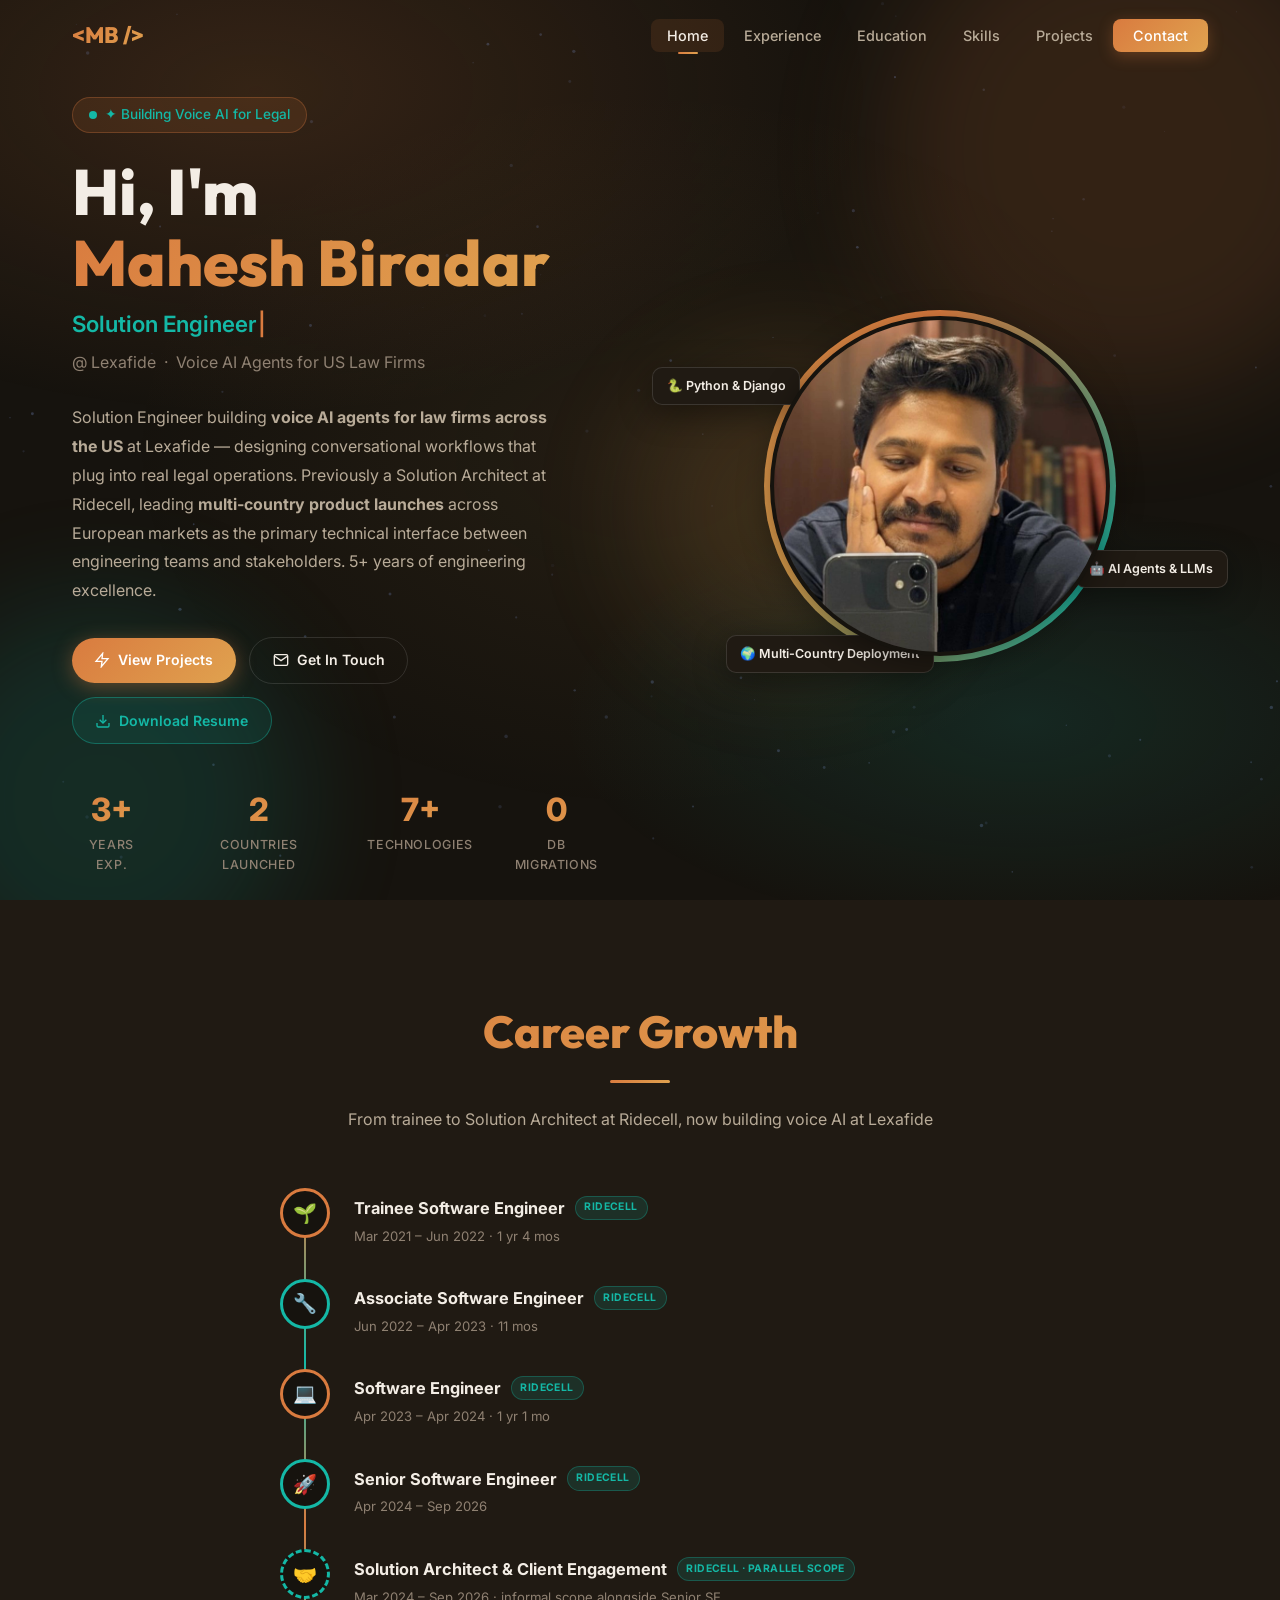
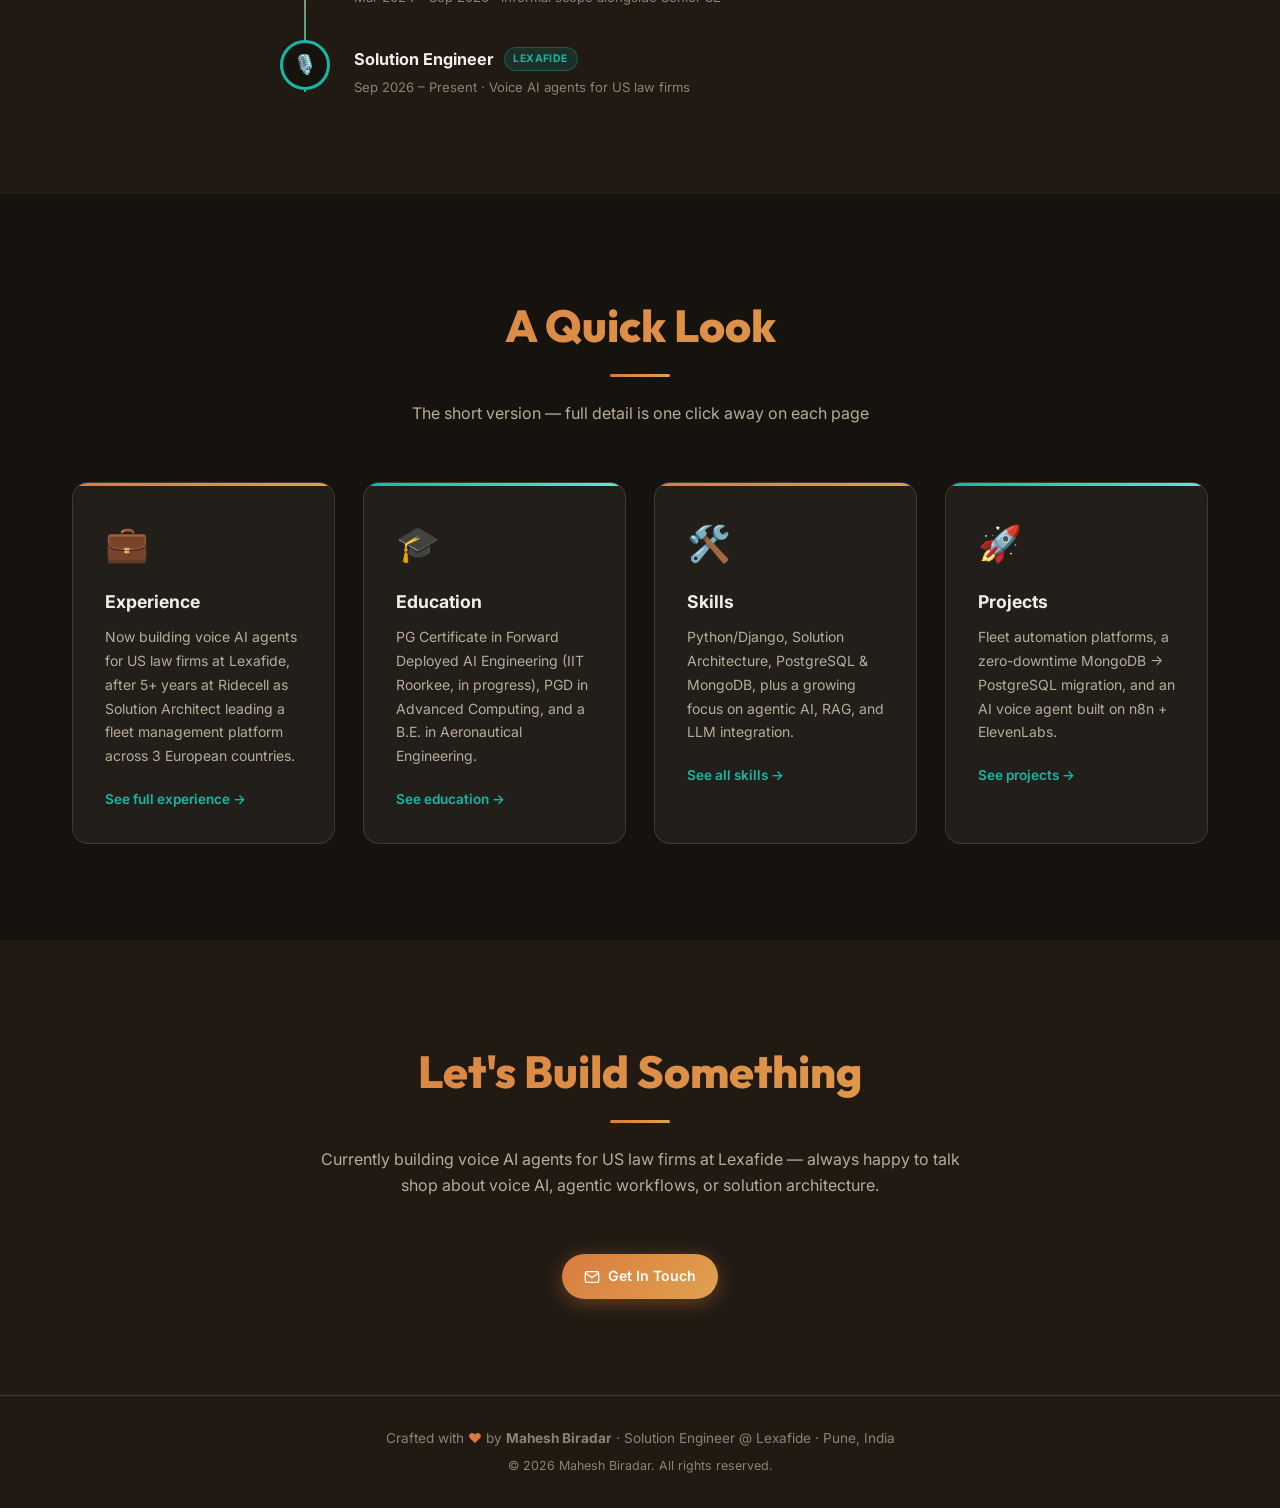
==== commit 4e25af15: "Update new role and company" ====
--- a/index.html
+++ b/index.html
@@ -4,14 +4,14 @@
 <head>
   <meta charset="UTF-8" />
   <meta name="viewport" content="width=device-width, initial-scale=1.0" />
-  <title>Mahesh Biradar — Forward Deployed Engineer | Solutions Engineer</title>
+  <title>Mahesh Biradar — Solution Engineer | Voice AI for Law Firms</title>
   <meta name="description"
-    content="Portfolio of Mahesh Biradar, Forward Deployed Engineer / Solutions Engineer with 5+ years leading multi-country solution architecture, API integration, and AI agent deployment at Ridecell India." />
+    content="Portfolio of Mahesh Biradar, Solution Engineer at Lexafide building voice AI agents for U.S. law firms. 5+ years of engineering experience, including multi-country solution architecture and API integration at Ridecell India." />
   <meta name="keywords"
-    content="Mahesh Biradar, Forward Deployed Engineer, Solutions Engineer, Solution Architect, Python Developer, Django, PostgreSQL, Microservices, AI Agents, Agentic AI, Ridecell" />
-  <meta property="og:title" content="Mahesh Biradar — Forward Deployed Engineer | Solutions Engineer" />
+    content="Mahesh Biradar, Solution Engineer, Forward Deployed Engineer, Solutions Engineer, Solution Architect, Voice AI, Voice Agents, Legal Tech, Lexafide, Python Developer, Django, PostgreSQL, Microservices, AI Agents, Agentic AI, Ridecell" />
+  <meta property="og:title" content="Mahesh Biradar — Solution Engineer | Voice AI for Law Firms" />
   <meta property="og:description"
-    content="Senior technical professional with 5+ years leading multi-country product launches as a Solution Architect, now expanding into AI agent deployment and enterprise automation." />
+    content="Solution Engineer at Lexafide building voice AI agents for U.S. law firms, with 5+ years leading multi-country product launches as a Solution Architect at Ridecell." />
   <link rel="stylesheet" href="style.css" />
   <link rel="icon"
     href="data:image/svg+xml,<svg xmlns='http://www.w3.org/2000/svg' viewBox='0 0 100 100'><text y='.9em' font-size='90'>⚡</text></svg>" />
@@ -49,21 +49,22 @@
     <div class="hero-inner">
       <div class="hero-content">
         <div class="hero-badge">
-          ✦ Available for Opportunities
+          ✦ Building Voice AI for Legal
         </div>
         <h1 class="hero-name">
           Hi, I'm<br /><span>Mahesh Biradar</span>
         </h1>
         <div class="hero-role">
-          <strong><span id="typed-text">Forward Deployed Engineer</span><span
+          <strong><span id="typed-text">Solution Engineer</span><span
               style="color:var(--accent-1);animation:pulse 1s infinite;display:inline-block;margin-left:2px;">|</span></strong>
         </div>
-        <div class="hero-company">@ Ridecell India Pvt. Limited, Pune &nbsp;·&nbsp; Notice Period: 1 Month</div>
+        <div class="hero-company">@ Lexafide &nbsp;·&nbsp; Voice AI Agents for US Law Firms</div>
         <p class="hero-description">
-          Solution Architect leading <strong>multi-country product launches</strong> across European markets —
-          translating business requirements into scalable technical solutions as the primary technical interface
-          between engineering teams and stakeholders. Now expanding into <strong>AI agent deployment and agentic
-          workflows</strong>. 5+ years of engineering excellence.
+          Solution Engineer building <strong>voice AI agents for law firms across the US</strong> at Lexafide —
+          designing conversational workflows that plug into real legal operations. Previously a Solution Architect
+          at Ridecell, leading <strong>multi-country product launches</strong> across European markets as the
+          primary technical interface between engineering teams and stakeholders. 5+ years of engineering
+          excellence.
         </p>
         <div class="hero-buttons">
           <a href="projects.html" class="btn btn-primary">
@@ -128,44 +129,51 @@
   <!-- ─── CAREER GROWTH ─── -->
   <section id="growth" style="background: var(--bg-secondary);">
     <div class="container">
-      <h2 class="section-title reveal">Career Growth at Ridecell</h2>
+      <h2 class="section-title reveal">Career Growth</h2>
       <span class="section-line reveal"></span>
-      <p class="section-subtitle reveal">One company, five stages of ownership — 5+ years and counting</p>
+      <p class="section-subtitle reveal">From trainee to Solution Architect at Ridecell, now building voice AI at Lexafide</p>
 
       <div class="growth-timeline reveal">
         <div class="growth-item reveal">
           <div class="growth-dot">🌱</div>
           <div class="growth-content">
-            <div class="growth-role">Trainee Software Engineer</div>
+            <div class="growth-role">Trainee Software Engineer <span class="growth-tag">Ridecell</span></div>
             <div class="growth-period">Mar 2021 – Jun 2022 · 1 yr 4 mos</div>
           </div>
         </div>
         <div class="growth-item reveal">
           <div class="growth-dot">🔧</div>
           <div class="growth-content">
-            <div class="growth-role">Associate Software Engineer</div>
+            <div class="growth-role">Associate Software Engineer <span class="growth-tag">Ridecell</span></div>
             <div class="growth-period">Jun 2022 – Apr 2023 · 11 mos</div>
           </div>
         </div>
         <div class="growth-item reveal">
           <div class="growth-dot">💻</div>
           <div class="growth-content">
-            <div class="growth-role">Software Engineer</div>
+            <div class="growth-role">Software Engineer <span class="growth-tag">Ridecell</span></div>
             <div class="growth-period">Apr 2023 – Apr 2024 · 1 yr 1 mo</div>
           </div>
         </div>
         <div class="growth-item reveal">
           <div class="growth-dot">🚀</div>
           <div class="growth-content">
-            <div class="growth-role">Senior Software Engineer</div>
-            <div class="growth-period">Apr 2024 – Present · 2 yrs 5 mos</div>
+            <div class="growth-role">Senior Software Engineer <span class="growth-tag">Ridecell</span></div>
+            <div class="growth-period">Apr 2024 – Sep 2026</div>
           </div>
         </div>
         <div class="growth-item growth-parallel reveal">
           <div class="growth-dot">🤝</div>
           <div class="growth-content">
-            <div class="growth-role">Solution Architect &amp; Client Engagement <span class="growth-tag">Parallel scope</span></div>
-            <div class="growth-period">Mar 2024 – Present · informal scope alongside Senior SE</div>
+            <div class="growth-role">Solution Architect &amp; Client Engagement <span class="growth-tag">Ridecell · Parallel scope</span></div>
+            <div class="growth-period">Mar 2024 – Sep 2026 · informal scope alongside Senior SE</div>
+          </div>
+        </div>
+        <div class="growth-item reveal">
+          <div class="growth-dot">🎙️</div>
+          <div class="growth-content">
+            <div class="growth-role">Solution Engineer <span class="growth-tag">Lexafide</span></div>
+            <div class="growth-period">Sep 2026 – Present · Voice AI agents for US law firms</div>
           </div>
         </div>
       </div>
@@ -183,8 +191,8 @@
         <a href="experience.html" class="glass-card highlight-card reveal">
           <div class="highlight-icon">💼</div>
           <div class="highlight-title">Experience</div>
-          <p class="highlight-desc">5+ years at Ridecell as Solution Architect, leading a fleet management platform
-            across 3 European countries as the primary technical interface.</p>
+          <p class="highlight-desc">Now building voice AI agents for US law firms at Lexafide, after 5+ years at
+            Ridecell as Solution Architect leading a fleet management platform across 3 European countries.</p>
           <span class="highlight-link">See full experience →</span>
         </a>
 
@@ -221,8 +229,8 @@
       <h2 class="section-title reveal">Let's Build Something</h2>
       <span class="section-line reveal"></span>
       <p class="section-subtitle reveal">
-        Open to Forward Deployed Engineer, Solutions Engineer, and Solutions Architect roles — always happy to talk
-        shop about Python, distributed systems, or AI agent deployment.
+        Currently building voice AI agents for US law firms at Lexafide — always happy to talk shop about voice AI,
+        agentic workflows, or solution architecture.
       </p>
       <a href="contact.html" class="btn btn-primary reveal">
         <svg width="16" height="16" viewBox="0 0 24 24" fill="none" stroke="currentColor" stroke-width="2">
@@ -236,7 +244,7 @@
 
   <!-- ─── FOOTER ─── -->
   <footer>
-    <p>Crafted with <span>♥</span> by <strong>Mahesh Biradar</strong> · Forward Deployed Engineer · Pune, India</p>
+    <p>Crafted with <span>♥</span> by <strong>Mahesh Biradar</strong> · Solution Engineer @ Lexafide · Pune, India</p>
     <p style="margin-top:0.4rem;font-size:0.78rem;">© 2026 Mahesh Biradar. All rights reserved.</p>
   </footer>
 
--- a/style.css
+++ b/style.css
@@ -570,6 +570,8 @@
 .skill-category {
   padding: 1.75rem;
 }
+
+.skill-category-wide { grid-column: span 2; }
 
 .skill-cat-icon { font-size: 2rem; margin-bottom: 0.75rem; }
 .skill-cat-title { font-size: 1rem; font-weight: 700; margin-bottom: 1.25rem; color: var(--text-primary); }
@@ -814,6 +816,7 @@
   }
   section { padding: 4rem 0; }
   .skills-categories { grid-template-columns: 1fr; }
+  .skill-category-wide { grid-column: span 1; }
   .hero-stats { gap: 1rem; }
   .profile-glow-wrap { width: 220px; height: 220px; }
   .tf-1, .tf-2, .tf-3 { display: none; }
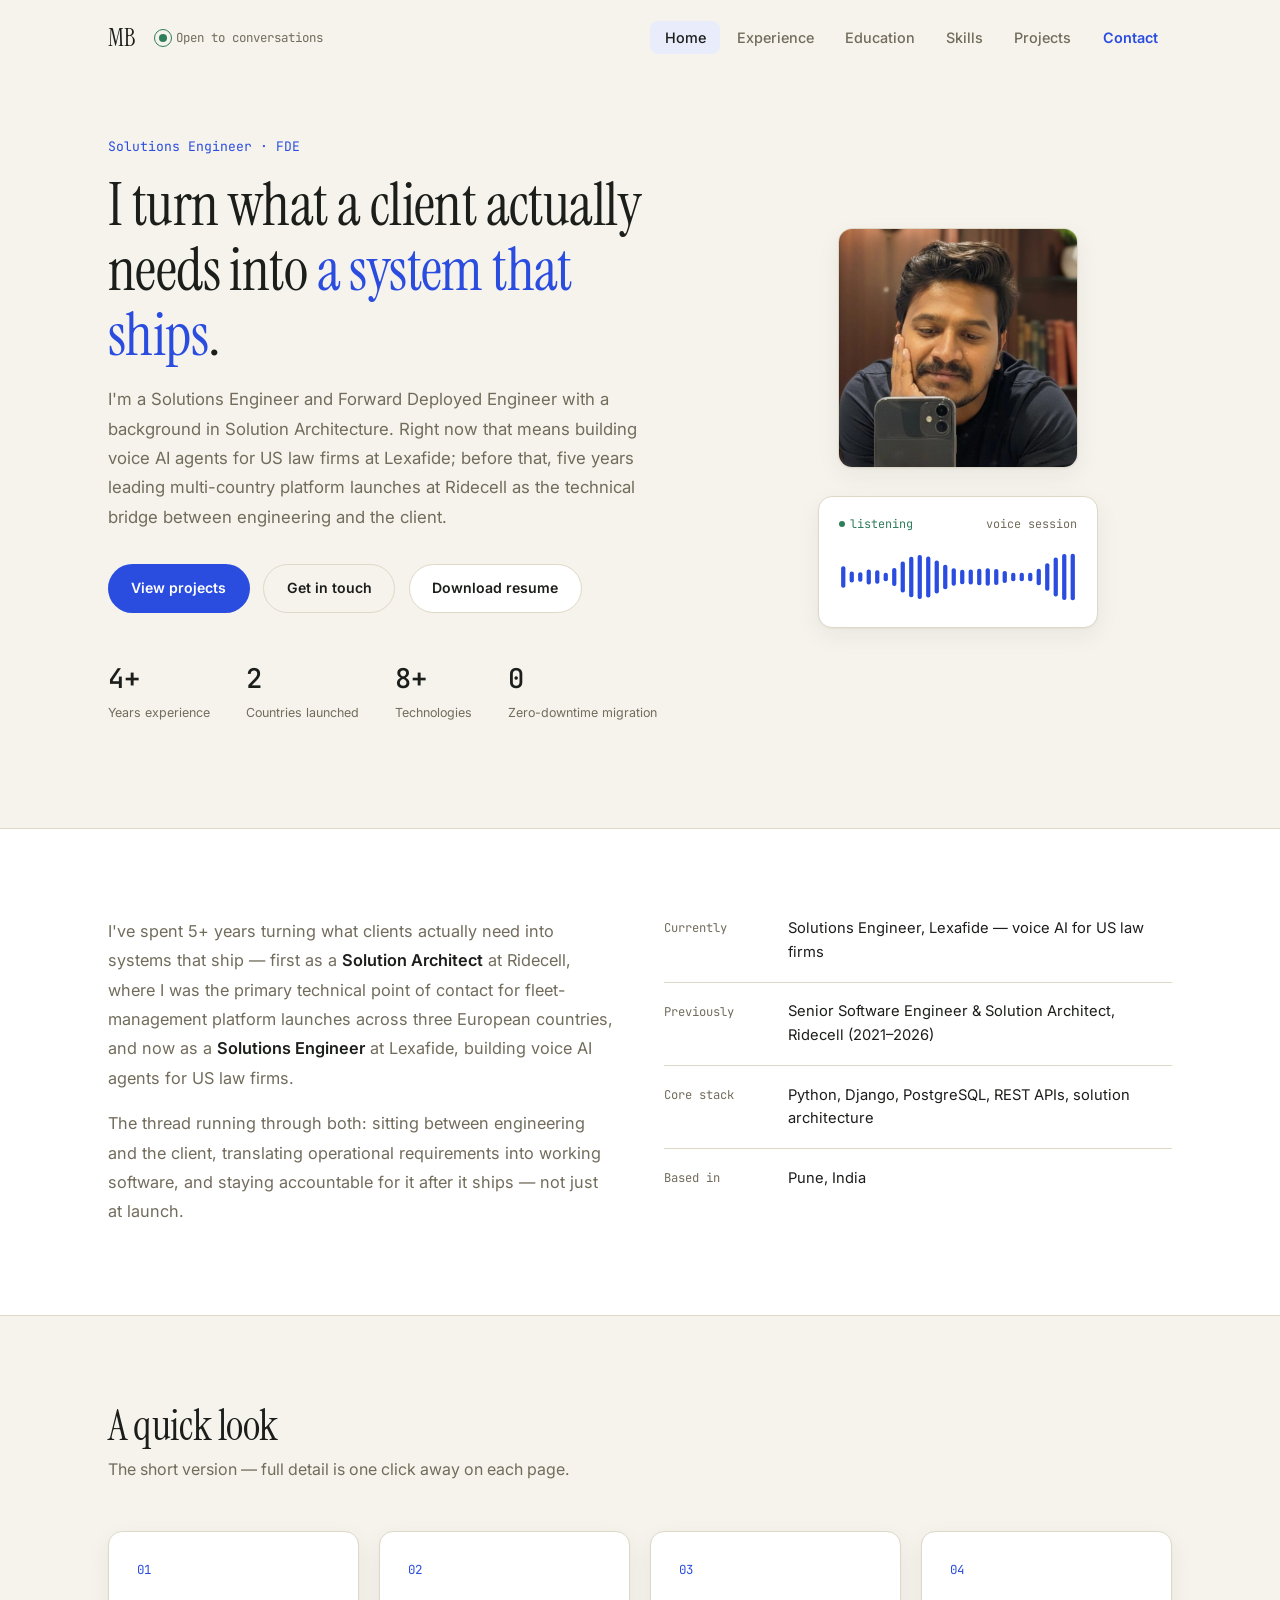
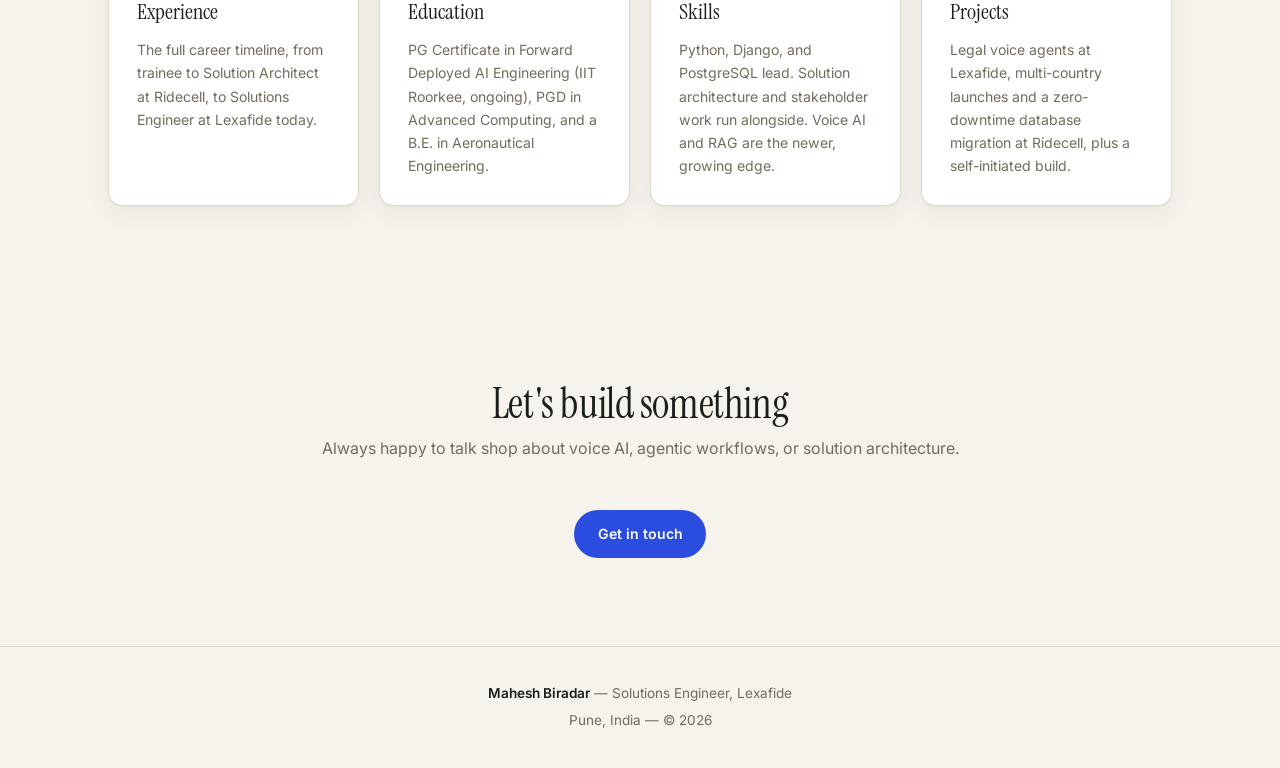
==== commit 8d756ea7: "New design for UI/UX" ====
--- a/index.html
+++ b/index.html
@@ -4,14 +4,14 @@
 <head>
   <meta charset="UTF-8" />
   <meta name="viewport" content="width=device-width, initial-scale=1.0" />
-  <title>Mahesh Biradar — Solution Engineer | Voice AI for Law Firms</title>
+  <title>Mahesh Biradar — Solutions Engineer</title>
   <meta name="description"
-    content="Portfolio of Mahesh Biradar, Solution Engineer at Lexafide building voice AI agents for U.S. law firms. 5+ years of engineering experience, including multi-country solution architecture and API integration at Ridecell India." />
+    content="Mahesh Biradar is a Solutions Engineer and Forward Deployed Engineer with a background in Solution Architecture — currently building voice AI agents for US law firms at Lexafide, after 5+ years shipping multi-country platforms at Ridecell." />
   <meta name="keywords"
-    content="Mahesh Biradar, Solution Engineer, Forward Deployed Engineer, Solutions Engineer, Solution Architect, Voice AI, Voice Agents, Legal Tech, Lexafide, Python Developer, Django, PostgreSQL, Microservices, AI Agents, Agentic AI, Ridecell" />
-  <meta property="og:title" content="Mahesh Biradar — Solution Engineer | Voice AI for Law Firms" />
+    content="Mahesh Biradar, Solutions Engineer, Forward Deployed Engineer, Solution Architect, Senior Software Engineer, Voice AI, Lexafide, Python, Django, PostgreSQL, Ridecell" />
+  <meta property="og:title" content="Mahesh Biradar — Solutions Engineer" />
   <meta property="og:description"
-    content="Solution Engineer at Lexafide building voice AI agents for U.S. law firms, with 5+ years leading multi-country product launches as a Solution Architect at Ridecell." />
+    content="I turn what a client actually needs into a system that ships. Solutions Engineer at Lexafide, formerly Solution Architect at Ridecell." />
   <link rel="stylesheet" href="style.css" />
   <link rel="icon"
     href="data:image/svg+xml,<svg xmlns='http://www.w3.org/2000/svg' viewBox='0 0 100 100'><text y='.9em' font-size='90'>⚡</text></svg>" />
@@ -19,13 +19,16 @@
 
 <body>
 
-  <!-- Particle Canvas -->
-  <canvas id="particle-canvas" style="position:fixed;inset:0;pointer-events:none;z-index:0;opacity:0.4;"></canvas>
-
   <!-- ─── NAVIGATION ─── -->
   <nav>
     <div class="nav-container">
-      <a href="index.html" class="nav-logo">&lt;MB /&gt;</a>
+      <div class="nav-left">
+        <a href="index.html" class="nav-logo">MB</a>
+        <div class="nav-status">
+          <span class="status-dot"></span>
+          Open to conversations
+        </div>
+      </div>
       <ul class="nav-links">
         <li><a href="index.html">Home</a></li>
         <li><a href="experience.html">Experience</a></li>
@@ -42,62 +45,32 @@
 
   <!-- ─── HOME / HERO ─── -->
   <section id="home">
-    <div class="hero-orb hero-orb-1"></div>
-    <div class="hero-orb hero-orb-2"></div>
-    <div class="hero-orb hero-orb-3"></div>
-
     <div class="hero-inner">
       <div class="hero-content">
-        <div class="hero-badge">
-          ✦ Building Voice AI for Legal
-        </div>
-        <h1 class="hero-name">
-          Hi, I'm<br /><span>Mahesh Biradar</span>
-        </h1>
-        <div class="hero-role">
-          <strong><span id="typed-text">Solution Engineer</span><span
-              style="color:var(--accent-1);animation:pulse 1s infinite;display:inline-block;margin-left:2px;">|</span></strong>
-        </div>
-        <div class="hero-company">@ Lexafide &nbsp;·&nbsp; Voice AI Agents for US Law Firms</div>
-        <p class="hero-description">
-          Solution Engineer building <strong>voice AI agents for law firms across the US</strong> at Lexafide —
-          designing conversational workflows that plug into real legal operations. Previously a Solution Architect
-          at Ridecell, leading <strong>multi-country product launches</strong> across European markets as the
-          primary technical interface between engineering teams and stakeholders. 5+ years of engineering
-          excellence.
+        <div class="eyebrow reveal">Solutions Engineer · FDE</div>
+        <h1 class="hero-name reveal">I turn what a client actually needs into <span class="accent">a system that
+            ships</span>.</h1>
+        <p class="hero-description reveal">
+          I'm a Solutions Engineer and Forward Deployed Engineer with a background in Solution Architecture.
+          Right now that means building voice AI agents for US law firms at Lexafide; before that, five years
+          leading multi-country platform launches at Ridecell as the technical bridge between engineering and
+          the client.
         </p>
-        <div class="hero-buttons">
-          <a href="projects.html" class="btn btn-primary">
-            <svg width="16" height="16" viewBox="0 0 24 24" fill="none" stroke="currentColor" stroke-width="2">
-              <polygon points="13 2 3 14 12 14 11 22 21 10 12 10 13 2" />
-            </svg>
-            View Projects
-          </a>
-          <a href="contact.html" class="btn btn-outline">
-            <svg width="16" height="16" viewBox="0 0 24 24" fill="none" stroke="currentColor" stroke-width="2">
-              <path d="M4 4h16c1.1 0 2 .9 2 2v12c0 1.1-.9 2-2 2H4c-1.1 0-2-.9-2-2V6c0-1.1.9-2 2-2z" />
-              <polyline points="22,6 12,13 2,6" />
-            </svg>
-            Get In Touch
-          </a>
-          <a href="Mahesh_Biradar_Resume.pdf" download="Mahesh_Biradar_Resume.pdf" class="btn btn-accent">
-            <svg width="16" height="16" viewBox="0 0 24 24" fill="none" stroke="currentColor" stroke-width="2">
-              <path d="M21 15v4a2 2 0 0 1-2 2H5a2 2 0 0 1-2-2v-4" />
-              <polyline points="7 10 12 15 17 10" />
-              <line x1="12" y1="15" x2="12" y2="3" />
-            </svg>
-            Download Resume
-          </a>
+        <div class="hero-buttons reveal">
+          <a href="projects.html" class="btn btn-primary">View projects</a>
+          <a href="contact.html" class="btn btn-outline">Get in touch</a>
+          <a href="Mahesh_Biradar_Resume.pdf" download="Mahesh_Biradar_Resume.pdf" class="btn btn-ghost">Download
+            resume</a>
         </div>
 
-        <div class="hero-stats">
+        <div class="hero-stats reveal">
           <div class="stat-item">
             <div class="stat-num" data-target="5" data-suffix="+">0+</div>
-            <div class="stat-label">Years Exp.</div>
+            <div class="stat-label">Years experience</div>
           </div>
           <div class="stat-item">
             <div class="stat-num" data-target="3" data-suffix="">0</div>
-            <div class="stat-label">Countries Launched</div>
+            <div class="stat-label">Countries launched</div>
           </div>
           <div class="stat-item">
             <div class="stat-num" data-target="10" data-suffix="+">0+</div>
@@ -105,76 +78,58 @@
           </div>
           <div class="stat-item">
             <div class="stat-num" data-target="1" data-suffix="">0</div>
-            <div class="stat-label">DB Migrations</div>
+            <div class="stat-label">Zero-downtime migration</div>
           </div>
         </div>
       </div>
 
-      <div class="hero-image-container">
-        <div class="profile-glow-wrap">
-          <div class="profile-glow-ring"></div>
-          <div class="profile-img-frame">
-            <img src="profile.jpeg" alt="Mahesh Biradar — Senior Software Engineer" />
+      <div class="hero-visual reveal">
+        <div class="profile-frame">
+          <img src="profile.jpeg" alt="Mahesh Biradar" />
+        </div>
+        <div class="waveform-card">
+          <div class="waveform-label">
+            <span class="rec">listening</span>
+            <span>voice session</span>
           </div>
+          <canvas id="waveform-canvas"></canvas>
         </div>
-
-        <!-- Floating tech tags -->
-        <div class="tech-float tf-1">🐍 Python &amp; Django</div>
-        <div class="tech-float tf-2">🤖 AI Agents &amp; LLMs</div>
-        <div class="tech-float tf-3">🌍 Multi-Country Deployment</div>
       </div>
     </div>
   </section>
 
-  <!-- ─── CAREER GROWTH ─── -->
-  <section id="growth" style="background: var(--bg-secondary);">
-    <div class="container">
-      <h2 class="section-title reveal">Career Growth</h2>
-      <span class="section-line reveal"></span>
-      <p class="section-subtitle reveal">From trainee to Solution Architect at Ridecell, now building voice AI at Lexafide</p>
-
-      <div class="growth-timeline reveal">
-        <div class="growth-item reveal">
-          <div class="growth-dot">🌱</div>
-          <div class="growth-content">
-            <div class="growth-role">Trainee Software Engineer <span class="growth-tag">Ridecell</span></div>
-            <div class="growth-period">Mar 2021 – Jun 2022 · 1 yr 4 mos</div>
-          </div>
+  <!-- ─── ABOUT ─── -->
+  <section id="about">
+    <div class="container about-grid">
+      <div class="about-text reveal">
+        <p>
+          I've spent 5+ years turning what clients actually need into systems that ship — first as a
+          <strong>Solution Architect</strong> at Ridecell, where I was the primary technical point of contact for
+          fleet-management platform launches across three European countries, and now as a
+          <strong>Solutions Engineer</strong> at Lexafide, building voice AI agents for US law firms.
+        </p>
+        <p>
+          The thread running through both: sitting between engineering and the client, translating operational
+          requirements into working software, and staying accountable for it after it ships — not just at
+          launch.
+        </p>
+      </div>
+      <div class="about-facts reveal">
+        <div class="about-fact">
+          <div class="about-fact-label">Currently</div>
+          <div class="about-fact-value">Solutions Engineer, Lexafide — voice AI for US law firms</div>
         </div>
-        <div class="growth-item reveal">
-          <div class="growth-dot">🔧</div>
-          <div class="growth-content">
-            <div class="growth-role">Associate Software Engineer <span class="growth-tag">Ridecell</span></div>
-            <div class="growth-period">Jun 2022 – Apr 2023 · 11 mos</div>
-          </div>
+        <div class="about-fact">
+          <div class="about-fact-label">Previously</div>
+          <div class="about-fact-value">Senior Software Engineer &amp; Solution Architect, Ridecell (2021–2026)</div>
         </div>
-        <div class="growth-item reveal">
-          <div class="growth-dot">💻</div>
-          <div class="growth-content">
-            <div class="growth-role">Software Engineer <span class="growth-tag">Ridecell</span></div>
-            <div class="growth-period">Apr 2023 – Apr 2024 · 1 yr 1 mo</div>
-          </div>
+        <div class="about-fact">
+          <div class="about-fact-label">Core stack</div>
+          <div class="about-fact-value">Python, Django, PostgreSQL, REST APIs, solution architecture</div>
         </div>
-        <div class="growth-item reveal">
-          <div class="growth-dot">🚀</div>
-          <div class="growth-content">
-            <div class="growth-role">Senior Software Engineer <span class="growth-tag">Ridecell</span></div>
-            <div class="growth-period">Apr 2024 – Sep 2026</div>
-          </div>
-        </div>
-        <div class="growth-item growth-parallel reveal">
-          <div class="growth-dot">🤝</div>
-          <div class="growth-content">
-            <div class="growth-role">Solution Architect &amp; Client Engagement <span class="growth-tag">Ridecell · Parallel scope</span></div>
-            <div class="growth-period">Mar 2024 – Sep 2026 · informal scope alongside Senior SE</div>
-          </div>
-        </div>
-        <div class="growth-item reveal">
-          <div class="growth-dot">🎙️</div>
-          <div class="growth-content">
-            <div class="growth-role">Solution Engineer <span class="growth-tag">Lexafide</span></div>
-            <div class="growth-period">Sep 2026 – Present · Voice AI agents for US law firms</div>
-          </div>
+        <div class="about-fact">
+          <div class="about-fact-label">Based in</div>
+          <div class="about-fact-value">Pune, India</div>
         </div>
       </div>
     </div>
@@ -183,69 +138,56 @@
   <!-- ─── HIGHLIGHTS ─── -->
   <section id="highlights">
     <div class="container">
-      <h2 class="section-title reveal">A Quick Look</h2>
-      <span class="section-line reveal"></span>
-      <p class="section-subtitle reveal">The short version — full detail is one click away on each page</p>
+      <h2 class="section-title reveal">A quick look</h2>
+      <p class="section-subtitle reveal">The short version — full detail is one click away on each page.</p>
 
       <div class="highlights-grid">
-        <a href="experience.html" class="glass-card highlight-card reveal">
-          <div class="highlight-icon">💼</div>
+        <a href="experience.html" class="card highlight-card reveal">
+          <div class="highlight-num">01</div>
           <div class="highlight-title">Experience</div>
-          <p class="highlight-desc">Now building voice AI agents for US law firms at Lexafide, after 5+ years at
-            Ridecell as Solution Architect leading a fleet management platform across 3 European countries.</p>
-          <span class="highlight-link">See full experience →</span>
+          <p class="highlight-desc">The full career timeline, from trainee to Solution Architect at Ridecell, to
+            Solutions Engineer at Lexafide today.</p>
         </a>
 
-        <a href="education.html" class="glass-card highlight-card reveal">
-          <div class="highlight-icon">🎓</div>
+        <a href="education.html" class="card highlight-card reveal">
+          <div class="highlight-num">02</div>
           <div class="highlight-title">Education</div>
-          <p class="highlight-desc">PG Certificate in Forward Deployed AI Engineering (IIT Roorkee, in progress),
-            PGD in Advanced Computing, and a B.E. in Aeronautical Engineering.</p>
-          <span class="highlight-link">See education →</span>
+          <p class="highlight-desc">PG Certificate in Forward Deployed AI Engineering (IIT Roorkee, ongoing), PGD
+            in Advanced Computing, and a B.E. in Aeronautical Engineering.</p>
         </a>
 
-        <a href="skills.html" class="glass-card highlight-card reveal">
-          <div class="highlight-icon">🛠️</div>
+        <a href="skills.html" class="card highlight-card reveal">
+          <div class="highlight-num">03</div>
           <div class="highlight-title">Skills</div>
-          <p class="highlight-desc">Python/Django, Solution Architecture, PostgreSQL & MongoDB, plus a growing focus
-            on agentic AI, RAG, and LLM integration.</p>
-          <span class="highlight-link">See all skills →</span>
+          <p class="highlight-desc">Python, Django, and PostgreSQL lead. Solution architecture and stakeholder
+            work run alongside. Voice AI and RAG are the newer, growing edge.</p>
         </a>
 
-        <a href="projects.html" class="glass-card highlight-card reveal">
-          <div class="highlight-icon">🚀</div>
+        <a href="projects.html" class="card highlight-card reveal">
+          <div class="highlight-num">04</div>
           <div class="highlight-title">Projects</div>
-          <p class="highlight-desc">Fleet automation platforms, a zero-downtime MongoDB → PostgreSQL migration, and
-            an AI voice agent built on n8n + ElevenLabs.</p>
-          <span class="highlight-link">See projects →</span>
+          <p class="highlight-desc">Legal voice agents at Lexafide, multi-country launches and a zero-downtime
+            database migration at Ridecell, plus a self-initiated build.</p>
         </a>
       </div>
     </div>
   </section>
 
   <!-- ─── CONTACT CTA ─── -->
-  <section id="contact-cta" style="background: var(--bg-secondary);">
-    <div class="container" style="text-align:center;">
-      <h2 class="section-title reveal">Let's Build Something</h2>
-      <span class="section-line reveal"></span>
+  <section id="contact-cta">
+    <div class="container">
+      <h2 class="section-title reveal">Let's build something</h2>
       <p class="section-subtitle reveal">
-        Currently building voice AI agents for US law firms at Lexafide — always happy to talk shop about voice AI,
-        agentic workflows, or solution architecture.
+        Always happy to talk shop about voice AI, agentic workflows, or solution architecture.
       </p>
-      <a href="contact.html" class="btn btn-primary reveal">
-        <svg width="16" height="16" viewBox="0 0 24 24" fill="none" stroke="currentColor" stroke-width="2">
-          <path d="M4 4h16c1.1 0 2 .9 2 2v12c0 1.1-.9 2-2 2H4c-1.1 0-2-.9-2-2V6c0-1.1.9-2 2-2z" />
-          <polyline points="22,6 12,13 2,6" />
-        </svg>
-        Get In Touch
-      </a>
+      <a href="contact.html" class="btn btn-primary reveal">Get in touch</a>
     </div>
   </section>
 
   <!-- ─── FOOTER ─── -->
   <footer>
-    <p>Crafted with <span>♥</span> by <strong>Mahesh Biradar</strong> · Solution Engineer @ Lexafide · Pune, India</p>
-    <p style="margin-top:0.4rem;font-size:0.78rem;">© 2026 Mahesh Biradar. All rights reserved.</p>
+    <p><span class="footer-name">Mahesh Biradar</span> — Solutions Engineer, Lexafide</p>
+    <p style="margin-top:0.3rem;">Pune, India — © 2026</p>
   </footer>
 
   <script src="script.js"></script>
--- a/style.css
+++ b/style.css
@@ -1,35 +1,41 @@
 /* =====================================
    MAHESH BIRADAR PORTFOLIO — STYLE.CSS
+   Design system: paper/ink/signal, Instrument Serif + Inter + JetBrains Mono
    ===================================== */
 
-@import url('https://fonts.googleapis.com/css2?family=Inter:wght@300;400;500;600;700;800&family=Outfit:wght@300;400;600;700;800&display=swap');
-
-/* ─── CSS Variables ─── */
+@import url('https://fonts.googleapis.com/css2?family=Instrument+Serif&family=Inter:wght@400;500;600&family=JetBrains+Mono:wght@400;500&display=swap');
+
+/* ─── CSS Variables — light (default) ─── */
 :root {
-  --bg-primary: #16130e;
-  --bg-secondary: #201a13;
-  --bg-card: rgba(255,255,255,0.055);
-  --bg-card-hover: rgba(255,255,255,0.095);
-  --border-color: rgba(255,255,255,0.12);
-  --border-hover: rgba(217,123,63,0.55);
-
-  --accent-1: #d97b3f;
-  --accent-2: #14b8a6;
-  --accent-3: #e0a24f;
-  --accent-gradient: linear-gradient(135deg, #d97b3f, #e0a24f);
-  --accent-gradient-2: linear-gradient(135deg, #14b8a6, #5eead4);
-  --gold: #14b8a6;
-
-  --text-primary: #f3ede5;
-  --text-secondary: #b8ab98;
-  --text-muted: #8f8172;
-
-  --nav-height: 72px;
-  --transition: all 0.3s cubic-bezier(0.4, 0, 0.2, 1);
-  --shadow-glow: 0 0 40px rgba(217,123,63,0.18);
-  --shadow-card: 0 8px 32px rgba(0,0,0,0.4);
-  --radius: 16px;
-  --radius-sm: 10px;
+  --paper: #F6F3EC;
+  --ink: #1C1E1B;
+  --card: #FFFFFF;
+  --line: #DED8C7;
+  --muted: #726C5C;
+  --signal: #2A4DE0;
+  --signal-soft: #E8ECFB;
+  --ok: #2E7D5B;
+
+  --nav-height: 76px;
+  --transition: all 0.25s cubic-bezier(0.4, 0, 0.2, 1);
+  --radius: 14px;
+  --radius-sm: 8px;
+  --shadow-card: 0 1px 2px rgba(28,30,27,0.04), 0 8px 24px rgba(28,30,27,0.06);
+}
+
+/* ─── Dark mode via system preference ─── */
+@media (prefers-color-scheme: dark) {
+  :root {
+    --paper: #111318;
+    --ink: #EBE8DE;
+    --card: #171A20;
+    --line: #2B2F38;
+    --muted: #8C8F98;
+    --signal: #5B7CFF;
+    --signal-soft: #1B2138;
+    --ok: #4CA97C;
+    --shadow-card: 0 1px 2px rgba(0,0,0,0.3), 0 8px 24px rgba(0,0,0,0.35);
+  }
 }
 
 /* ─── Reset & Base ─── */
@@ -39,63 +45,53 @@
 
 body {
   font-family: 'Inter', sans-serif;
-  background: var(--bg-primary);
-  color: var(--text-primary);
+  background: var(--paper);
+  color: var(--ink);
   line-height: 1.6;
   overflow-x: hidden;
-}
-
-/* Scrollbar */
-::-webkit-scrollbar { width: 6px; }
-::-webkit-scrollbar-track { background: var(--bg-secondary); }
-::-webkit-scrollbar-thumb { background: var(--accent-1); border-radius: 3px; }
-
-/* ─── Noise Overlay & Animated BG ─── */
-body::before {
-  content: '';
-  position: fixed;
-  inset: 0;
-  background:
-    radial-gradient(ellipse 80% 60% at 20% 10%, rgba(217,123,63,0.16) 0%, transparent 60%),
-    radial-gradient(ellipse 60% 40% at 80% 80%, rgba(20,184,166,0.13) 0%, transparent 60%),
-    radial-gradient(ellipse 50% 50% at 50% 50%, rgba(224,162,79,0.07) 0%, transparent 80%);
-  pointer-events: none;
-  z-index: -1;
-}
+  transition: background 0.3s ease, color 0.3s ease;
+}
+
+::-webkit-scrollbar { width: 8px; }
+::-webkit-scrollbar-track { background: var(--paper); }
+::-webkit-scrollbar-thumb { background: var(--line); border-radius: 4px; }
 
 /* ─── Typography ─── */
-h1, h2, h3, h4 { font-family: 'Outfit', sans-serif; font-weight: 700; }
+h1, h2, h3 {
+  font-family: 'Instrument Serif', serif;
+  font-weight: 400;
+  letter-spacing: -0.01em;
+  line-height: 1.1;
+}
+
+.mono { font-family: 'JetBrains Mono', monospace; }
 
 .section-title {
-  font-size: clamp(2rem, 4vw, 2.8rem);
-  font-weight: 800;
-  text-align: center;
+  font-size: clamp(1.9rem, 3.6vw, 2.6rem);
   margin-bottom: 0.5rem;
-  background: var(--accent-gradient);
-  -webkit-background-clip: text;
-  -webkit-text-fill-color: transparent;
-  background-clip: text;
+  color: var(--ink);
 }
 
 .section-subtitle {
-  text-align: center;
-  color: var(--text-secondary);
-  margin-bottom: 3.5rem;
+  color: var(--muted);
+  margin-bottom: 3rem;
   font-size: 1rem;
-}
-
-.section-line {
-  display: block;
-  width: 60px;
-  height: 3px;
-  background: var(--accent-gradient);
-  border-radius: 2px;
-  margin: 0.75rem auto 1.5rem;
+  max-width: 640px;
+}
+
+.eyebrow {
+  display: inline-flex;
+  align-items: center;
+  gap: 0.5rem;
+  font-family: 'JetBrains Mono', monospace;
+  font-size: 0.82rem;
+  color: var(--signal);
+  margin-bottom: 1rem;
 }
 
 /* ─── Layout ─── */
-.container { max-width: 1200px; margin: 0 auto; padding: 0 2rem; }
-section { padding: 6rem 0; }
+.container { max-width: 1120px; margin: 0 auto; padding: 0 1.75rem; }
+section { padding: 5.5rem 0; }
 
 /* ─── Navigation ─── */
 nav {
@@ -103,14 +99,18 @@
   top: 0; left: 0; right: 0;
   height: var(--nav-height);
   z-index: 1000;
+  background: rgba(246,243,236,0.0);
   transition: var(--transition);
 }
 
 nav.scrolled {
-  background: rgba(22, 19, 14, 0.85);
-  backdrop-filter: blur(20px);
-  border-bottom: 1px solid var(--border-color);
-  box-shadow: 0 4px 30px rgba(0,0,0,0.3);
+  background: rgba(246,243,236,0.92);
+  backdrop-filter: blur(14px);
+  border-bottom: 1px solid var(--line);
+}
+
+@media (prefers-color-scheme: dark) {
+  nav.scrolled { background: rgba(17,19,24,0.92); }
 }
 
 .nav-container {
@@ -118,626 +118,372 @@
   align-items: center;
   justify-content: space-between;
   height: 100%;
-  max-width: 1200px;
+  max-width: 1120px;
   margin: 0 auto;
-  padding: 0 2rem;
-}
+  padding: 0 1.75rem;
+  gap: 1.5rem;
+}
+
+.nav-left { display: flex; align-items: center; gap: 1.5rem; }
 
 .nav-logo {
-  font-family: 'Outfit', sans-serif;
-  font-weight: 800;
-  font-size: 1.4rem;
-  background: var(--accent-gradient);
-  -webkit-background-clip: text;
-  -webkit-text-fill-color: transparent;
-  background-clip: text;
+  font-family: 'Instrument Serif', serif;
+  font-size: 1.5rem;
+  color: var(--ink);
   text-decoration: none;
+}
+
+.nav-status {
+  display: flex;
+  align-items: center;
+  gap: 0.55rem;
+  font-family: 'JetBrains Mono', monospace;
+  font-size: 0.78rem;
+  color: var(--muted);
+}
+
+.status-dot {
+  position: relative;
+  width: 8px;
+  height: 8px;
+  border-radius: 50%;
+  background: var(--ok);
+  flex-shrink: 0;
+}
+
+.status-dot::before {
+  content: '';
+  position: absolute;
+  inset: -5px;
+  border-radius: 50%;
+  border: 1px solid var(--ok);
+  animation: status-ring 2.4s ease-out infinite;
+}
+
+@keyframes status-ring {
+  0% { transform: scale(0.5); opacity: 0.9; }
+  100% { transform: scale(1.8); opacity: 0; }
 }
 
 .nav-links {
   display: flex;
   list-style: none;
-  gap: 0.25rem;
+  gap: 0.15rem;
+  align-items: center;
 }
 
 .nav-links a {
   text-decoration: none;
-  color: var(--text-secondary);
+  color: var(--muted);
   font-size: 0.9rem;
   font-weight: 500;
-  padding: 0.5rem 1rem;
-  border-radius: 8px;
+  padding: 0.5rem 0.9rem;
+  border-radius: var(--radius-sm);
   transition: var(--transition);
-  position: relative;
 }
 
 .nav-links a:hover,
 .nav-links a.active {
-  color: var(--text-primary);
-  background: rgba(217, 123, 63, 0.12);
-}
-
-.nav-links a.active::after {
-  content: '';
-  position: absolute;
-  bottom: -2px;
-  left: 50%;
-  transform: translateX(-50%);
-  width: 20px;
-  height: 2px;
-  background: var(--accent-gradient);
-  border-radius: 2px;
+  color: var(--ink);
+  background: var(--signal-soft);
 }
 
 .nav-cta {
-  background: var(--accent-gradient) !important;
-  color: white !important;
-  padding: 0.5rem 1.25rem !important;
-  -webkit-text-fill-color: white !important;
-  box-shadow: 0 4px 15px rgba(217,123,63,0.3);
-}
-
-.hamburger { display: none; flex-direction: column; gap: 5px; cursor: pointer; }
-.hamburger span { display: block; width: 24px; height: 2px; background: var(--text-primary); border-radius: 2px; transition: var(--transition); }
-
-/* ─── Hero Section ─── */
-#home {
-  min-height: 100vh;
-  display: flex;
-  align-items: center;
-  padding: var(--nav-height) 0 0;
-  position: relative;
-  overflow: hidden;
-}
-
-/* Floating orbs */
-.hero-orb {
-  position: absolute;
-  border-radius: 50%;
-  filter: blur(60px);
-  opacity: 0.15;
-  animation: float-orb 8s ease-in-out infinite;
-}
-.hero-orb-1 { width: 500px; height: 500px; background: var(--accent-1); top: -100px; right: -100px; animation-delay: 0s; }
-.hero-orb-2 { width: 400px; height: 400px; background: var(--accent-2); bottom: -100px; left: -100px; animation-delay: 3s; }
-.hero-orb-3 { width: 300px; height: 300px; background: var(--accent-3); top: 40%; left: 50%; animation-delay: 6s; }
-
-@keyframes float-orb {
-  0%, 100% { transform: translate(0, 0) scale(1); }
-  33% { transform: translate(30px, -30px) scale(1.05); }
-  66% { transform: translate(-20px, 20px) scale(0.95); }
-}
-
-.hero-inner {
-  display: grid;
-  grid-template-columns: 1fr 1fr;
-  gap: 4rem;
-  align-items: center;
-  width: 100%;
-  max-width: 1200px;
-  margin: 0 auto;
-  padding: 0 2rem;
-}
-
-.hero-content { z-index: 1; }
-
-.hero-badge {
-  display: inline-flex;
-  align-items: center;
-  gap: 0.5rem;
-  background: rgba(217,123,63,0.12);
-  border: 1px solid rgba(217,123,63,0.3);
-  border-radius: 50px;
-  padding: 0.4rem 1rem;
-  font-size: 0.85rem;
-  color: var(--accent-2);
-  font-weight: 500;
-  margin-bottom: 1.5rem;
-  animation: fade-up 0.6s ease forwards;
-}
-
-.hero-badge::before { content: ''; width: 8px; height: 8px; background: var(--accent-2); border-radius: 50%; animation: pulse 2s infinite; }
-
-@keyframes pulse { 0%, 100% { opacity: 1; transform: scale(1); } 50% { opacity: 0.5; transform: scale(0.8); } }
-
-.hero-name {
-  font-size: clamp(2.5rem, 5vw, 4rem);
-  font-weight: 800;
-  line-height: 1.1;
-  margin-bottom: 0.5rem;
-  animation: fade-up 0.6s ease 0.1s forwards;
-  opacity: 0;
-}
-
-.hero-name span {
-  background: var(--accent-gradient);
-  -webkit-background-clip: text;
-  -webkit-text-fill-color: transparent;
-  background-clip: text;
-}
-
-.hero-role {
-  font-size: clamp(1.1rem, 2vw, 1.4rem);
-  color: var(--text-secondary);
-  margin-bottom: 0.5rem;
-  font-weight: 500;
-  animation: fade-up 0.6s ease 0.2s forwards;
-  opacity: 0;
-}
-
-.hero-role strong { color: var(--accent-2); font-weight: 600; }
-
-.hero-company {
-  font-size: 1rem;
-  color: var(--text-muted);
-  margin-bottom: 1.75rem;
-  animation: fade-up 0.6s ease 0.25s forwards;
-  opacity: 0;
-}
-
-.hero-description {
-  color: var(--text-secondary);
-  font-size: 1rem;
-  line-height: 1.8;
-  margin-bottom: 2rem;
-  max-width: 500px;
-  animation: fade-up 0.6s ease 0.3s forwards;
-  opacity: 0;
-}
-
-.hero-buttons {
-  display: flex;
-  gap: 0.85rem;
-  flex-wrap: wrap;
-  align-items: center;
-  animation: fade-up 0.6s ease 0.4s forwards;
-  opacity: 0;
-}
-
-.hero-stats {
-  display: flex;
-  gap: 2rem;
-  margin-top: 2.5rem;
-  animation: fade-up 0.6s ease 0.5s forwards;
-  opacity: 0;
-}
-
-.stat-item { text-align: center; }
-.stat-num { font-size: 2rem; font-weight: 800; background: var(--accent-gradient); -webkit-background-clip: text; -webkit-text-fill-color: transparent; background-clip: text; }
-.stat-label { font-size: 0.78rem; color: var(--text-muted); font-weight: 500; text-transform: uppercase; letter-spacing: 0.05em; }
-
-/* Hero Image */
-.hero-image-container {
-  display: flex;
-  justify-content: center;
-  align-items: center;
-  position: relative;
-  z-index: 1;
-  animation: fade-left 0.8s ease 0.2s forwards;
-  opacity: 0;
-}
-
-.profile-glow-wrap {
-  position: relative;
-  width: 340px;
-  height: 340px;
-  display: flex;
-  align-items: center;
-  justify-content: center;
-  flex-shrink: 0;
-}
-
-.profile-glow-ring {
-  position: absolute;
-  inset: -6px;
-  border-radius: 50%;
-  background: conic-gradient(from 0deg, var(--accent-1), var(--accent-2), var(--accent-3), var(--accent-1));
-  animation: rotate-ring 6s linear infinite;
-  z-index: 0;
-}
-
-@keyframes rotate-ring { from { transform: rotate(0deg); } to { transform: rotate(360deg); } }
-
-.profile-img-frame {
-  position: relative;
-  width: 100%;
-  height: 100%;
-  border-radius: 50%;
-  overflow: hidden;
-  background: var(--bg-secondary);
-  border: 4px solid var(--bg-primary);
-  box-shadow: var(--shadow-card);
-  z-index: 1;
-}
-
-.profile-img-frame img {
-  width: 100%;
-  height: 100%;
-  object-fit: cover;
-  display: block;
-}
-
-/* Floating tech badges */
-.tech-float {
-  position: absolute;
-  background: var(--bg-secondary);
-  border: 1px solid var(--border-color);
-  border-radius: 10px;
-  padding: 0.5rem 0.85rem;
-  font-size: 0.78rem;
-  font-weight: 600;
-  color: var(--text-primary);
-  backdrop-filter: blur(10px);
-  display: flex;
-  align-items: center;
-  gap: 0.4rem;
-  white-space: nowrap;
-  box-shadow: var(--shadow-card);
-}
-
-.tf-1 { top: 15%; left: -20px; animation: float-badge 4s ease-in-out infinite; }
-.tf-2 { bottom: 20%; right: -20px; animation: float-badge 4s ease-in-out 1.5s infinite; }
-.tf-3 { bottom: -5%; left: 10%; animation: float-badge 4s ease-in-out 3s infinite; }
-
-@keyframes float-badge { 0%, 100% { transform: translateY(0); } 50% { transform: translateY(-10px); } }
+  color: var(--signal) !important;
+  font-weight: 600 !important;
+}
+
+.hamburger { display: none; flex-direction: column; gap: 5px; cursor: pointer; background: none; border: none; padding: 4px; }
+.hamburger span { display: block; width: 22px; height: 2px; background: var(--ink); border-radius: 2px; transition: var(--transition); }
 
 /* ─── Buttons ─── */
 .btn {
   display: inline-flex;
   align-items: center;
-  gap: 0.5rem;
-  padding: 0.7rem 1.4rem;
-  border-radius: 50px;
+  gap: 0.55rem;
+  padding: 0.75rem 1.4rem;
+  border-radius: 999px;
   font-weight: 600;
   font-size: 0.88rem;
   text-decoration: none;
   transition: var(--transition);
   cursor: pointer;
-  border: none;
+  border: 1px solid transparent;
   font-family: 'Inter', sans-serif;
   white-space: nowrap;
 }
 
-.btn-primary {
-  background: var(--accent-gradient);
-  color: white;
-  box-shadow: 0 4px 20px rgba(217,123,63,0.4);
-}
-.btn-primary:hover { transform: translateY(-2px); box-shadow: 0 8px 30px rgba(217,123,63,0.5); }
-
-.btn-outline {
-  background: transparent;
-  color: var(--text-primary);
-  border: 1px solid var(--border-color);
-}
-.btn-outline:hover { border-color: var(--accent-1); color: var(--accent-1); transform: translateY(-2px); background: rgba(217,123,63,0.05); }
-
-.btn-accent {
-  background: rgba(20,184,166,0.1);
-  color: var(--gold);
-  border: 1px solid rgba(20,184,166,0.4);
-}
-.btn-accent:hover { background: rgba(20,184,166,0.18); border-color: var(--gold); transform: translateY(-2px); box-shadow: 0 8px 24px rgba(20,184,166,0.2); }
+.btn-primary { background: var(--signal); color: #fff; }
+.btn-primary:hover { transform: translateY(-2px); box-shadow: 0 10px 24px rgba(42,77,224,0.28); }
+
+.btn-outline { background: transparent; color: var(--ink); border-color: var(--line); }
+.btn-outline:hover { border-color: var(--signal); color: var(--signal); transform: translateY(-2px); }
+
+.btn-ghost { background: var(--card); color: var(--ink); border-color: var(--line); }
+.btn-ghost:hover { border-color: var(--muted); transform: translateY(-2px); }
 
 /* ─── Cards ─── */
-.glass-card {
-  position: relative;
+.card {
+  background: var(--card);
+  border: 1px solid var(--line);
+  border-radius: var(--radius);
+  box-shadow: var(--shadow-card);
+  transition: var(--transition);
+}
+
+/* ─── Tags (technology / topic labels) ─── */
+.tags { display: flex; flex-wrap: wrap; gap: 0.5rem; }
+.tag {
+  padding: 0.32rem 0.75rem;
+  background: var(--signal-soft);
+  border: 1px solid var(--line);
+  border-radius: 999px;
+  font-size: 0.78rem;
+  font-weight: 500;
+  color: var(--muted);
+}
+
+/* ─── Status badges (Live / Shipped / Self-initiated) ─── */
+.badge {
+  display: inline-flex;
+  align-items: center;
+  gap: 0.4rem;
+  font-family: 'JetBrains Mono', monospace;
+  font-size: 0.76rem;
+  padding: 0.28rem 0.7rem;
+  border-radius: 999px;
+  border: 1px solid var(--line);
+  color: var(--muted);
+}
+.badge.live { color: var(--ok); border-color: var(--ok); }
+.badge.live::before { content: ''; width: 6px; height: 6px; border-radius: 50%; background: var(--ok); }
+.badge.shipped { color: var(--signal); border-color: var(--signal); }
+.badge.self { color: var(--muted); }
+
+/* ─── Hero ─── */
+#home {
+  min-height: 92vh;
+  display: flex;
+  align-items: center;
+  padding: var(--nav-height) 0 3rem;
+}
+
+.hero-inner {
+  display: grid;
+  grid-template-columns: 1.15fr 0.85fr;
+  gap: 3.5rem;
+  align-items: center;
+  width: 100%;
+  max-width: 1120px;
+  margin: 0 auto;
+  padding: 0 1.75rem;
+}
+
+.hero-name {
+  font-size: clamp(2.2rem, 4.6vw, 3.7rem);
+  margin-bottom: 1.1rem;
+  color: var(--ink);
+}
+
+.hero-name .accent { color: var(--signal); }
+
+.hero-description {
+  color: var(--muted);
+  font-size: 1.05rem;
+  line-height: 1.75;
+  margin-bottom: 2rem;
+  max-width: 540px;
+}
+
+.hero-buttons { display: flex; gap: 0.85rem; flex-wrap: wrap; align-items: center; margin-bottom: 2.75rem; }
+
+.hero-stats { display: flex; gap: 2.25rem; flex-wrap: wrap; }
+.stat-item { }
+.stat-num { font-family: 'JetBrains Mono', monospace; font-size: 1.7rem; font-weight: 500; color: var(--ink); }
+.stat-label { font-size: 0.78rem; color: var(--muted); margin-top: 0.15rem; }
+
+/* Waveform — the one deliberate animated moment */
+.hero-visual { display: flex; flex-direction: column; align-items: center; gap: 1.75rem; }
+
+.profile-frame {
+  width: 240px;
+  height: 240px;
+  border-radius: var(--radius);
   overflow: hidden;
-  background: var(--bg-card);
-  border: 1px solid var(--border-color);
+  border: 1px solid var(--line);
+  box-shadow: var(--shadow-card);
+  background: var(--card);
+}
+.profile-frame img { width: 100%; height: 100%; object-fit: cover; display: block; }
+
+.waveform-card {
+  width: 100%;
+  max-width: 280px;
+  background: var(--card);
+  border: 1px solid var(--line);
   border-radius: var(--radius);
-  backdrop-filter: blur(10px);
-  transition: var(--transition);
-}
-.glass-card::before { content: ''; position: absolute; top: 0; left: 0; right: 0; height: 3px; background: var(--accent-gradient); }
-.glass-card:hover {
-  background: var(--bg-card-hover);
-  border-color: var(--border-hover);
-  transform: translateY(-4px);
-  box-shadow: var(--shadow-glow), var(--shadow-card);
-}
-
-/* ─── About / Resume Section ─── */
-#resume { background: var(--bg-secondary); }
-
-.resume-grid {
-  display: grid;
-  grid-template-columns: 1fr 1fr;
-  gap: 2rem;
-  align-items: start;
-}
-
-.resume-card {
-  padding: 2rem;
-}
-
-.resume-card h3 {
-  font-size: 1.2rem;
-  margin-bottom: 1.5rem;
-  color: var(--accent-2);
-  display: flex;
-  align-items: center;
-  gap: 0.6rem;
-}
-
-.info-list { list-style: none; }
-.info-list li {
-  display: flex;
-  align-items: center;
-  gap: 0.75rem;
-  padding: 0.85rem 0;
-  border-bottom: 1px solid var(--border-color);
-  font-size: 0.9rem;
-  color: var(--text-secondary);
-}
-.info-list li:last-child { border-bottom: none; }
-.info-list .icon { color: var(--accent-1); font-size: 1rem; width: 20px; text-align: center; flex-shrink: 0; }
-.info-list strong { color: var(--text-primary); font-weight: 500; }
-
-.edu-cards-grid { display: grid; grid-template-columns: repeat(auto-fit, minmax(320px, 1fr)); gap: 1.75rem; }
-.edu-card { padding: 2rem; display: flex; gap: 1.25rem; align-items: flex-start; }
-.edu-card-icon { font-size: 2rem; flex-shrink: 0; }
-.edu-card-body { flex: 1; }
-.edu-card-degree { font-weight: 700; color: var(--text-primary); margin-bottom: 0.3rem; font-size: 1.05rem; }
-.edu-card-college { color: var(--accent-2); font-size: 0.9rem; font-weight: 500; margin-bottom: 0.4rem; }
-.edu-card-year { color: var(--text-muted); font-size: 0.8rem; display: flex; align-items: center; gap: 0.4rem; margin-bottom: 0.85rem; }
-.edu-card-desc { color: var(--text-secondary); font-size: 0.875rem; line-height: 1.7; }
-
-.focus-card-title { font-size: 1.15rem; font-weight: 700; color: var(--text-primary); margin-bottom: 1rem; display: flex; align-items: center; gap: 0.6rem; }
-
-/* Current Focus / Awards read as a distinct "meta" card type — teal instead of the primary copper */
-.focus-card::before { background: var(--accent-gradient-2); }
-
-/* Alternate copper/teal across repeated card grids so adjacent cards don't repeat the same stripe */
-.edu-cards-grid > .edu-card:nth-child(even)::before { background: var(--accent-gradient-2); }
-
-/* ─── Experience Section ─── */
-.timeline { position: relative; }
+  padding: 1.1rem 1.25rem;
+  box-shadow: var(--shadow-card);
+}
+.waveform-label { font-family: 'JetBrains Mono', monospace; font-size: 0.74rem; color: var(--muted); margin-bottom: 0.7rem; display: flex; justify-content: space-between; }
+.waveform-label .rec { color: var(--ok); display: flex; align-items: center; gap: 0.35rem; }
+.waveform-label .rec::before { content: ''; width: 6px; height: 6px; border-radius: 50%; background: var(--ok); animation: pulse-dot 1.6s ease-in-out infinite; }
+@keyframes pulse-dot { 0%, 100% { opacity: 1; } 50% { opacity: 0.35; } }
+canvas#waveform-canvas { display: block; width: 100%; height: 64px; }
+
+/* ─── About ─── */
+#about { background: var(--card); border-top: 1px solid var(--line); border-bottom: 1px solid var(--line); }
+.about-grid { display: grid; grid-template-columns: 1fr 1fr; gap: 3rem; align-items: start; }
+.about-text { color: var(--muted); font-size: 1.02rem; line-height: 1.8; }
+.about-text strong { color: var(--ink); font-weight: 600; }
+.about-text p + p { margin-top: 1rem; }
+
+.about-facts { display: flex; flex-direction: column; gap: 1.1rem; }
+.about-fact { display: flex; gap: 1rem; padding-bottom: 1.1rem; border-bottom: 1px solid var(--line); }
+.about-fact:last-child { border-bottom: none; padding-bottom: 0; }
+.about-fact-label { font-family: 'JetBrains Mono', monospace; font-size: 0.76rem; color: var(--muted); width: 108px; flex-shrink: 0; padding-top: 0.15rem; }
+.about-fact-value { font-size: 0.92rem; color: var(--ink); }
+
+/* ─── Highlights (home page teasers) ─── */
+.highlights-grid { display: grid; grid-template-columns: repeat(auto-fit, minmax(230px, 1fr)); gap: 1.25rem; }
+.highlight-card {
+  display: block;
+  padding: 1.75rem;
+  text-decoration: none;
+  color: inherit;
+}
+.highlight-card:hover { border-color: var(--signal); transform: translateY(-3px); }
+.highlight-num { font-family: 'JetBrains Mono', monospace; font-size: 0.78rem; color: var(--signal); margin-bottom: 0.9rem; }
+.highlight-title { font-family: 'Instrument Serif', serif; font-size: 1.4rem; margin-bottom: 0.5rem; color: var(--ink); }
+.highlight-desc { color: var(--muted); font-size: 0.88rem; line-height: 1.65; }
+
+/* ─── Contact CTA (home page) ─── */
+#contact-cta { text-align: center; }
+#contact-cta .section-subtitle { margin-left: auto; margin-right: auto; }
+
+/* ─── Timeline (Experience page) ─── */
+.timeline { position: relative; max-width: 760px; margin: 0 auto; padding-left: 1.75rem; }
 
 .timeline::before {
   content: '';
   position: absolute;
-  left: 20px;
-  top: 0; bottom: 0;
-  width: 2px;
-  background: linear-gradient(to bottom, var(--accent-1), var(--accent-2), transparent);
-}
-
-.timeline-item {
-  display: flex;
-  gap: 2rem;
-  margin-bottom: 2.5rem;
-  position: relative;
-}
-
-.timeline-dot {
-  width: 42px;
-  height: 42px;
+  left: 5px;
+  top: 8px; bottom: 8px;
+  width: 1px;
+  background: var(--line);
+}
+
+.timeline-item { position: relative; padding-bottom: 2.25rem; padding-left: 1.75rem; }
+.timeline-item:last-child { padding-bottom: 0; }
+
+.timeline-marker {
+  position: absolute;
+  left: -1.75rem;
+  top: 6px;
+  width: 11px;
+  height: 11px;
   border-radius: 50%;
-  background: var(--accent-gradient);
-  display: flex;
-  align-items: center;
-  justify-content: center;
-  flex-shrink: 0;
-  margin-top: 1rem;
-  position: relative;
-  z-index: 1;
-  box-shadow: 0 0 0 4px var(--bg-primary), 0 0 20px rgba(217,123,63,0.4);
-  font-size: 1rem;
-}
-
-.timeline-content {
-  flex: 1;
-  padding: 1.75rem 2rem;
-}
-
-.timeline-header { display: flex; align-items: flex-start; justify-content: space-between; flex-wrap: wrap; gap: 1rem; margin-bottom: 0.75rem; }
-.timeline-title { font-size: 1.15rem; font-weight: 700; color: var(--text-primary); }
-.timeline-company { font-size: 0.9rem; color: var(--accent-2); font-weight: 600; margin-bottom: 0.3rem; }
-.timeline-period {
-  padding: 0.25rem 0.85rem;
-  background: rgba(217,123,63,0.12);
-  color: var(--accent-1);
-  border-radius: 50px;
-  font-size: 0.78rem;
-  font-weight: 600;
-  white-space: nowrap;
-  border: 1px solid rgba(217,123,63,0.25);
-}
-
-.timeline-desc { color: var(--text-secondary); font-size: 0.9rem; line-height: 1.8; }
-
-/* Alternate copper/teal accent down the timeline so cards don't all repeat the same stripe */
-.timeline-item:nth-child(even) .timeline-dot { background: var(--accent-gradient-2); box-shadow: 0 0 0 4px var(--bg-primary), 0 0 20px rgba(20,184,166,0.4); }
-.timeline-item:nth-child(even) .timeline-content::before { background: var(--accent-gradient-2); }
-.timeline-item:nth-child(even) .timeline-period { background: rgba(20,184,166,0.12); color: var(--accent-2); border-color: rgba(20,184,166,0.25); }
-
-.achievement-list { list-style: none; margin-top: 1rem; }
-.achievement-list li {
-  position: relative;
-  padding: 0.4rem 0 0.4rem 1.4rem;
-  color: var(--text-secondary);
-  font-size: 0.875rem;
-  line-height: 1.8;
-}
-.achievement-list li::before { content: '▹'; color: var(--accent-2); position: absolute; left: 0; top: 0.4rem; }
-
-/* ─── Skills Section ─── */
-#skills { background: var(--bg-secondary); }
-
-.skills-categories { display: grid; grid-template-columns: repeat(3, 1fr); gap: 1.75rem; }
-
-.skill-category {
-  padding: 1.75rem;
-}
-
-.skill-category-wide { grid-column: span 2; }
-
-.skill-cat-icon { font-size: 2rem; margin-bottom: 0.75rem; }
-.skill-cat-title { font-size: 1rem; font-weight: 700; margin-bottom: 1.25rem; color: var(--text-primary); }
-
-.skill-chips { display: flex; flex-wrap: wrap; gap: 0.5rem; }
-.skill-chip {
-  padding: 0.4rem 0.9rem;
-  background: rgba(217,123,63,0.08);
-  border: 1px solid rgba(217,123,63,0.2);
-  border-radius: 50px;
-  font-size: 0.8rem;
-  font-weight: 500;
-  color: var(--text-secondary);
-  transition: var(--transition);
-  cursor: default;
-}
-.skill-chip:hover { background: rgba(217,123,63,0.2); border-color: var(--accent-1); color: var(--text-primary); transform: translateY(-2px); }
-
-.skill-chip.primary { background: rgba(20,184,166,0.1); border-color: rgba(20,184,166,0.3); color: var(--accent-2); }
-.skill-chip.primary:hover { background: rgba(20,184,166,0.2); }
-
-.skill-bar-item { margin-bottom: 1rem; }
-.skill-bar-header { display: flex; justify-content: space-between; margin-bottom: 0.4rem; font-size: 0.85rem; color: var(--text-secondary); }
-.skill-bar-header span:last-child { color: var(--accent-2); font-weight: 600; }
-.skill-bar-track { height: 6px; background: rgba(255,255,255,0.06); border-radius: 3px; overflow: hidden; }
-.skill-bar-fill { height: 100%; background: var(--accent-gradient); border-radius: 3px; width: 0; transition: width 1.2s cubic-bezier(0.4, 0, 0.2, 1); }
-
-.skills-categories > .skill-category:nth-child(even)::before { background: var(--accent-gradient-2); }
-
-/* ─── Projects Section ─── */
-.projects-grid { display: grid; grid-template-columns: repeat(auto-fit, minmax(320px, 1fr)); gap: 1.75rem; }
-
-.project-card { padding: 2rem; position: relative; overflow: hidden; }
-.project-card::before { content: ''; position: absolute; top: 0; left: 0; right: 0; height: 3px; background: var(--accent-gradient); }
-
-.project-icon { font-size: 2.5rem; margin-bottom: 1rem; }
-.project-title { font-size: 1.1rem; font-weight: 700; margin-bottom: 0.6rem; }
-.project-desc { color: var(--text-secondary); font-size: 0.875rem; line-height: 1.7; margin-bottom: 1.25rem; }
-
-.project-tags { display: flex; flex-wrap: wrap; gap: 0.4rem; margin-bottom: 1.25rem; }
-.project-tag { padding: 0.25rem 0.65rem; background: rgba(224,162,79,0.1); border: 1px solid rgba(224,162,79,0.25); border-radius: 4px; font-size: 0.75rem; color: var(--accent-3); font-weight: 500; }
-
-.project-links { display: flex; gap: 0.75rem; }
-.project-link { display: inline-flex; align-items: center; gap: 0.4rem; color: var(--text-muted); font-size: 0.825rem; text-decoration: none; transition: var(--transition); }
-.project-link:hover { color: var(--accent-2); }
-
-.projects-grid > .project-card:nth-child(even)::before { background: var(--accent-gradient-2); }
-
-/* ─── Career Growth Timeline (Home page) ─── */
-.growth-timeline { position: relative; max-width: 720px; margin: 0 auto; }
-.growth-timeline.reveal { opacity: 1; transform: none; transition: none; }
-
-.growth-timeline::before {
-  content: '';
-  position: absolute;
-  left: 24px;
-  top: 6px; bottom: 6px;
-  width: 2px;
-  background: linear-gradient(to bottom, var(--accent-1), var(--accent-2), var(--accent-1), var(--accent-2));
-  transform: scaleY(0);
-  transform-origin: top;
-  transition: transform 1.4s cubic-bezier(0.4, 0, 0.2, 1) 0.15s;
-}
-.growth-timeline.visible::before { transform: scaleY(1); }
-
-.growth-item { display: flex; gap: 1.5rem; margin-bottom: 2rem; position: relative; }
-.growth-item:last-child { margin-bottom: 0; }
-
-.growth-dot {
-  width: 50px;
-  height: 50px;
-  border-radius: 50%;
-  background: var(--bg-primary);
-  border: 3px solid var(--accent-1);
-  display: flex;
-  align-items: center;
-  justify-content: center;
-  font-size: 1.2rem;
-  flex-shrink: 0;
-  position: relative;
-  z-index: 1;
-  transition: var(--transition);
-}
-.growth-item:nth-child(even) .growth-dot { border-color: var(--accent-2); }
-.growth-item.growth-parallel .growth-dot { border-style: dashed; border-color: var(--accent-2); }
-
-.growth-content { flex: 1; padding-top: 0.4rem; }
-.growth-role { font-size: 1.02rem; font-weight: 700; color: var(--text-primary); display: flex; align-items: center; gap: 0.6rem; flex-wrap: wrap; text-align: left; }
-.growth-period { font-size: 0.82rem; color: var(--text-muted); margin-top: 0.3rem; text-align: left; }
-
-.growth-tag {
-  font-size: 0.65rem;
-  font-weight: 700;
-  text-transform: uppercase;
-  letter-spacing: 0.04em;
-  padding: 0.18rem 0.55rem;
-  border-radius: 20px;
-  background: rgba(20,184,166,0.14);
-  border: 1px solid rgba(20,184,166,0.3);
-  color: var(--accent-2);
-}
-
-/* ─── Highlights Section (Home page teasers) ─── */
-.highlights-grid { display: grid; grid-template-columns: repeat(auto-fit, minmax(250px, 1fr)); gap: 1.75rem; }
-
-.highlight-card {
-  display: block;
-  padding: 2rem;
-  position: relative;
-  overflow: hidden;
-  text-decoration: none;
-  color: inherit;
-}
-.highlight-card::before { content: ''; position: absolute; top: 0; left: 0; right: 0; height: 3px; background: var(--accent-gradient); }
-
-.highlight-icon { font-size: 2.2rem; margin-bottom: 1rem; }
-.highlight-title { font-size: 1.1rem; font-weight: 700; margin-bottom: 0.6rem; color: var(--text-primary); }
-.highlight-desc { color: var(--text-secondary); font-size: 0.875rem; line-height: 1.7; margin-bottom: 1.1rem; }
-.highlight-link { color: var(--accent-2); font-size: 0.85rem; font-weight: 600; transition: var(--transition); }
-.highlight-card:hover .highlight-link { color: var(--accent-1); }
-
-.highlights-grid > .highlight-card:nth-child(even)::before { background: var(--accent-gradient-2); }
-
-/* ─── Contact CTA Section (Home page) ─── */
-#contact-cta .section-subtitle { max-width: 640px; margin-left: auto; margin-right: auto; }
-
-/* ─── Contact Section ─── */
+  background: var(--card);
+  border: 2px solid var(--signal);
+}
+.timeline-item.is-education .timeline-marker { border-color: var(--ok); }
+
+.timeline-date { font-family: 'JetBrains Mono', monospace; font-size: 0.78rem; color: var(--muted); margin-bottom: 0.35rem; }
+.timeline-title { font-size: 1.15rem; font-weight: 600; color: var(--ink); }
+.timeline-company { font-size: 0.92rem; color: var(--signal); font-weight: 500; margin-bottom: 0.45rem; }
+.timeline-item.is-education .timeline-company { color: var(--ok); }
+.timeline-summary { color: var(--muted); font-size: 0.92rem; line-height: 1.65; }
+
+/* ─── Skills page ─── */
+.skills-group { margin-bottom: 3rem; }
+.skills-group:last-child { margin-bottom: 0; }
+.skills-group-title { font-family: 'JetBrains Mono', monospace; font-size: 0.8rem; color: var(--muted); margin-bottom: 1.5rem; padding-bottom: 0.75rem; border-bottom: 1px solid var(--line); }
+
+.skill-row { margin-bottom: 1.25rem; }
+.skill-row:last-child { margin-bottom: 0; }
+.skill-row-header { display: flex; justify-content: space-between; align-items: baseline; margin-bottom: 0.5rem; }
+.skill-name { font-size: 0.95rem; color: var(--ink); font-weight: 500; }
+.skill-level { font-family: 'JetBrains Mono', monospace; font-size: 0.76rem; color: var(--muted); }
+.skill-track { height: 5px; background: var(--line); border-radius: 3px; overflow: hidden; }
+.skill-fill { height: 100%; background: var(--signal); border-radius: 3px; width: 0; transition: width 1s cubic-bezier(0.4, 0, 0.2, 1); }
+.skills-group.growing .skill-fill { background: var(--ok); }
+
+/* ─── Projects page (numbered log entries) ─── */
+.log-list { display: flex; flex-direction: column; }
+.log-entry {
+  display: grid;
+  grid-template-columns: 64px 1fr;
+  gap: 1.5rem;
+  padding: 2rem 0;
+  border-bottom: 1px solid var(--line);
+}
+.log-entry:first-child { padding-top: 0; }
+.log-entry:last-child { border-bottom: none; padding-bottom: 0; }
+
+.log-num { font-family: 'JetBrains Mono', monospace; font-size: 1rem; color: var(--muted); padding-top: 0.2rem; }
+
+.log-header { display: flex; align-items: center; gap: 1rem; flex-wrap: wrap; margin-bottom: 0.6rem; }
+.log-title { font-family: 'Instrument Serif', serif; font-size: 1.5rem; color: var(--ink); }
+.log-meta { font-size: 0.85rem; color: var(--muted); margin-bottom: 0.85rem; }
+.log-desc { color: var(--muted); font-size: 0.94rem; line-height: 1.7; margin-bottom: 1.1rem; max-width: 620px; }
+
+/* ─── Education page ─── */
+.edu-list { display: flex; flex-direction: column; gap: 1.25rem; }
+.edu-card { padding: 1.75rem; }
+.edu-card-header { display: flex; justify-content: space-between; align-items: baseline; flex-wrap: wrap; gap: 0.5rem; margin-bottom: 0.3rem; }
+.edu-card-degree { font-family: 'Instrument Serif', serif; font-size: 1.3rem; color: var(--ink); }
+.edu-card-date { font-family: 'JetBrains Mono', monospace; font-size: 0.78rem; color: var(--muted); white-space: nowrap; }
+.edu-card-college { color: var(--signal); font-size: 0.9rem; font-weight: 500; margin-bottom: 0.75rem; }
+.edu-card-desc { color: var(--muted); font-size: 0.88rem; line-height: 1.7; margin-bottom: 1rem; }
+
+.focus-card { padding: 1.75rem; margin-top: 1.25rem; }
+.focus-card-title { font-family: 'Instrument Serif', serif; font-size: 1.25rem; color: var(--ink); margin-bottom: 1rem; }
+.plain-list { list-style: none; }
+.plain-list li { position: relative; padding: 0.4rem 0 0.4rem 1.1rem; color: var(--muted); font-size: 0.9rem; line-height: 1.7; }
+.plain-list li::before { content: '—'; position: absolute; left: 0; color: var(--signal); }
+
+/* ─── Contact page ─── */
 .contact-grid { display: grid; grid-template-columns: 1fr 1fr; gap: 3rem; align-items: start; }
 
 .contact-info-card { padding: 2rem; }
-.contact-info-card h3 { font-size: 1.4rem; margin-bottom: 0.5rem; }
-.contact-info-card p { color: var(--text-secondary); font-size: 0.9rem; margin-bottom: 2rem; line-height: 1.7; }
-
-.contact-links { display: flex; flex-direction: column; gap: 1rem; }
+.contact-info-card h3 { font-size: 1.6rem; margin-bottom: 0.5rem; }
+.contact-info-card > p { color: var(--muted); font-size: 0.92rem; margin-bottom: 1.75rem; line-height: 1.7; }
+
+.contact-links { display: flex; flex-direction: column; gap: 0.75rem; }
 .contact-link-item {
   display: flex;
   align-items: center;
   gap: 1rem;
-  padding: 1rem 1.25rem;
-  background: var(--bg-card);
-  border: 1px solid var(--border-color);
+  padding: 0.9rem 1.1rem;
+  background: var(--paper);
+  border: 1px solid var(--line);
   border-radius: var(--radius-sm);
   text-decoration: none;
   transition: var(--transition);
 }
-.contact-link-item:hover { border-color: var(--border-hover); background: var(--bg-card-hover); transform: translateX(4px); }
-.cli-icon { width: 40px; height: 40px; border-radius: 10px; background: var(--accent-gradient); display: flex; align-items: center; justify-content: center; font-size: 1rem; flex-shrink: 0; }
+.contact-link-item:hover { border-color: var(--signal); transform: translateX(3px); }
+.cli-icon { width: 36px; height: 36px; border-radius: var(--radius-sm); background: var(--signal-soft); color: var(--signal); display: flex; align-items: center; justify-content: center; font-size: 1rem; flex-shrink: 0; }
 .cli-text { display: flex; flex-direction: column; }
-.cli-label { font-size: 0.75rem; color: var(--text-muted); font-weight: 500; text-transform: uppercase; letter-spacing: 0.05em; }
-.cli-value { font-size: 0.9rem; color: var(--text-primary); font-weight: 500; }
+.cli-label { font-family: 'JetBrains Mono', monospace; font-size: 0.7rem; color: var(--muted); }
+.cli-value { font-size: 0.9rem; color: var(--ink); font-weight: 500; }
+
+.lang-chips { display: flex; gap: 0.6rem; flex-wrap: wrap; margin-top: 1rem; }
+.lang-chip { padding: 0.4rem 0.9rem; background: var(--paper); border: 1px solid var(--line); border-radius: 999px; font-size: 0.82rem; color: var(--muted); }
 
 /* Contact Form */
 .contact-form-card { padding: 2rem; }
-.contact-form-card::before { background: var(--accent-gradient-2); }
-.contact-form-card h3 { font-size: 1.2rem; margin-bottom: 1.5rem; color: var(--text-primary); }
-
-.form-group { margin-bottom: 1.25rem; }
-.form-group label { display: block; font-size: 0.82rem; font-weight: 600; color: var(--text-secondary); margin-bottom: 0.5rem; text-transform: uppercase; letter-spacing: 0.05em; }
+.contact-form-card h3 { font-size: 1.3rem; margin-bottom: 1.5rem; color: var(--ink); }
+
+.form-group { margin-bottom: 1.1rem; }
+.form-group label { display: block; font-family: 'JetBrains Mono', monospace; font-size: 0.76rem; color: var(--muted); margin-bottom: 0.45rem; }
 .form-group input,
 .form-group textarea {
   width: 100%;
-  padding: 0.85rem 1rem;
-  background: rgba(255,255,255,0.03);
-  border: 1px solid var(--border-color);
+  padding: 0.8rem 1rem;
+  background: var(--paper);
+  border: 1px solid var(--line);
   border-radius: var(--radius-sm);
-  color: var(--text-primary);
+  color: var(--ink);
   font-family: 'Inter', sans-serif;
   font-size: 0.9rem;
   transition: var(--transition);
@@ -746,61 +492,47 @@
 }
 .form-group input:focus,
 .form-group textarea:focus {
-  border-color: var(--accent-1);
-  background: rgba(217,123,63,0.05);
-  box-shadow: 0 0 0 3px rgba(217,123,63,0.1);
-}
-.form-group textarea { min-height: 130px; }
-
-.form-success { display: none; text-align: center; padding: 1rem; color: var(--accent-2); font-weight: 600; }
-
-/* ─── Languages Section (inside Contact area) ─── */
-.lang-chips { display: flex; gap: 1rem; flex-wrap: wrap; margin-top: 1.25rem; }
-.lang-chip { padding: 0.5rem 1.25rem; background: var(--accent-gradient); border-radius: 50px; font-size: 0.85rem; font-weight: 600; color: white; }
+  border-color: var(--signal);
+  box-shadow: 0 0 0 3px var(--signal-soft);
+}
+.form-group textarea { min-height: 120px; }
+
+.form-success { display: none; text-align: center; padding: 1rem; color: var(--ok); font-weight: 600; }
 
 /* ─── Footer ─── */
 footer {
-  padding: 2rem;
+  padding: 2.25rem;
   text-align: center;
-  color: var(--text-muted);
+  color: var(--muted);
   font-size: 0.85rem;
-  border-top: 1px solid var(--border-color);
-  background: var(--bg-secondary);
-}
-
-footer span { color: var(--accent-1); }
-
-/* ─── Animations ─── */
-@keyframes fade-up {
-  from { opacity: 0; transform: translateY(30px); }
-  to { opacity: 1; transform: translateY(0); }
-}
-
-@keyframes fade-left {
-  from { opacity: 0; transform: translateX(40px); }
-  to { opacity: 1; transform: translateX(0); }
-}
-
-.reveal {
-  opacity: 0;
-  transform: translateY(30px);
-  transition: opacity 0.7s ease, transform 0.7s ease;
-}
+  border-top: 1px solid var(--line);
+}
+footer .footer-name { color: var(--ink); font-weight: 600; }
+
+/* ─── Scroll reveal ─── */
+.reveal { opacity: 0; transform: translateY(16px); transition: opacity 0.6s ease, transform 0.6s ease; }
 .reveal.visible { opacity: 1; transform: translateY(0); }
+
+@media (prefers-reduced-motion: reduce) {
+  html { scroll-behavior: auto; }
+  .reveal { opacity: 1; transform: none; transition: none; }
+  .status-dot::before { animation: none; }
+  .waveform-label .rec::before { animation: none; }
+}
 
 /* ─── Responsive ─── */
 @media (max-width: 900px) {
   .hero-inner { grid-template-columns: 1fr; text-align: center; }
-  .hero-image-container { order: -1; }
-  .profile-glow-wrap { width: 260px; height: 260px; }
+  .hero-visual { order: -1; }
+  .hero-description { margin-left: auto; margin-right: auto; }
   .hero-buttons { justify-content: center; }
   .hero-stats { justify-content: center; }
-  .resume-grid, .contact-grid { grid-template-columns: 1fr; }
-  .skills-categories { grid-template-columns: repeat(2, 1fr); }
+  .about-grid, .contact-grid { grid-template-columns: 1fr; }
 }
 
 @media (max-width: 600px) {
   .nav-links { display: none; }
+  .nav-status { display: none; }
   .hamburger { display: flex; }
   .nav-links.open {
     display: flex;
@@ -808,19 +540,12 @@
     position: fixed;
     top: var(--nav-height);
     left: 0; right: 0;
-    background: rgba(22,19,14,0.97);
-    padding: 1.5rem;
-    backdrop-filter: blur(20px);
-    border-bottom: 1px solid var(--border-color);
-    gap: 0.5rem;
+    background: var(--paper);
+    padding: 1.25rem;
+    border-bottom: 1px solid var(--line);
+    gap: 0.35rem;
   }
-  section { padding: 4rem 0; }
-  .skills-categories { grid-template-columns: 1fr; }
-  .skill-category-wide { grid-column: span 1; }
-  .hero-stats { gap: 1rem; }
-  .profile-glow-wrap { width: 220px; height: 220px; }
-  .tf-1, .tf-2, .tf-3 { display: none; }
-  .growth-item { gap: 1rem; }
-  .growth-dot { width: 40px; height: 40px; font-size: 1rem; }
-  .growth-timeline::before { left: 19px; }
-}
+  section { padding: 3.5rem 0; }
+  .hero-stats { gap: 1.25rem 1.75rem; }
+  .log-entry { grid-template-columns: 1fr; gap: 0.5rem; }
+}
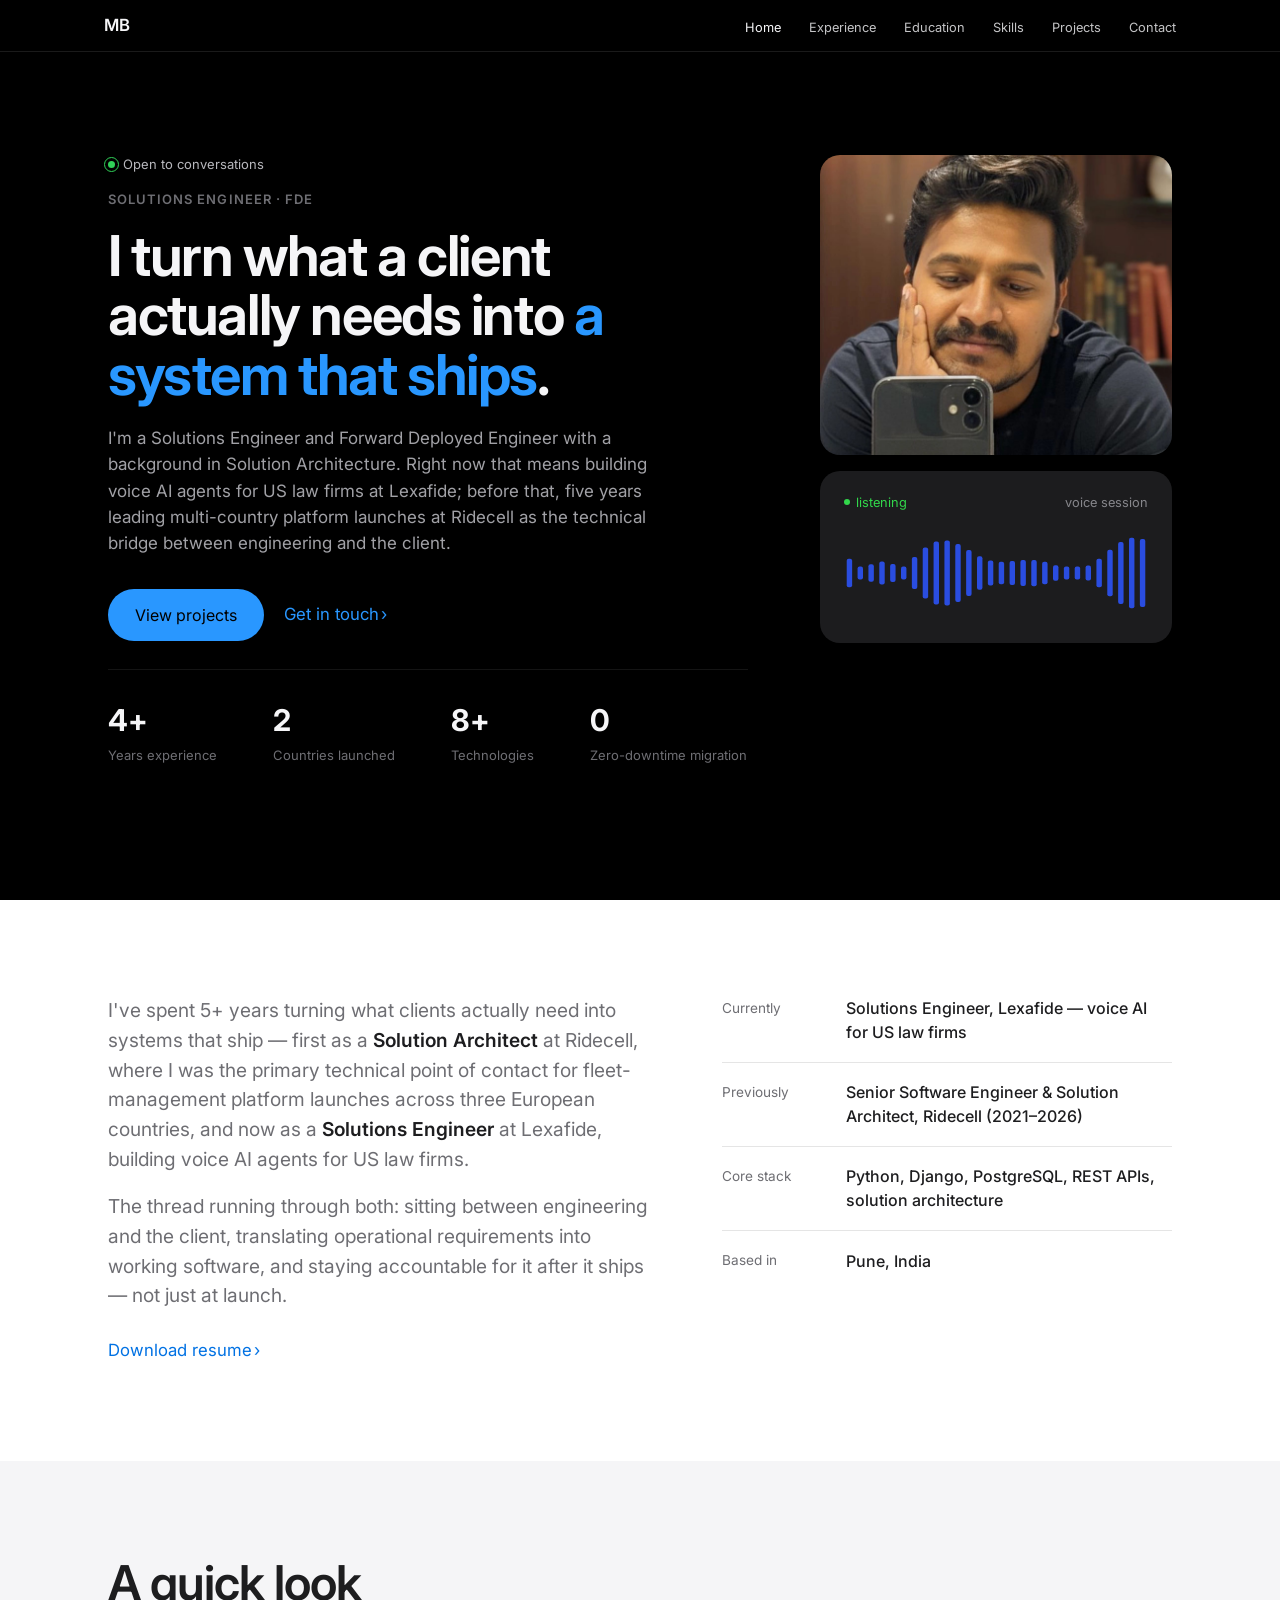
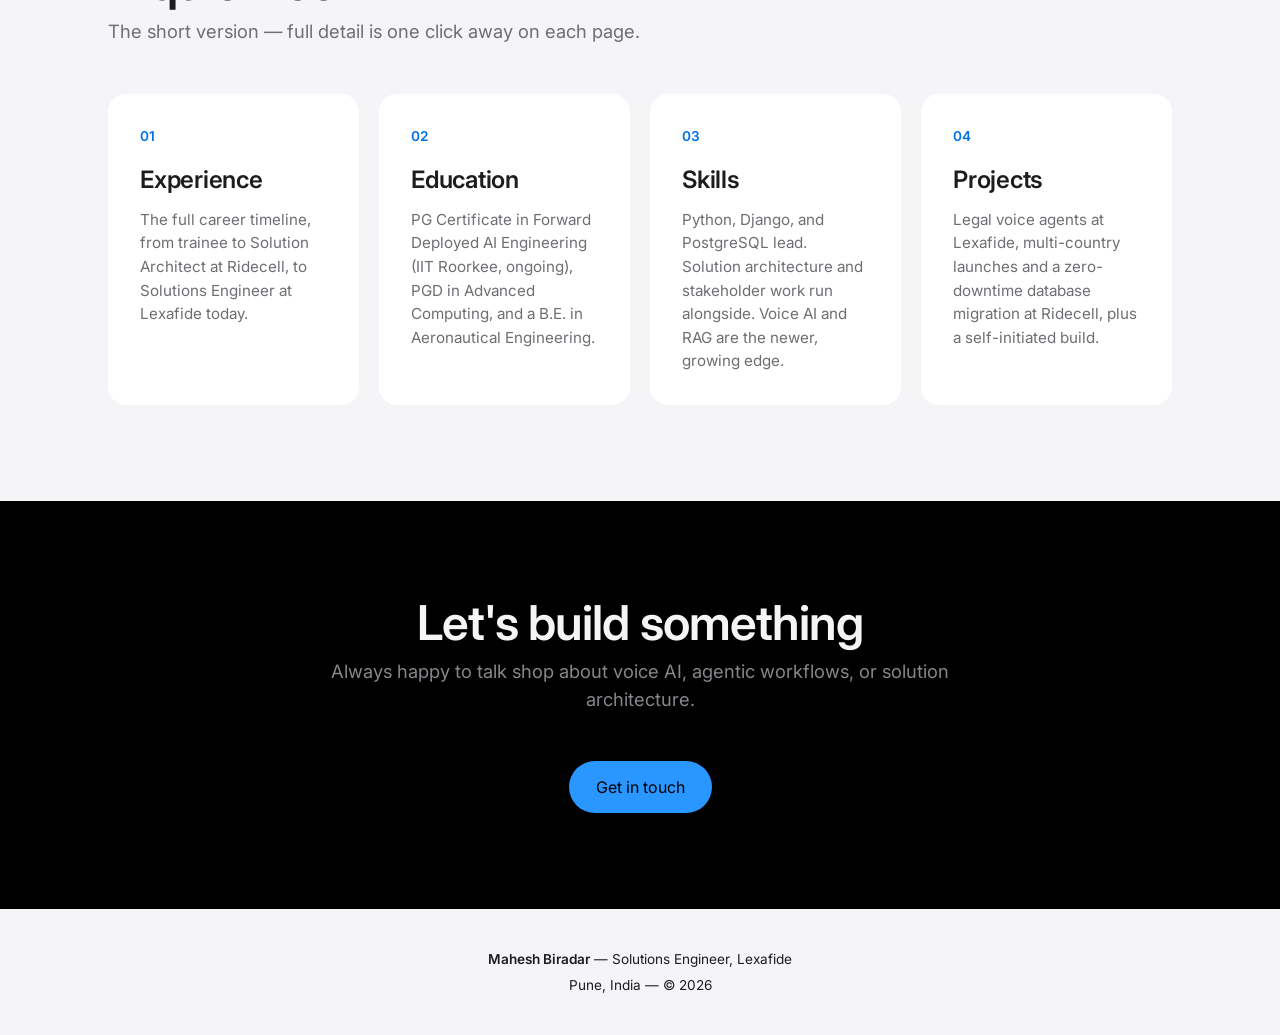
==== commit f4a7958c: "Change the complete UI/UX to look like apple site" ====
--- a/index.html
+++ b/index.html
@@ -22,20 +22,14 @@
   <!-- ─── NAVIGATION ─── -->
   <nav>
     <div class="nav-container">
-      <div class="nav-left">
-        <a href="index.html" class="nav-logo">MB</a>
-        <div class="nav-status">
-          <span class="status-dot"></span>
-          Open to conversations
-        </div>
-      </div>
+      <a href="index.html" class="nav-logo">MB</a>
       <ul class="nav-links">
         <li><a href="index.html">Home</a></li>
         <li><a href="experience.html">Experience</a></li>
         <li><a href="education.html">Education</a></li>
         <li><a href="skills.html">Skills</a></li>
         <li><a href="projects.html">Projects</a></li>
-        <li><a href="contact.html" class="nav-cta">Contact</a></li>
+        <li><a href="contact.html">Contact</a></li>
       </ul>
       <div class="hamburger" id="hamburger">
         <span></span><span></span><span></span>
@@ -44,9 +38,13 @@
   </nav>
 
   <!-- ─── HOME / HERO ─── -->
-  <section id="home">
+  <section id="home" class="band-dark">
     <div class="hero-inner">
       <div class="hero-content">
+        <div class="hero-live reveal">
+          <span class="status-dot"></span>
+          Open to conversations
+        </div>
         <div class="eyebrow reveal">Solutions Engineer · FDE</div>
         <h1 class="hero-name reveal">I turn what a client actually needs into <span class="accent">a system that
             ships</span>.</h1>
@@ -56,12 +54,13 @@
           leading multi-country platform launches at Ridecell as the technical bridge between engineering and
           the client.
         </p>
+
         <div class="hero-buttons reveal">
           <a href="projects.html" class="btn btn-primary">View projects</a>
-          <a href="contact.html" class="btn btn-outline">Get in touch</a>
-          <a href="Mahesh_Biradar_Resume.pdf" download="Mahesh_Biradar_Resume.pdf" class="btn btn-ghost">Download
-            resume</a>
+          <a href="contact.html" class="chevron-link">Get in touch</a>
         </div>
+
+        <div class="hero-divider reveal"></div>
 
         <div class="hero-stats reveal">
           <div class="stat-item">
@@ -83,23 +82,25 @@
         </div>
       </div>
 
-      <div class="hero-visual reveal">
-        <div class="profile-frame">
-          <img src="profile.jpeg" alt="Mahesh Biradar" />
-        </div>
-        <div class="waveform-card">
-          <div class="waveform-label">
-            <span class="rec">listening</span>
-            <span>voice session</span>
+      <div class="hero-side">
+        <div class="hero-visual reveal">
+          <div class="profile-frame">
+            <img src="profile.jpeg" alt="Mahesh Biradar" />
           </div>
-          <canvas id="waveform-canvas"></canvas>
+          <div class="waveform-card">
+            <div class="waveform-label">
+              <span class="rec">listening</span>
+              <span>voice session</span>
+            </div>
+            <canvas id="waveform-canvas"></canvas>
+          </div>
         </div>
       </div>
     </div>
   </section>
 
   <!-- ─── ABOUT ─── -->
-  <section id="about">
+  <section id="about" class="band-light">
     <div class="container about-grid">
       <div class="about-text reveal">
         <p>
@@ -113,6 +114,8 @@
           requirements into working software, and staying accountable for it after it ships — not just at
           launch.
         </p>
+        <p style="margin-top:1.5rem;"><a href="Mahesh_Biradar_Resume.pdf" download="Mahesh_Biradar_Resume.pdf"
+            class="chevron-link">Download resume</a></p>
       </div>
       <div class="about-facts reveal">
         <div class="about-fact">
@@ -136,7 +139,7 @@
   </section>
 
   <!-- ─── HIGHLIGHTS ─── -->
-  <section id="highlights">
+  <section id="highlights" class="band-tint">
     <div class="container">
       <h2 class="section-title reveal">A quick look</h2>
       <p class="section-subtitle reveal">The short version — full detail is one click away on each page.</p>
@@ -174,7 +177,7 @@
   </section>
 
   <!-- ─── CONTACT CTA ─── -->
-  <section id="contact-cta">
+  <section id="contact-cta" class="band-dark">
     <div class="container">
       <h2 class="section-title reveal">Let's build something</h2>
       <p class="section-subtitle reveal">
@@ -185,7 +188,7 @@
   </section>
 
   <!-- ─── FOOTER ─── -->
-  <footer>
+  <footer class="band-tint">
     <p><span class="footer-name">Mahesh Biradar</span> — Solutions Engineer, Lexafide</p>
     <p style="margin-top:0.3rem;">Pune, India — © 2026</p>
   </footer>
--- a/style.css
+++ b/style.css
@@ -1,40 +1,40 @@
 /* =====================================
    MAHESH BIRADAR PORTFOLIO — STYLE.CSS
-   Design system: paper/ink/signal, Instrument Serif + Inter + JetBrains Mono
+   Design system: Apple-style — system sans, black/white/gray bands, blue accent
    ===================================== */
 
-@import url('https://fonts.googleapis.com/css2?family=Instrument+Serif&family=Inter:wght@400;500;600&family=JetBrains+Mono:wght@400;500&display=swap');
+@import url('https://fonts.googleapis.com/css2?family=Inter:wght@400;500;600;700&display=swap');
 
 /* ─── CSS Variables — light (default) ─── */
 :root {
-  --paper: #F6F3EC;
-  --ink: #1C1E1B;
-  --card: #FFFFFF;
-  --line: #DED8C7;
-  --muted: #726C5C;
-  --signal: #2A4DE0;
-  --signal-soft: #E8ECFB;
-  --ok: #2E7D5B;
-
-  --nav-height: 76px;
-  --transition: all 0.25s cubic-bezier(0.4, 0, 0.2, 1);
-  --radius: 14px;
-  --radius-sm: 8px;
-  --shadow-card: 0 1px 2px rgba(28,30,27,0.04), 0 8px 24px rgba(28,30,27,0.06);
+  --bg: #ffffff;
+  --bg-tint: #f5f5f7;
+  --surface: #f5f5f7;
+  --text: #1d1d1f;
+  --text-secondary: #6e6e73;
+  --line: rgba(0,0,0,0.1);
+  --blue: #0071e3;
+  --blue-hover: #0077ed;
+  --green: #2fae4e;
+
+  --nav-height: 52px;
+  --transition: all 0.3s cubic-bezier(0.28, 0, 0, 1);
+  --radius: 18px;
+  --radius-sm: 12px;
 }
 
 /* ─── Dark mode via system preference ─── */
 @media (prefers-color-scheme: dark) {
   :root {
-    --paper: #111318;
-    --ink: #EBE8DE;
-    --card: #171A20;
-    --line: #2B2F38;
-    --muted: #8C8F98;
-    --signal: #5B7CFF;
-    --signal-soft: #1B2138;
-    --ok: #4CA97C;
-    --shadow-card: 0 1px 2px rgba(0,0,0,0.3), 0 8px 24px rgba(0,0,0,0.35);
+    --bg: #000000;
+    --bg-tint: #1d1d1f;
+    --surface: #1d1d1f;
+    --text: #f5f5f7;
+    --text-secondary: #86868b;
+    --line: rgba(255,255,255,0.14);
+    --blue: #2997ff;
+    --blue-hover: #5cb1ff;
+    --green: #32d74b;
   }
 }
 
@@ -44,73 +44,93 @@
 html { scroll-behavior: smooth; scroll-padding-top: var(--nav-height); }
 
 body {
-  font-family: 'Inter', sans-serif;
-  background: var(--paper);
-  color: var(--ink);
-  line-height: 1.6;
+  font-family: -apple-system, BlinkMacSystemFont, 'Segoe UI', 'SF Pro Display', 'SF Pro Text', 'Inter', 'Helvetica Neue', Arial, sans-serif;
+  background: var(--bg);
+  color: var(--text);
+  line-height: 1.5;
   overflow-x: hidden;
   transition: background 0.3s ease, color 0.3s ease;
 }
 
 ::-webkit-scrollbar { width: 8px; }
-::-webkit-scrollbar-track { background: var(--paper); }
+::-webkit-scrollbar-track { background: var(--bg); }
 ::-webkit-scrollbar-thumb { background: var(--line); border-radius: 4px; }
+
+/* ─── Bands — the alternating white / gray / black rhythm ─── */
+.band-light { background: var(--bg); color: var(--text); }
+.band-tint { background: var(--bg-tint); color: var(--text); --surface: var(--bg); }
+.band-light { --surface: var(--bg-tint); }
+
+.band-dark {
+  background: #000;
+  color: #f5f5f7;
+  --text: #f5f5f7;
+  --text-secondary: #86868b;
+  --line: rgba(255,255,255,0.14);
+  --surface: #1d1d1f;
+  --blue: #2997ff;
+  --blue-hover: #5cb1ff;
+  --green: #32d74b;
+}
 
 /* ─── Typography ─── */
 h1, h2, h3 {
-  font-family: 'Instrument Serif', serif;
+  font-weight: 600;
+  letter-spacing: -0.02em;
+  line-height: 1.08;
+}
+
+.section-title {
+  font-size: clamp(2rem, 4vw, 3rem);
+  font-weight: 600;
+  margin-bottom: 0.6rem;
+  color: var(--text);
+}
+
+.section-subtitle {
+  color: var(--text-secondary);
+  margin-bottom: 3rem;
+  font-size: 1.15rem;
+  max-width: 640px;
   font-weight: 400;
-  letter-spacing: -0.01em;
-  line-height: 1.1;
-}
-
-.mono { font-family: 'JetBrains Mono', monospace; }
-
-.section-title {
-  font-size: clamp(1.9rem, 3.6vw, 2.6rem);
-  margin-bottom: 0.5rem;
-  color: var(--ink);
-}
-
-.section-subtitle {
-  color: var(--muted);
-  margin-bottom: 3rem;
-  font-size: 1rem;
-  max-width: 640px;
-}
+}
+
+.page-header { padding: calc(var(--nav-height) + 5.5rem) 0 4rem; }
+.page-header .section-title { margin-bottom: 0.75rem; }
+.page-header .section-subtitle { margin-bottom: 0; }
 
 .eyebrow {
-  display: inline-flex;
-  align-items: center;
+  display: flex;
+  align-items: center;
+  justify-content: flex-start;
   gap: 0.5rem;
-  font-family: 'JetBrains Mono', monospace;
-  font-size: 0.82rem;
-  color: var(--signal);
-  margin-bottom: 1rem;
+  font-size: 13px;
+  font-weight: 600;
+  letter-spacing: 0.08em;
+  text-transform: uppercase;
+  color: #6e6e73;
+  margin-bottom: 16px;
 }
 
 /* ─── Layout ─── */
 .container { max-width: 1120px; margin: 0 auto; padding: 0 1.75rem; }
-section { padding: 5.5rem 0; }
-
-/* ─── Navigation ─── */
+section { padding: 6rem 0; }
+
+/* ─── Navigation — always the dark glass bar, like Apple's global chrome ─── */
 nav {
   position: fixed;
   top: 0; left: 0; right: 0;
   height: var(--nav-height);
   z-index: 1000;
-  background: rgba(246,243,236,0.0);
-  transition: var(--transition);
+  background: rgba(0,0,0,0);
+  border-bottom: 1px solid rgba(255,255,255,0.1);
+  transition: background 0.3s ease, border-color 0.3s ease;
 }
 
 nav.scrolled {
-  background: rgba(246,243,236,0.92);
-  backdrop-filter: blur(14px);
-  border-bottom: 1px solid var(--line);
-}
-
-@media (prefers-color-scheme: dark) {
-  nav.scrolled { background: rgba(17,19,24,0.92); }
+  background: rgba(22,22,23,0.8);
+  backdrop-filter: saturate(180%) blur(20px);
+  -webkit-backdrop-filter: saturate(180%) blur(20px);
 }
 
 .nav-container {
@@ -120,127 +140,101 @@
   height: 100%;
   max-width: 1120px;
   margin: 0 auto;
-  padding: 0 1.75rem;
+  padding: 0 1.5rem;
   gap: 1.5rem;
 }
 
 .nav-left { display: flex; align-items: center; gap: 1.5rem; }
 
 .nav-logo {
-  font-family: 'Instrument Serif', serif;
-  font-size: 1.5rem;
-  color: var(--ink);
+  font-size: 1.05rem;
+  font-weight: 600;
+  color: #f5f5f7;
   text-decoration: none;
-}
-
-.nav-status {
-  display: flex;
-  align-items: center;
-  gap: 0.55rem;
-  font-family: 'JetBrains Mono', monospace;
-  font-size: 0.78rem;
-  color: var(--muted);
-}
-
-.status-dot {
-  position: relative;
-  width: 8px;
-  height: 8px;
-  border-radius: 50%;
-  background: var(--ok);
-  flex-shrink: 0;
-}
-
-.status-dot::before {
-  content: '';
-  position: absolute;
-  inset: -5px;
-  border-radius: 50%;
-  border: 1px solid var(--ok);
-  animation: status-ring 2.4s ease-out infinite;
-}
-
-@keyframes status-ring {
-  0% { transform: scale(0.5); opacity: 0.9; }
-  100% { transform: scale(1.8); opacity: 0; }
+  letter-spacing: -0.01em;
 }
 
 .nav-links {
   display: flex;
   list-style: none;
-  gap: 0.15rem;
+  gap: 1.75rem;
   align-items: center;
 }
 
 .nav-links a {
   text-decoration: none;
-  color: var(--muted);
-  font-size: 0.9rem;
-  font-weight: 500;
-  padding: 0.5rem 0.9rem;
-  border-radius: var(--radius-sm);
-  transition: var(--transition);
+  color: rgba(245,245,247,0.8);
+  font-size: 0.8rem;
+  font-weight: 400;
+  transition: color 0.2s ease;
 }
 
 .nav-links a:hover,
-.nav-links a.active {
-  color: var(--ink);
-  background: var(--signal-soft);
-}
-
-.nav-cta {
-  color: var(--signal) !important;
-  font-weight: 600 !important;
-}
+.nav-links a.active { color: #f5f5f7; }
 
 .hamburger { display: none; flex-direction: column; gap: 5px; cursor: pointer; background: none; border: none; padding: 4px; }
-.hamburger span { display: block; width: 22px; height: 2px; background: var(--ink); border-radius: 2px; transition: var(--transition); }
+.hamburger span { display: block; width: 20px; height: 1.5px; background: #f5f5f7; border-radius: 2px; transition: var(--transition); }
 
 /* ─── Buttons ─── */
 .btn {
   display: inline-flex;
   align-items: center;
-  gap: 0.55rem;
-  padding: 0.75rem 1.4rem;
-  border-radius: 999px;
-  font-weight: 600;
-  font-size: 0.88rem;
+  gap: 0.5rem;
+  padding: 13px 26px;
+  border-radius: 980px;
+  font-weight: 400;
+  font-size: 1rem;
   text-decoration: none;
   transition: var(--transition);
   cursor: pointer;
   border: 1px solid transparent;
-  font-family: 'Inter', sans-serif;
+  font-family: inherit;
   white-space: nowrap;
 }
 
-.btn-primary { background: var(--signal); color: #fff; }
-.btn-primary:hover { transform: translateY(-2px); box-shadow: 0 10px 24px rgba(42,77,224,0.28); }
-
-.btn-outline { background: transparent; color: var(--ink); border-color: var(--line); }
-.btn-outline:hover { border-color: var(--signal); color: var(--signal); transform: translateY(-2px); }
-
-.btn-ghost { background: var(--card); color: var(--ink); border-color: var(--line); }
-.btn-ghost:hover { border-color: var(--muted); transform: translateY(-2px); }
-
-/* ─── Cards ─── */
+.btn-primary { background: var(--blue); color: #000; }
+.btn-primary:hover { background: var(--blue-hover); }
+
+.btn-outline { background: transparent; color: var(--blue); border-color: var(--blue); }
+.btn-outline:hover { background: var(--blue); color: #fff; }
+
+.btn-ghost { background: var(--surface); color: var(--text); border-color: var(--line); }
+.btn-ghost:hover { border-color: var(--text-secondary); }
+
+/* Chevron text link — Apple's "Learn more >" pattern */
+.chevron-link {
+  color: var(--blue);
+  text-decoration: none;
+  font-weight: 400;
+  font-size: 1.05rem;
+  display: inline-flex;
+  align-items: center;
+}
+.chevron-link::after {
+  content: '\203A';
+  margin-left: 0.15rem;
+  transition: margin 0.2s ease;
+}
+.chevron-link:hover { text-decoration: underline; }
+.chevron-link:hover::after { margin-left: 0.4rem; }
+
+/* ─── Cards / tiles ─── */
 .card {
-  background: var(--card);
-  border: 1px solid var(--line);
+  background: var(--surface);
   border-radius: var(--radius);
-  box-shadow: var(--shadow-card);
   transition: var(--transition);
 }
 
 /* ─── Tags (technology / topic labels) ─── */
 .tags { display: flex; flex-wrap: wrap; gap: 0.5rem; }
 .tag {
-  padding: 0.32rem 0.75rem;
-  background: var(--signal-soft);
+  padding: 0.3rem 0.75rem;
+  background: var(--surface);
   border: 1px solid var(--line);
-  border-radius: 999px;
-  font-size: 0.78rem;
+  border-radius: 980px;
+  font-size: 0.82rem;
   font-weight: 500;
-  color: var(--muted);
+  color: var(--text-secondary);
 }
 
 /* ─── Status badges (Live / Shipped / Self-initiated) ─── */
@@ -248,206 +242,254 @@
   display: inline-flex;
   align-items: center;
   gap: 0.4rem;
-  font-family: 'JetBrains Mono', monospace;
-  font-size: 0.76rem;
+  font-size: 0.8rem;
+  font-weight: 500;
   padding: 0.28rem 0.7rem;
-  border-radius: 999px;
+  border-radius: 980px;
   border: 1px solid var(--line);
-  color: var(--muted);
-}
-.badge.live { color: var(--ok); border-color: var(--ok); }
-.badge.live::before { content: ''; width: 6px; height: 6px; border-radius: 50%; background: var(--ok); }
-.badge.shipped { color: var(--signal); border-color: var(--signal); }
-.badge.self { color: var(--muted); }
+  color: var(--text-secondary);
+}
+.badge.live { color: var(--green); border-color: var(--green); }
+.badge.live::before { content: ''; width: 6px; height: 6px; border-radius: 50%; background: var(--green); }
+.badge.shipped { color: var(--blue); border-color: var(--blue); }
+.badge.self { color: var(--text-secondary); }
 
 /* ─── Hero ─── */
 #home {
-  min-height: 92vh;
-  display: flex;
-  align-items: center;
-  padding: var(--nav-height) 0 3rem;
+  min-height: 100vh;
+  display: flex;
+  align-items: center;
+  padding: calc(var(--nav-height) + 2rem) 0 4rem;
 }
 
 .hero-inner {
-  display: grid;
-  grid-template-columns: 1.15fr 0.85fr;
-  gap: 3.5rem;
-  align-items: center;
+  display: flex;
+  gap: 72px;
+  align-items: flex-start;
   width: 100%;
   max-width: 1120px;
   margin: 0 auto;
   padding: 0 1.75rem;
+  text-align: left;
+}
+
+.hero-content { width: 640px; max-width: 640px; flex-shrink: 0; }
+
+.hero-side { flex: 1 1 auto; min-width: 0; }
+
+.hero-live {
+  display: flex;
+  align-items: center;
+  justify-content: flex-start;
+  gap: 8px;
+  font-size: 13px;
+  color: #b8b8bd;
+  margin-bottom: 16px;
+}
+
+.status-dot {
+  position: relative;
+  width: 7px;
+  height: 7px;
+  border-radius: 50%;
+  background: #30d158;
+  flex-shrink: 0;
+}
+.status-dot::before {
+  content: '';
+  position: absolute;
+  inset: -4px;
+  border-radius: 50%;
+  border: 1px solid #30d158;
+  animation: status-ring 2.4s ease-out infinite;
+}
+@keyframes status-ring {
+  0% { transform: scale(0.5); opacity: 0.9; }
+  100% { transform: scale(1.8); opacity: 0; }
 }
 
 .hero-name {
-  font-size: clamp(2.2rem, 4.6vw, 3.7rem);
-  margin-bottom: 1.1rem;
-  color: var(--ink);
-}
-
-.hero-name .accent { color: var(--signal); }
+  font-size: clamp(2.2rem, 4.4vw, 4rem);
+  font-weight: 650;
+  letter-spacing: -0.025em;
+  line-height: 1.06;
+  margin-bottom: 20px;
+}
+
+.hero-name .accent { color: var(--blue); }
 
 .hero-description {
-  color: var(--muted);
-  font-size: 1.05rem;
-  line-height: 1.75;
-  margin-bottom: 2rem;
-  max-width: 540px;
-}
-
-.hero-buttons { display: flex; gap: 0.85rem; flex-wrap: wrap; align-items: center; margin-bottom: 2.75rem; }
-
-.hero-stats { display: flex; gap: 2.25rem; flex-wrap: wrap; }
-.stat-item { }
-.stat-num { font-family: 'JetBrains Mono', monospace; font-size: 1.7rem; font-weight: 500; color: var(--ink); }
-.stat-label { font-size: 0.78rem; color: var(--muted); margin-top: 0.15rem; }
-
-/* Waveform — the one deliberate animated moment */
-.hero-visual { display: flex; flex-direction: column; align-items: center; gap: 1.75rem; }
+  color: #a1a1a6;
+  font-size: 17px;
+  line-height: 1.55;
+  margin: 0 0 32px;
+  max-width: 560px;
+  font-weight: 400;
+}
+
+.hero-buttons { display: flex; gap: 20px; flex-wrap: wrap; align-items: center; justify-content: flex-start; margin-bottom: 28px; }
+
+.hero-divider { border-top: 1px solid rgba(255,255,255,0.08); }
+
+.hero-stats { display: flex; gap: 56px; flex-wrap: wrap; justify-content: flex-start; margin-top: 28px; }
+.stat-item { text-align: left; }
+.stat-num { font-size: 30px; font-weight: 700; color: var(--text); letter-spacing: -0.01em; }
+.stat-label { font-size: 13px; color: #6e6e73; margin-top: 0.2rem; }
+
+/* Waveform card — the one deliberate animated moment */
+.hero-visual { display: flex; flex-direction: column; gap: 16px; }
 
 .profile-frame {
-  width: 240px;
-  height: 240px;
-  border-radius: var(--radius);
+  width: 100%;
+  height: 300px;
+  border-radius: 20px;
   overflow: hidden;
-  border: 1px solid var(--line);
-  box-shadow: var(--shadow-card);
-  background: var(--card);
+  background: var(--surface);
 }
 .profile-frame img { width: 100%; height: 100%; object-fit: cover; display: block; }
 
 .waveform-card {
   width: 100%;
-  max-width: 280px;
-  background: var(--card);
-  border: 1px solid var(--line);
-  border-radius: var(--radius);
-  padding: 1.1rem 1.25rem;
-  box-shadow: var(--shadow-card);
-}
-.waveform-label { font-family: 'JetBrains Mono', monospace; font-size: 0.74rem; color: var(--muted); margin-bottom: 0.7rem; display: flex; justify-content: space-between; }
-.waveform-label .rec { color: var(--ok); display: flex; align-items: center; gap: 0.35rem; }
-.waveform-label .rec::before { content: ''; width: 6px; height: 6px; border-radius: 50%; background: var(--ok); animation: pulse-dot 1.6s ease-in-out infinite; }
+  display: flex;
+  flex-direction: column;
+  justify-content: center;
+  background: #1c1c1e;
+  border-radius: 20px;
+  padding: 22px 24px;
+  text-align: left;
+}
+.waveform-label { font-size: 0.8rem; color: var(--text-secondary); margin-bottom: 0.8rem; display: flex; justify-content: space-between; }
+.waveform-label .rec { color: var(--green); display: flex; align-items: center; gap: 0.35rem; }
+.waveform-label .rec::before { content: ''; width: 6px; height: 6px; border-radius: 50%; background: var(--green); animation: pulse-dot 1.6s ease-in-out infinite; }
 @keyframes pulse-dot { 0%, 100% { opacity: 1; } 50% { opacity: 0.35; } }
-canvas#waveform-canvas { display: block; width: 100%; height: 64px; }
+canvas#waveform-canvas { display: block; width: 100%; height: 96px; }
 
 /* ─── About ─── */
-#about { background: var(--card); border-top: 1px solid var(--line); border-bottom: 1px solid var(--line); }
-.about-grid { display: grid; grid-template-columns: 1fr 1fr; gap: 3rem; align-items: start; }
-.about-text { color: var(--muted); font-size: 1.02rem; line-height: 1.8; }
-.about-text strong { color: var(--ink); font-weight: 600; }
-.about-text p + p { margin-top: 1rem; }
+.about-grid { display: grid; grid-template-columns: 1.1fr 0.9fr; gap: 4rem; align-items: start; }
+.about-text { color: var(--text-secondary); font-size: 1.2rem; line-height: 1.55; font-weight: 400; }
+.about-text strong { color: var(--text); font-weight: 600; }
+.about-text p + p { margin-top: 1.1rem; }
 
 .about-facts { display: flex; flex-direction: column; gap: 1.1rem; }
 .about-fact { display: flex; gap: 1rem; padding-bottom: 1.1rem; border-bottom: 1px solid var(--line); }
 .about-fact:last-child { border-bottom: none; padding-bottom: 0; }
-.about-fact-label { font-family: 'JetBrains Mono', monospace; font-size: 0.76rem; color: var(--muted); width: 108px; flex-shrink: 0; padding-top: 0.15rem; }
-.about-fact-value { font-size: 0.92rem; color: var(--ink); }
+.about-fact-label { font-size: 0.85rem; color: var(--text-secondary); width: 108px; flex-shrink: 0; padding-top: 0.1rem; }
+.about-fact-value { font-size: 1rem; color: var(--text); font-weight: 500; }
 
 /* ─── Highlights (home page teasers) ─── */
 .highlights-grid { display: grid; grid-template-columns: repeat(auto-fit, minmax(230px, 1fr)); gap: 1.25rem; }
 .highlight-card {
   display: block;
-  padding: 1.75rem;
+  padding: 2rem;
   text-decoration: none;
   color: inherit;
 }
-.highlight-card:hover { border-color: var(--signal); transform: translateY(-3px); }
-.highlight-num { font-family: 'JetBrains Mono', monospace; font-size: 0.78rem; color: var(--signal); margin-bottom: 0.9rem; }
-.highlight-title { font-family: 'Instrument Serif', serif; font-size: 1.4rem; margin-bottom: 0.5rem; color: var(--ink); }
-.highlight-desc { color: var(--muted); font-size: 0.88rem; line-height: 1.65; }
+.highlight-card:hover { background: var(--line); }
+.highlight-num { font-size: 0.85rem; color: var(--blue); margin-bottom: 1rem; font-weight: 600; }
+.highlight-title { font-size: 1.5rem; font-weight: 600; margin-bottom: 0.6rem; color: var(--text); letter-spacing: -0.01em; }
+.highlight-desc { color: var(--text-secondary); font-size: 0.95rem; line-height: 1.55; }
 
 /* ─── Contact CTA (home page) ─── */
 #contact-cta { text-align: center; }
 #contact-cta .section-subtitle { margin-left: auto; margin-right: auto; }
 
 /* ─── Timeline (Experience page) ─── */
-.timeline { position: relative; max-width: 760px; margin: 0 auto; padding-left: 1.75rem; }
-
-.timeline::before {
-  content: '';
-  position: absolute;
-  left: 5px;
-  top: 8px; bottom: 8px;
-  width: 1px;
-  background: var(--line);
-}
-
-.timeline-item { position: relative; padding-bottom: 2.25rem; padding-left: 1.75rem; }
-.timeline-item:last-child { padding-bottom: 0; }
-
-.timeline-marker {
-  position: absolute;
-  left: -1.75rem;
-  top: 6px;
-  width: 11px;
-  height: 11px;
-  border-radius: 50%;
-  background: var(--card);
-  border: 2px solid var(--signal);
-}
-.timeline-item.is-education .timeline-marker { border-color: var(--ok); }
-
-.timeline-date { font-family: 'JetBrains Mono', monospace; font-size: 0.78rem; color: var(--muted); margin-bottom: 0.35rem; }
-.timeline-title { font-size: 1.15rem; font-weight: 600; color: var(--ink); }
-.timeline-company { font-size: 0.92rem; color: var(--signal); font-weight: 500; margin-bottom: 0.45rem; }
-.timeline-item.is-education .timeline-company { color: var(--ok); }
-.timeline-summary { color: var(--muted); font-size: 0.92rem; line-height: 1.65; }
+.timeline { max-width: 760px; margin: 0 auto; }
+
+.timeline-item { padding: 2.25rem 0; border-bottom: 1px solid var(--line); display: grid; grid-template-columns: 160px 1fr; gap: 1.5rem; }
+.timeline-item:first-child { padding-top: 0; }
+.timeline-item:last-child { border-bottom: none; padding-bottom: 0; }
+
+.timeline-date { font-size: 0.9rem; color: var(--text-secondary); padding-top: 0.2rem; }
+.timeline-title { font-size: 1.25rem; font-weight: 600; color: var(--text); letter-spacing: -0.01em; }
+.timeline-company { font-size: 1rem; color: var(--blue); font-weight: 500; margin-bottom: 0.5rem; }
+.timeline-summary { color: var(--text-secondary); font-size: 1rem; line-height: 1.55; }
 
 /* ─── Skills page ─── */
-.skills-group { margin-bottom: 3rem; }
-.skills-group:last-child { margin-bottom: 0; }
-.skills-group-title { font-family: 'JetBrains Mono', monospace; font-size: 0.8rem; color: var(--muted); margin-bottom: 1.5rem; padding-bottom: 0.75rem; border-bottom: 1px solid var(--line); }
-
-.skill-row { margin-bottom: 1.25rem; }
-.skill-row:last-child { margin-bottom: 0; }
-.skill-row-header { display: flex; justify-content: space-between; align-items: baseline; margin-bottom: 0.5rem; }
-.skill-name { font-size: 0.95rem; color: var(--ink); font-weight: 500; }
-.skill-level { font-family: 'JetBrains Mono', monospace; font-size: 0.76rem; color: var(--muted); }
-.skill-track { height: 5px; background: var(--line); border-radius: 3px; overflow: hidden; }
-.skill-fill { height: 100%; background: var(--signal); border-radius: 3px; width: 0; transition: width 1s cubic-bezier(0.4, 0, 0.2, 1); }
-.skills-group.growing .skill-fill { background: var(--ok); }
+.skill-level { font-size: 0.85rem; color: var(--text-secondary); }
+
+.skills-cards-grid {
+  display: grid;
+  grid-template-columns: repeat(3, 1fr);
+  grid-auto-rows: 1fr;
+  gap: 20px;
+  align-items: stretch;
+  padding-bottom: 5rem;
+}
+
+.skill-card {
+  display: flex;
+  flex-direction: column;
+  gap: 14px;
+  background: #1c1c1e;
+  border: 1px solid rgba(255,255,255,0.06);
+  border-radius: 18px;
+  padding: 26px 28px;
+}
+
+.skill-card-icon {
+  width: 36px;
+  height: 36px;
+  border-radius: 10px;
+  background: rgba(41,151,255,0.15);
+  display: flex;
+  align-items: center;
+  justify-content: center;
+  flex-shrink: 0;
+}
+.skill-card-icon span { width: 14px; height: 14px; border-radius: 4px; background: #2997ff; }
+
+.skill-card-title { font-size: 18px; font-weight: 600; color: var(--text); letter-spacing: -0.005em; }
+
+.skill-card-tags { display: flex; flex-wrap: wrap; gap: 8px; margin-top: auto; }
+.skill-card-tag {
+  font-size: 13px;
+  color: #d1d1d6;
+  background: rgba(255,255,255,0.06);
+  padding: 6px 12px;
+  border-radius: 980px;
+}
 
 /* ─── Projects page (numbered log entries) ─── */
 .log-list { display: flex; flex-direction: column; }
 .log-entry {
   display: grid;
-  grid-template-columns: 64px 1fr;
+  grid-template-columns: 56px 1fr;
   gap: 1.5rem;
-  padding: 2rem 0;
+  padding: 2.5rem 0;
   border-bottom: 1px solid var(--line);
 }
 .log-entry:first-child { padding-top: 0; }
 .log-entry:last-child { border-bottom: none; padding-bottom: 0; }
 
-.log-num { font-family: 'JetBrains Mono', monospace; font-size: 1rem; color: var(--muted); padding-top: 0.2rem; }
-
-.log-header { display: flex; align-items: center; gap: 1rem; flex-wrap: wrap; margin-bottom: 0.6rem; }
-.log-title { font-family: 'Instrument Serif', serif; font-size: 1.5rem; color: var(--ink); }
-.log-meta { font-size: 0.85rem; color: var(--muted); margin-bottom: 0.85rem; }
-.log-desc { color: var(--muted); font-size: 0.94rem; line-height: 1.7; margin-bottom: 1.1rem; max-width: 620px; }
+.log-num { font-size: 1rem; color: var(--text-secondary); padding-top: 0.25rem; font-weight: 500; }
+
+.log-header { display: flex; align-items: center; gap: 1rem; flex-wrap: wrap; margin-bottom: 0.7rem; }
+.log-title { font-size: 1.6rem; font-weight: 600; color: var(--text); letter-spacing: -0.015em; }
+.log-meta { font-size: 0.95rem; color: var(--text-secondary); margin-bottom: 0.9rem; }
+.log-desc { color: var(--text-secondary); font-size: 1.02rem; line-height: 1.55; margin-bottom: 1.2rem; max-width: 620px; }
 
 /* ─── Education page ─── */
 .edu-list { display: flex; flex-direction: column; gap: 1.25rem; }
-.edu-card { padding: 1.75rem; }
-.edu-card-header { display: flex; justify-content: space-between; align-items: baseline; flex-wrap: wrap; gap: 0.5rem; margin-bottom: 0.3rem; }
-.edu-card-degree { font-family: 'Instrument Serif', serif; font-size: 1.3rem; color: var(--ink); }
-.edu-card-date { font-family: 'JetBrains Mono', monospace; font-size: 0.78rem; color: var(--muted); white-space: nowrap; }
-.edu-card-college { color: var(--signal); font-size: 0.9rem; font-weight: 500; margin-bottom: 0.75rem; }
-.edu-card-desc { color: var(--muted); font-size: 0.88rem; line-height: 1.7; margin-bottom: 1rem; }
-
-.focus-card { padding: 1.75rem; margin-top: 1.25rem; }
-.focus-card-title { font-family: 'Instrument Serif', serif; font-size: 1.25rem; color: var(--ink); margin-bottom: 1rem; }
+.edu-card { padding: 2rem; }
+.edu-card-header { display: flex; justify-content: space-between; align-items: baseline; flex-wrap: wrap; gap: 0.5rem; margin-bottom: 0.35rem; }
+.edu-card-degree { font-size: 1.35rem; font-weight: 600; color: var(--text); letter-spacing: -0.01em; }
+.edu-card-date { font-size: 0.85rem; color: var(--text-secondary); white-space: nowrap; }
+.edu-card-college { color: var(--blue); font-size: 1rem; font-weight: 500; margin-bottom: 0.85rem; }
+.edu-card-desc { color: var(--text-secondary); font-size: 0.95rem; line-height: 1.6; margin-bottom: 1rem; }
+
+.focus-card { padding: 2rem; margin-top: 1.25rem; }
+.focus-card-title { font-size: 1.3rem; font-weight: 600; color: var(--text); margin-bottom: 1.1rem; letter-spacing: -0.01em; }
 .plain-list { list-style: none; }
-.plain-list li { position: relative; padding: 0.4rem 0 0.4rem 1.1rem; color: var(--muted); font-size: 0.9rem; line-height: 1.7; }
-.plain-list li::before { content: '—'; position: absolute; left: 0; color: var(--signal); }
+.plain-list li { position: relative; padding: 0.45rem 0 0.45rem 1.1rem; color: var(--text-secondary); font-size: 0.98rem; line-height: 1.6; }
+.plain-list li::before { content: '\2014'; position: absolute; left: 0; color: var(--blue); }
 
 /* ─── Contact page ─── */
 .contact-grid { display: grid; grid-template-columns: 1fr 1fr; gap: 3rem; align-items: start; }
 
 .contact-info-card { padding: 2rem; }
-.contact-info-card h3 { font-size: 1.6rem; margin-bottom: 0.5rem; }
-.contact-info-card > p { color: var(--muted); font-size: 0.92rem; margin-bottom: 1.75rem; line-height: 1.7; }
+.contact-info-card h3 { font-size: 1.7rem; margin-bottom: 0.6rem; }
+.contact-info-card > p { color: var(--text-secondary); font-size: 1rem; margin-bottom: 1.75rem; line-height: 1.55; }
 
 .contact-links { display: flex; flex-direction: column; gap: 0.75rem; }
 .contact-link-item {
@@ -455,62 +497,61 @@
   align-items: center;
   gap: 1rem;
   padding: 0.9rem 1.1rem;
-  background: var(--paper);
+  background: var(--bg);
   border: 1px solid var(--line);
   border-radius: var(--radius-sm);
   text-decoration: none;
   transition: var(--transition);
 }
-.contact-link-item:hover { border-color: var(--signal); transform: translateX(3px); }
-.cli-icon { width: 36px; height: 36px; border-radius: var(--radius-sm); background: var(--signal-soft); color: var(--signal); display: flex; align-items: center; justify-content: center; font-size: 1rem; flex-shrink: 0; }
+.contact-link-item:hover { border-color: var(--blue); }
+.cli-icon { width: 36px; height: 36px; border-radius: var(--radius-sm); background: var(--surface); color: var(--blue); display: flex; align-items: center; justify-content: center; font-size: 1rem; flex-shrink: 0; }
 .cli-text { display: flex; flex-direction: column; }
-.cli-label { font-family: 'JetBrains Mono', monospace; font-size: 0.7rem; color: var(--muted); }
-.cli-value { font-size: 0.9rem; color: var(--ink); font-weight: 500; }
+.cli-label { font-size: 0.75rem; color: var(--text-secondary); }
+.cli-value { font-size: 0.95rem; color: var(--text); font-weight: 500; }
 
 .lang-chips { display: flex; gap: 0.6rem; flex-wrap: wrap; margin-top: 1rem; }
-.lang-chip { padding: 0.4rem 0.9rem; background: var(--paper); border: 1px solid var(--line); border-radius: 999px; font-size: 0.82rem; color: var(--muted); }
+.lang-chip { padding: 0.4rem 0.9rem; background: var(--bg); border: 1px solid var(--line); border-radius: 980px; font-size: 0.85rem; color: var(--text-secondary); }
 
 /* Contact Form */
 .contact-form-card { padding: 2rem; }
-.contact-form-card h3 { font-size: 1.3rem; margin-bottom: 1.5rem; color: var(--ink); }
+.contact-form-card h3 { font-size: 1.4rem; margin-bottom: 1.5rem; color: var(--text); }
 
 .form-group { margin-bottom: 1.1rem; }
-.form-group label { display: block; font-family: 'JetBrains Mono', monospace; font-size: 0.76rem; color: var(--muted); margin-bottom: 0.45rem; }
+.form-group label { display: block; font-size: 0.85rem; color: var(--text-secondary); margin-bottom: 0.5rem; }
 .form-group input,
 .form-group textarea {
   width: 100%;
   padding: 0.8rem 1rem;
-  background: var(--paper);
+  background: var(--bg);
   border: 1px solid var(--line);
   border-radius: var(--radius-sm);
-  color: var(--ink);
-  font-family: 'Inter', sans-serif;
-  font-size: 0.9rem;
+  color: var(--text);
+  font-family: inherit;
+  font-size: 0.95rem;
   transition: var(--transition);
   outline: none;
   resize: vertical;
 }
 .form-group input:focus,
 .form-group textarea:focus {
-  border-color: var(--signal);
-  box-shadow: 0 0 0 3px var(--signal-soft);
+  border-color: var(--blue);
+  box-shadow: 0 0 0 3px rgba(0,113,227,0.15);
 }
 .form-group textarea { min-height: 120px; }
 
-.form-success { display: none; text-align: center; padding: 1rem; color: var(--ok); font-weight: 600; }
+.form-success { display: none; text-align: center; padding: 1rem; color: var(--green); font-weight: 600; }
 
 /* ─── Footer ─── */
 footer {
-  padding: 2.25rem;
+  padding: 2.5rem;
   text-align: center;
-  color: var(--muted);
+  color: var(--text-secondary);
   font-size: 0.85rem;
-  border-top: 1px solid var(--line);
-}
-footer .footer-name { color: var(--ink); font-weight: 600; }
+}
+footer .footer-name { color: var(--text); font-weight: 600; }
 
 /* ─── Scroll reveal ─── */
-.reveal { opacity: 0; transform: translateY(16px); transition: opacity 0.6s ease, transform 0.6s ease; }
+.reveal { opacity: 0; transform: translateY(16px); transition: opacity 0.7s cubic-bezier(0.28,0,0,1), transform 0.7s cubic-bezier(0.28,0,0,1); }
 .reveal.visible { opacity: 1; transform: translateY(0); }
 
 @media (prefers-reduced-motion: reduce) {
@@ -521,18 +562,19 @@
 }
 
 /* ─── Responsive ─── */
+@media (max-width: 1150px) {
+  .hero-inner { flex-direction: column; align-items: stretch; gap: 2.5rem; }
+  .hero-content { width: 100%; max-width: 100%; }
+}
+
 @media (max-width: 900px) {
-  .hero-inner { grid-template-columns: 1fr; text-align: center; }
-  .hero-visual { order: -1; }
-  .hero-description { margin-left: auto; margin-right: auto; }
-  .hero-buttons { justify-content: center; }
-  .hero-stats { justify-content: center; }
   .about-grid, .contact-grid { grid-template-columns: 1fr; }
+  .timeline-item { grid-template-columns: 1fr; gap: 0.4rem; }
+  .skills-cards-grid { grid-template-columns: repeat(2, 1fr); }
 }
 
 @media (max-width: 600px) {
   .nav-links { display: none; }
-  .nav-status { display: none; }
   .hamburger { display: flex; }
   .nav-links.open {
     display: flex;
@@ -540,12 +582,15 @@
     position: fixed;
     top: var(--nav-height);
     left: 0; right: 0;
-    background: var(--paper);
-    padding: 1.25rem;
-    border-bottom: 1px solid var(--line);
-    gap: 0.35rem;
+    background: rgba(22,22,23,0.96);
+    backdrop-filter: blur(20px);
+    padding: 1.25rem 1.5rem;
+    gap: 1rem;
   }
-  section { padding: 3.5rem 0; }
-  .hero-stats { gap: 1.25rem 1.75rem; }
+  section { padding: 4rem 0; }
+  .page-header { padding: calc(var(--nav-height) + 3rem) 0 2.5rem; }
+  .hero-buttons { gap: 1.25rem; }
+  .hero-stats { gap: 1.5rem 2rem; }
   .log-entry { grid-template-columns: 1fr; gap: 0.5rem; }
-}
+  .skills-cards-grid { grid-template-columns: 1fr; grid-auto-rows: auto; }
+}
